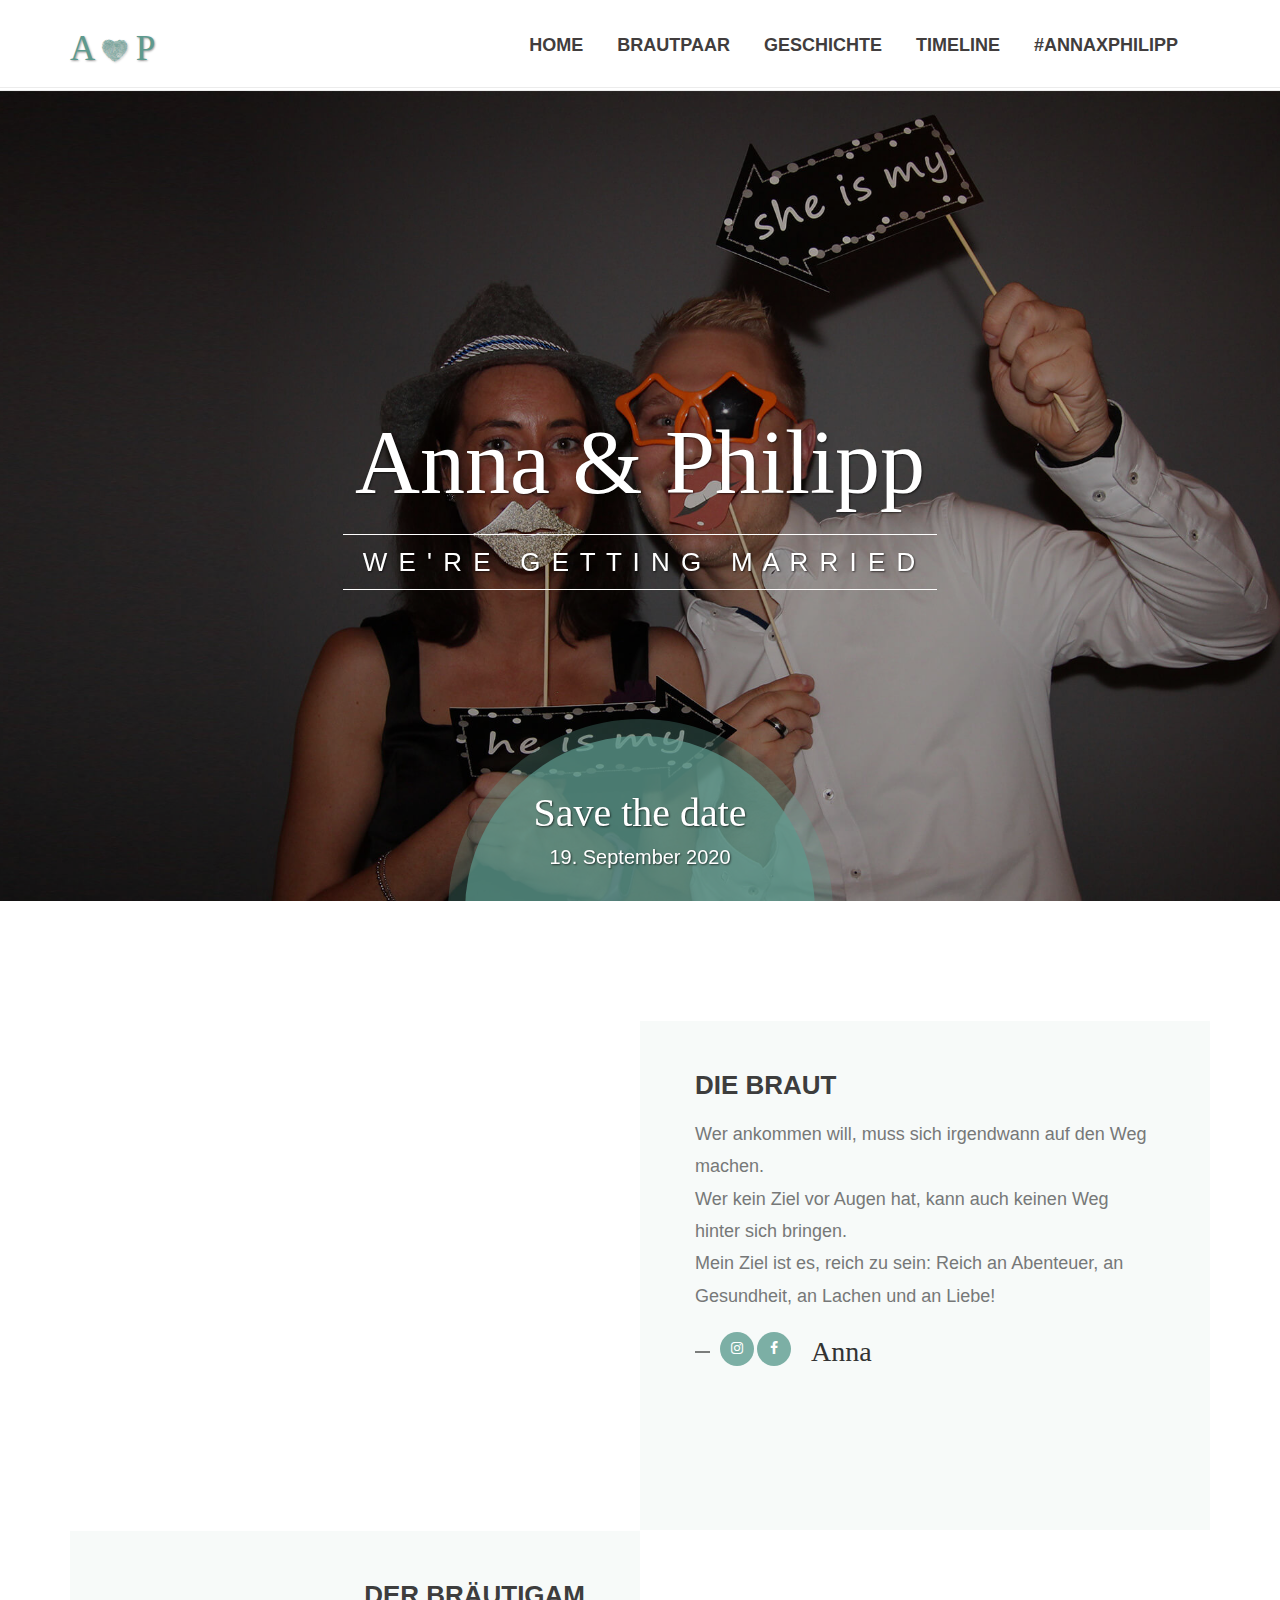
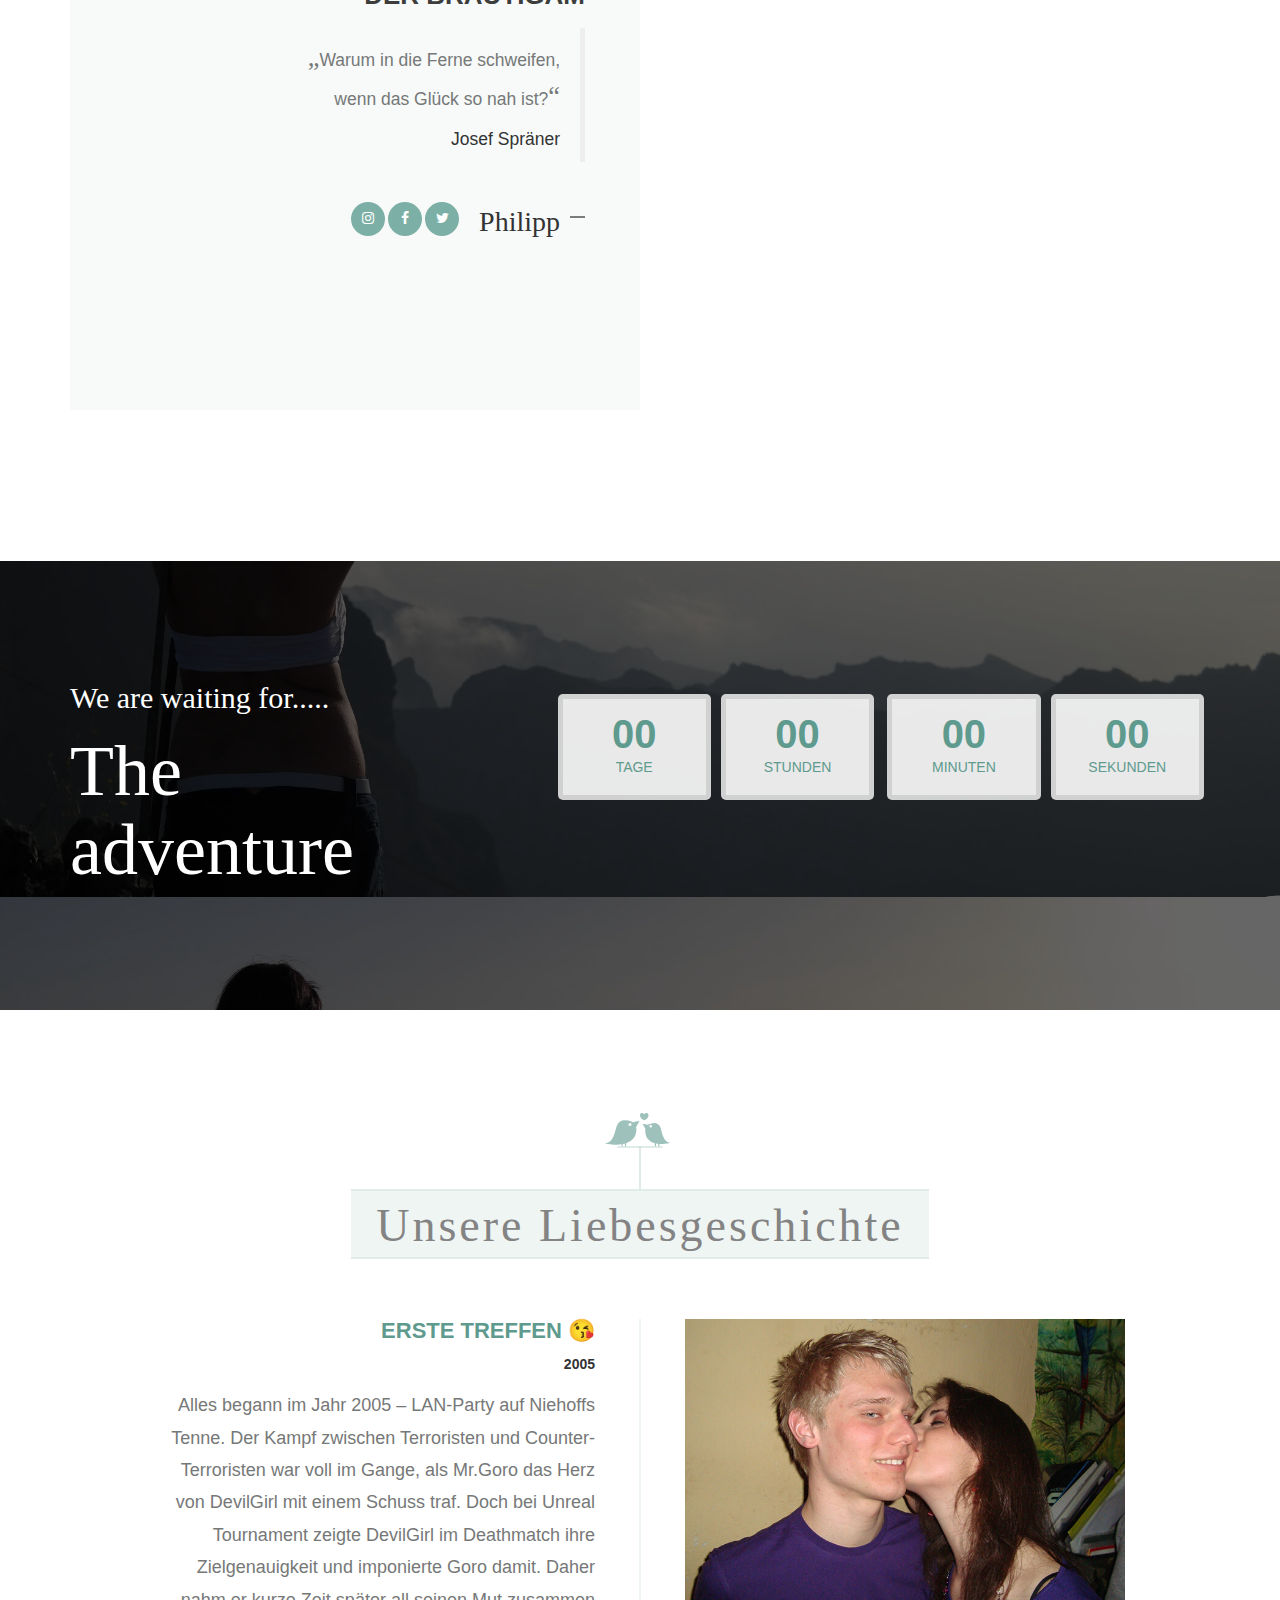
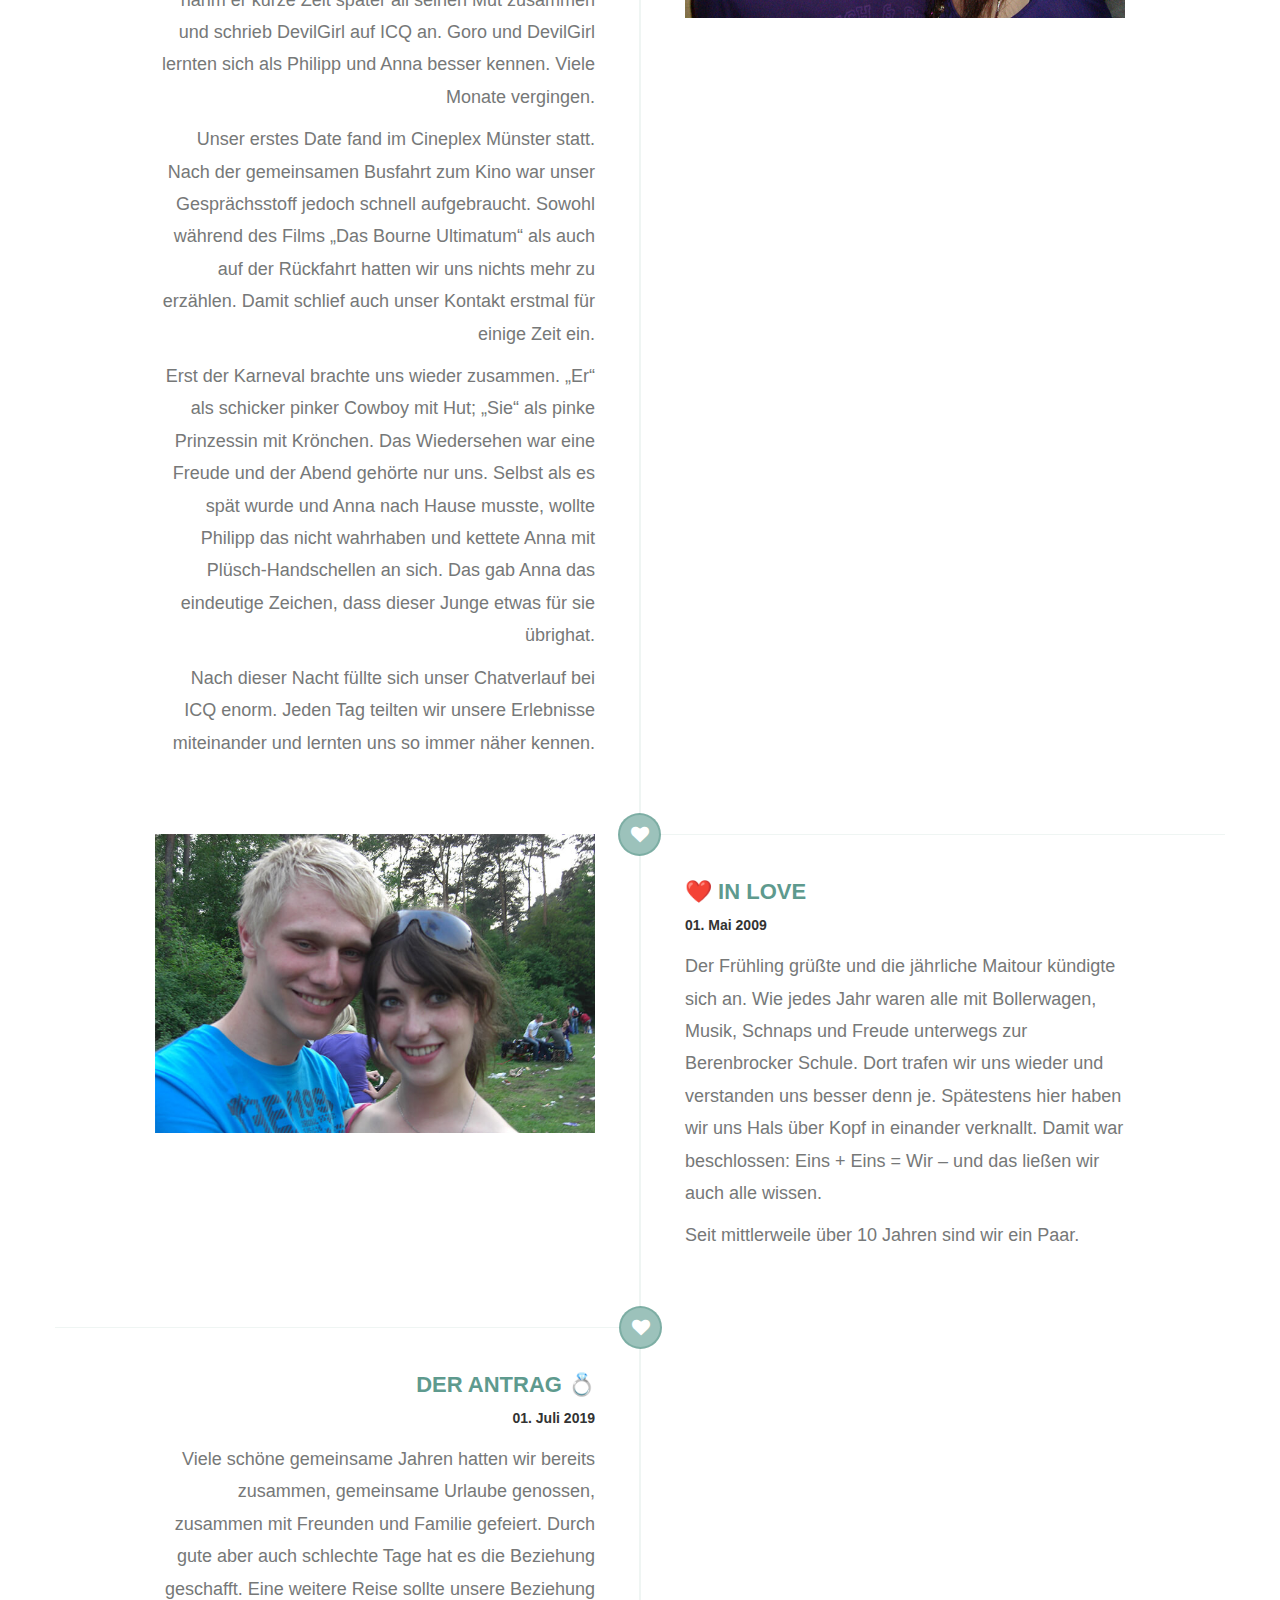
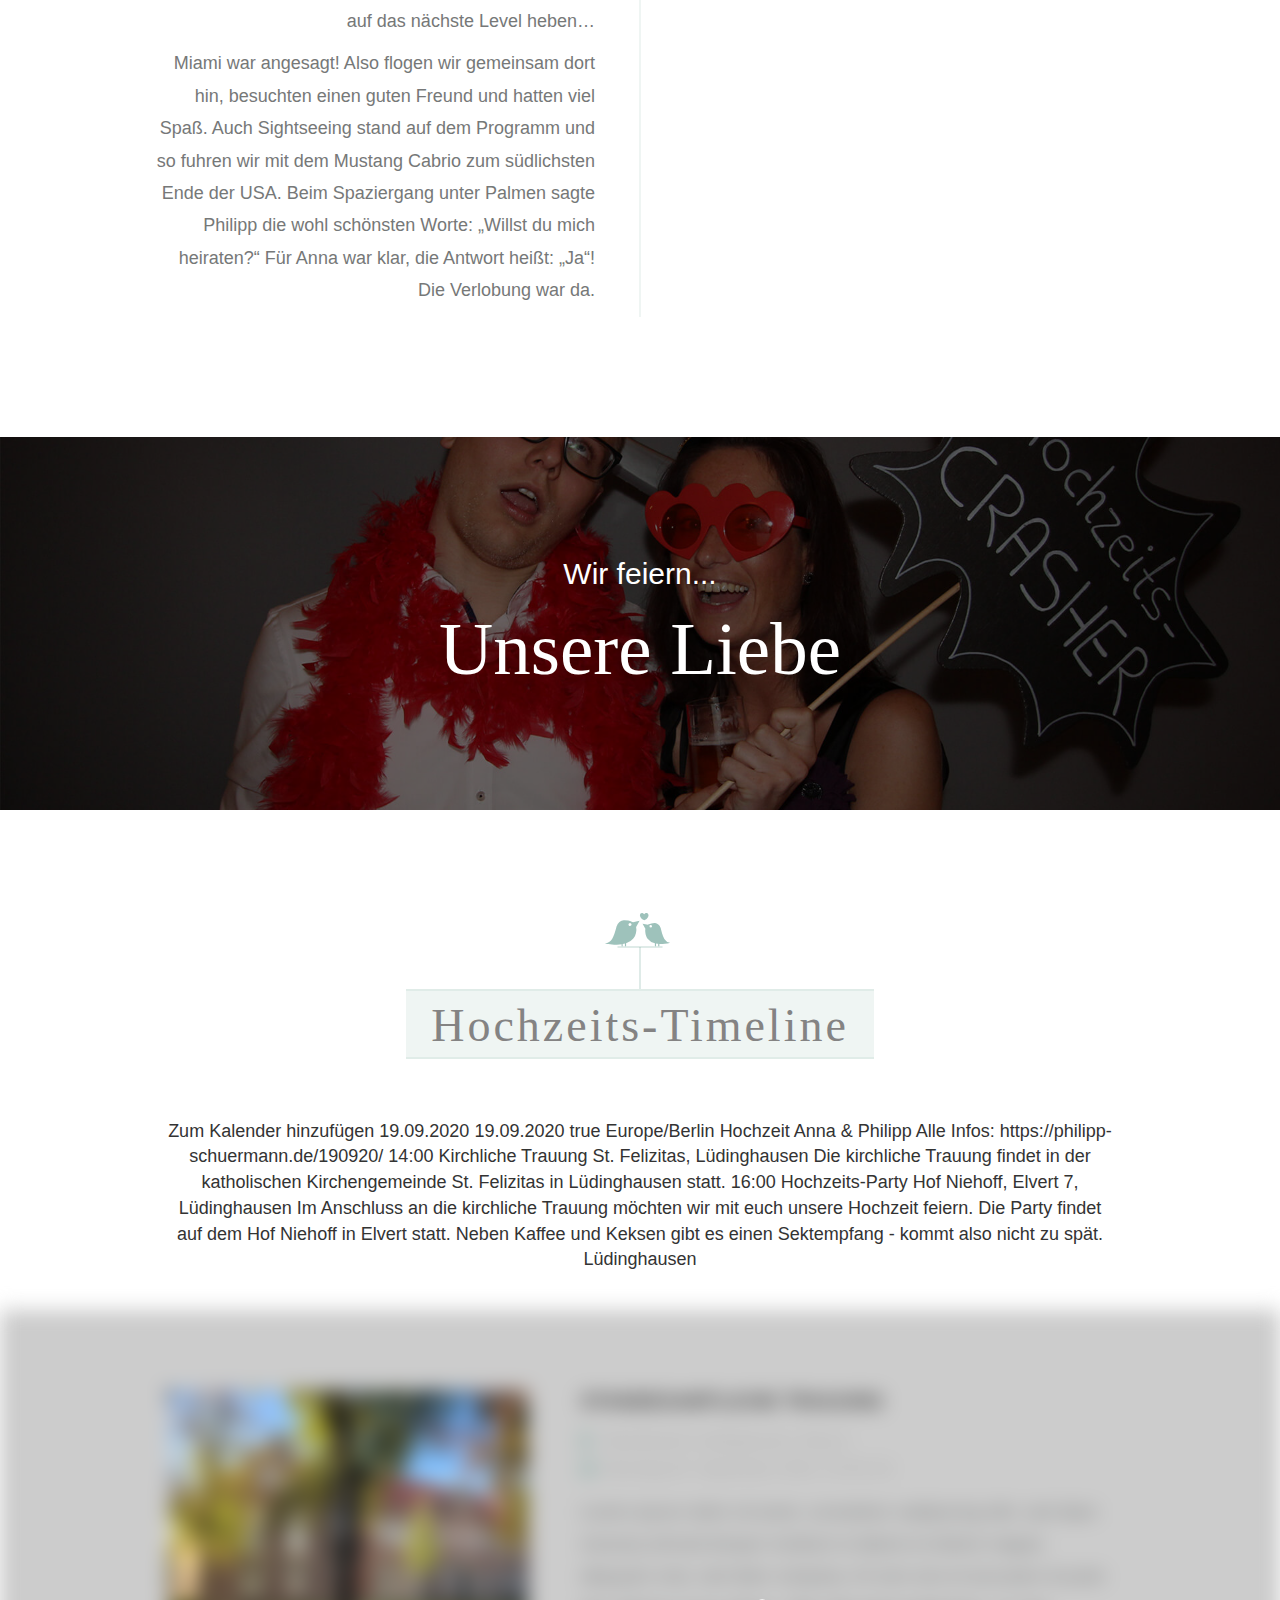
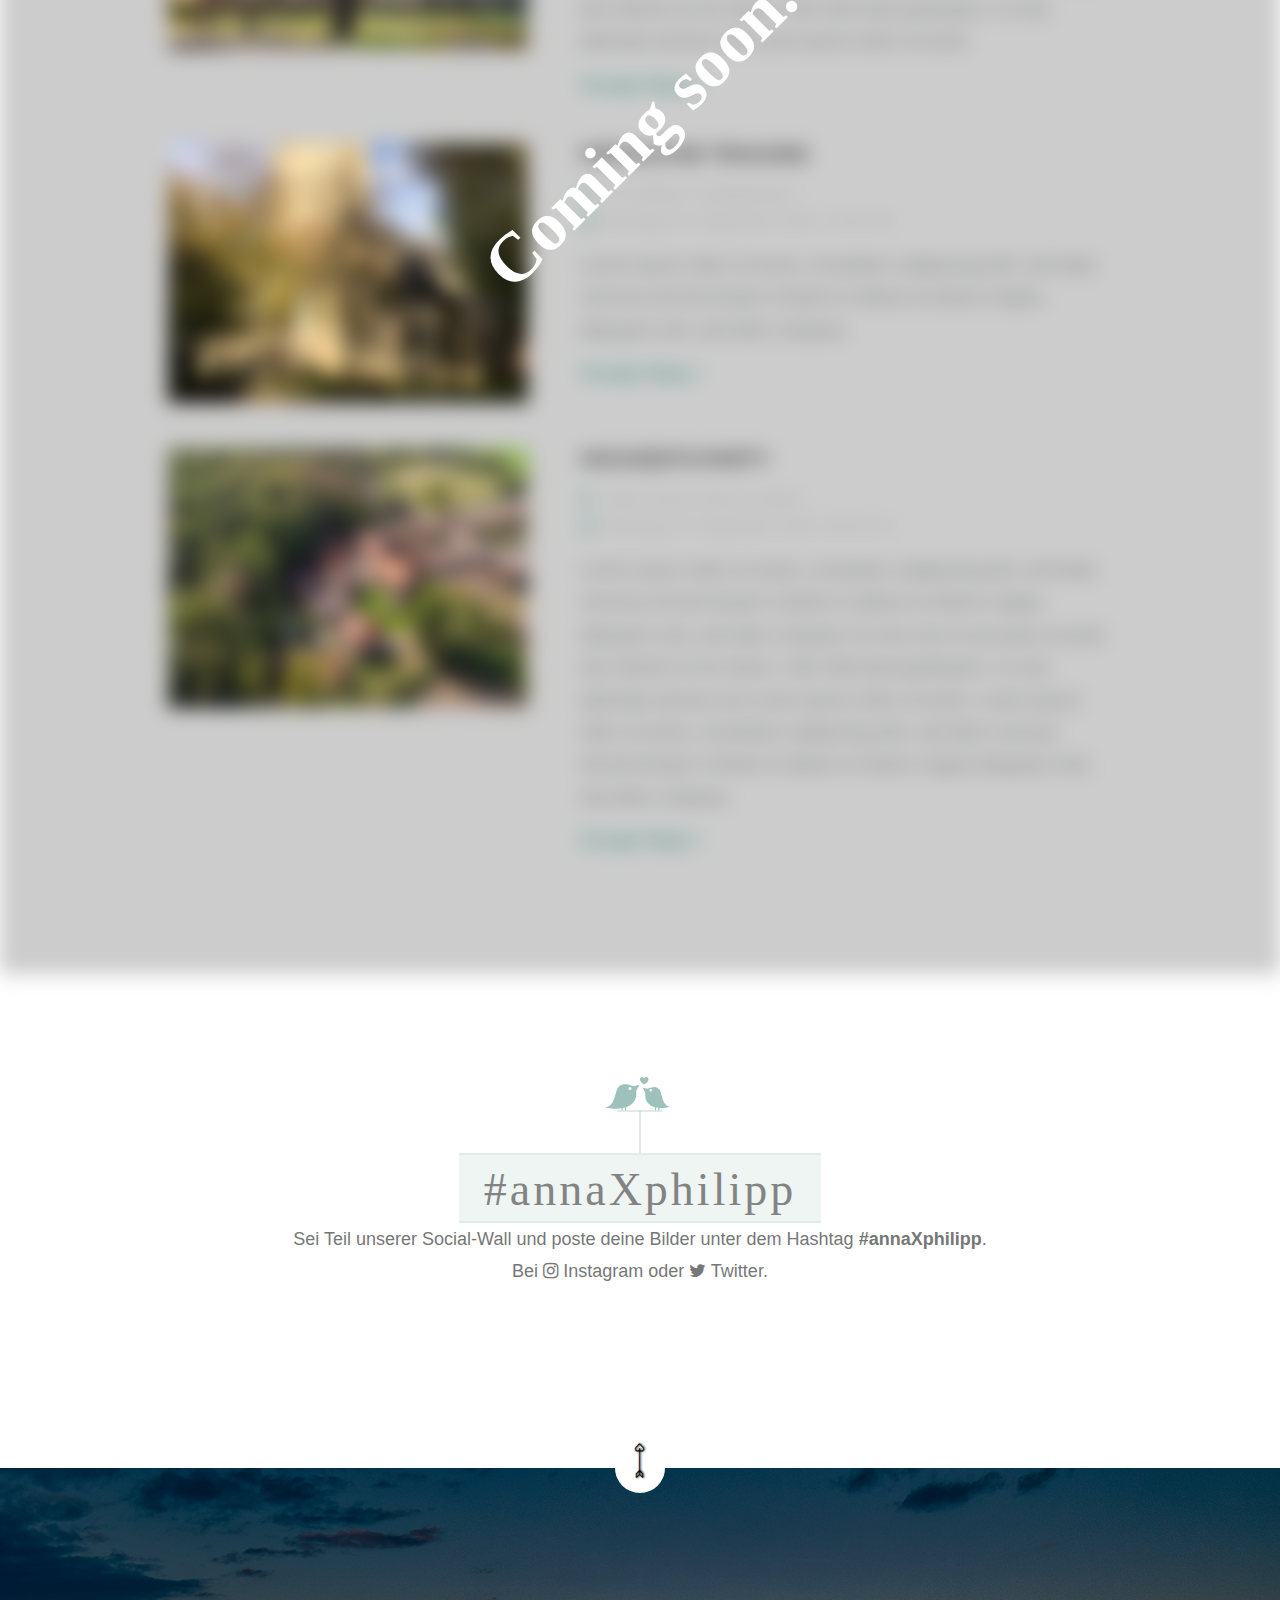
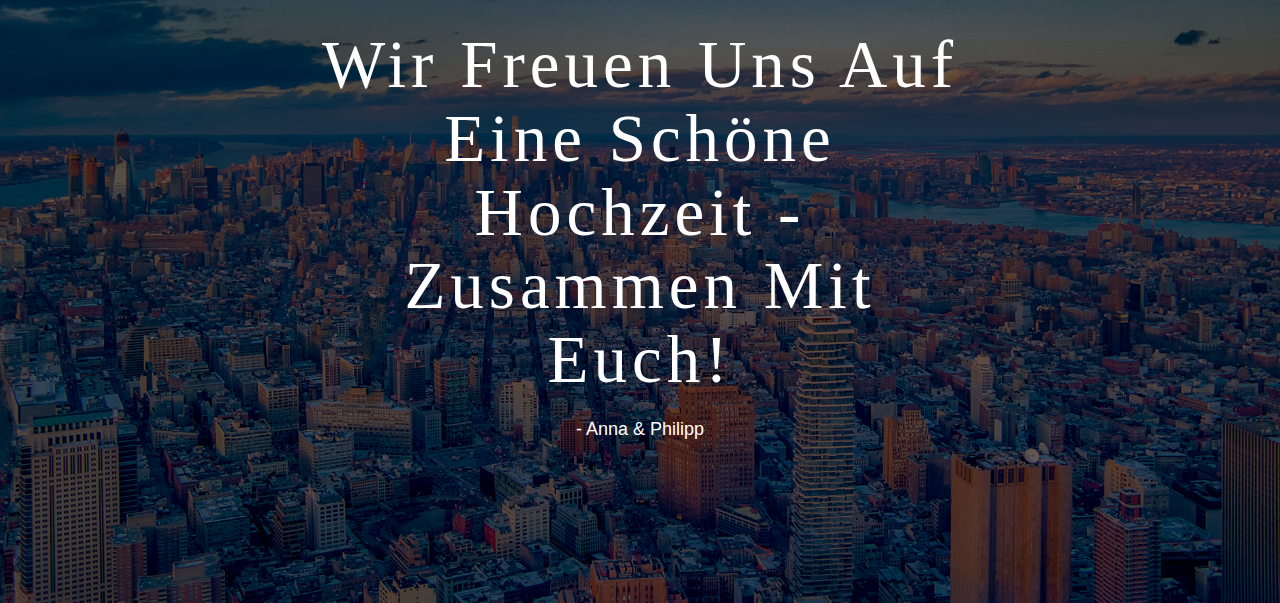
==== 190920/index.html @ b1ddf3bd "#annaXphilipp meta tags" ====
<!DOCTYPE html>
<html lang="de">

<head>
    <!-- Meta Tags -->
    <meta charset="utf-8">
    <meta http-equiv="X-UA-Compatible" content="IE=edge">
    <meta name="viewport" content="width=device-width, initial-scale=1">

    <meta property="og:title" content="Anna ❤️ Philipp 👰 19.09.2020" />
    <meta property="og:type" content="website" />
    <meta property="og:url" content="https://philipp-schuermann.de/190920/" />
    <meta property="og:description" content="Save the Date: Hochzeit Anna & Philipp am 19.09.2020" />
    <meta property="og:image" content="https://philipp-schuermann.de/190920/images/preview.jpg">
    <meta property="og:image:width" content="800" />
    <meta property="og:image:height" content="800" />

    <!-- Page Title -->
    <title> Anna ❤️ Philipp 👰 19.09.2020 </title>

    <!-- Favicon and Touch Icons -->
    <link href="images/favicon/favicon.png" rel="shortcut icon" type="image/png">
    <link href="images/favicon/apple-touch-icon.png" rel="apple-touch-icon">
    <link href="images/favicon/apple-touch-icon-72x72.png" rel="apple-touch-icon" sizes="72x72">
    <link href="images/favicon/apple-touch-icon-114x114.png" rel="apple-touch-icon" sizes="114x114">
    <link href="images/favicon/apple-touch-icon-144x144.png" rel="apple-touch-icon" sizes="144x144">

    <!-- Icon fonts -->
    <link href="css/font-awesome.min.css" rel="stylesheet">
    <link href="css/flaticon.css" rel="stylesheet">

    <!-- Bootstrap core CSS -->
    <link href="css/bootstrap.min.css" rel="stylesheet">

    <!-- Plugins for this template -->
    <link href="css/animate.css" rel="stylesheet">
    <link href="css/owl.carousel.css" rel="stylesheet">
    <link href="css/owl.theme.css" rel="stylesheet">
    <link href="css/slick.css" rel="stylesheet">
    <link href="css/slick-theme.css" rel="stylesheet">
    <link href="css/owl.transitions.css" rel="stylesheet">
    <link href="css/jquery.fancybox.css" rel="stylesheet">
    <link href="css/magnific-popup.css" rel="stylesheet">

    <!-- Custom styles for this template -->
    <link href="css/style.css" rel="stylesheet">

    <!-- HTML5 shim and Respond.js for IE8 support of HTML5 elements and media queries -->
    <!--[if lt IE 9]>
    <script src="https://oss.maxcdn.com/html5shiv/3.7.3/html5shiv.min.js"></script>
    <script src="https://oss.maxcdn.com/respond/1.4.2/respond.min.js"></script>
    <![endif]-->

</head>

<body id="home">

    <!-- start page-wrapper -->
    <div class="page-wrapper">

        <!-- start preloader -->
        <div class="preloader">
            <div class="inner">
                <span class="icon"><i class="fi flaticon-two"></i></span>
            </div>
        </div>
        <!-- end preloader -->

        <!-- Start header -->
        <header id="header" class="site-header header-style-2">
            <nav class="navigation navbar navbar-default">
                <div class="container">
                    <div class="navbar-header">
                        <button type="button" class="open-btn">
                            <span class="sr-only">Toggle navigation</span>
                            <span class="icon-bar"></span>
                            <span class="icon-bar"></span>
                            <span class="icon-bar"></span>
                        </button>
                        <div class="couple-logo">
                            <h1><a href="#home">A <i class="fi flaticon-shape-1"></i> P</a></h1>
                        </div>
                    </div>
                    <div id="navbar" class="navbar-collapse collapse navbar-right navigation-holder">
                        <button class="close-navbar"><i class="fa fa-close"></i></button>
                        <ul class="nav navbar-nav">
                            <li><a href="#home">Home</a></li>
                            <li><a href="#couple">Brautpaar</a></li>
                            <li><a href="#story">Geschichte</a></li>
                            <li><a href="#events">Timeline</a></li>
                            <li><a href="#wall">#annaXphilipp</a></li>
                        </ul>
                    </div>
                    <!-- end of nav-collapse -->
                </div>
                <!-- end of container -->
            </nav>
        </header>
        <!-- end of header -->


        <!-- start of hero -->
        <section class="hero">
            <div class="static-hero"></div>

            <div id="spirit-header" class="spirit-header">
                <canvas id="spirit-canvas"></canvas>
            </div>

            <div class="wedding-announcement">
                <div class="couple-name-merried-text">
                    <h2 class="wow slideInUp" data-wow-duration="1s">Anna &amp; Philipp</h2>
                    <div class="married-text wow fadeIn" data-wow-delay="1s">
                        <h4 class="">
                            <span class=" wow fadeInUp" data-wow-delay="1.05s">W</span>
                            <span class=" wow fadeInUp" data-wow-delay="1.10s">e</span>
                            <span class=" wow fadeInUp" data-wow-delay="1.15s">'</span>
                            <span class=" wow fadeInUp" data-wow-delay="1.20s">r</span>
                            <span class=" wow fadeInUp" data-wow-delay="1.25s">e</span>
                            <span>&nbsp;</span>
                            <span class=" wow fadeInUp" data-wow-delay="1.30s">g</span>
                            <span class=" wow fadeInUp" data-wow-delay="1.35s">e</span>
                            <span class=" wow fadeInUp" data-wow-delay="1.40s">t</span>
                            <span class=" wow fadeInUp" data-wow-delay="1.45s">t</span>
                            <span class=" wow fadeInUp" data-wow-delay="1.50s">i</span>
                            <span class=" wow fadeInUp" data-wow-delay="1.55s">n</span>
                            <span class=" wow fadeInUp" data-wow-delay="1.60s">g</span>
                            <span>&nbsp;</span>
                            <span class=" wow fadeInUp" data-wow-delay="1.65s">m</span>
                            <span class=" wow fadeInUp" data-wow-delay="1.70s">a</span>
                            <span class=" wow fadeInUp" data-wow-delay="1.75s">r</span>
                            <span class=" wow fadeInUp" data-wow-delay="1.80s">r</span>
                            <span class=" wow fadeInUp" data-wow-delay="1.85s">i</span>
                            <span class=" wow fadeInUp" data-wow-delay="1.90s">e</span>
                            <span class=" wow fadeInUp" data-wow-delay="1.95s">d</span>

                        </h4>
                    </div>
                    <!-- <i class="fa fa-heart"></i> -->
                </div>

                <div class="save-the-date">
                    <h4>Save the date</h4>
                    <span class="date">19. September 2020</span>
                </div>
            </div>
        </section>
        <!-- end of hero slider -->


        <!-- start wedding-couple-section -->
        <section class="wedding-couple-section section-padding" id="couple">
            <div class="container">
                <div class="row">
                    <div class="col col-xs-12">
                        <div class="gb groom">
                            <div class="img-holder wow fadeInLeftSlow">
                                <img src="images/couple/img-1.jpg" alt>
                            </div>
                            <div class="details">
                                <div class="details-inner">
                                    <h3>Die Braut</h3>
                                    <p>Wer ankommen will, muss sich irgendwann auf den Weg machen.<br />Wer kein Ziel vor Augen hat, kann auch keinen Weg hinter sich bringen.<br />Mein Ziel ist es, reich zu sein: Reich an Abenteuer, an Gesundheit, an Lachen und an Liebe!</p>
                                    <span class="signature">
                                        <ul class="social-links">
                                            <li><a href="https://www.instagram.com/anna.niehoff"><i class="fa fa-instagram"></i></a></li>
                                            <li><a href="https://www.facebook.com/anna.niehoff"><i class="fa fa-facebook"></i></a></li>
                                            <li class="signature-text">Anna</li>
                                        </ul>
                                    </span>
                                    <div class="spotify">
                                        <iframe src="https://open.spotify.com/embed/track/7bEur55OT1sUsK5iYtT7js" width="100%" height="80" frameborder="0" allowtransparency="true" allow="encrypted-media"></iframe>
                                    </div>
                                </div>
                            </div>
                        </div>
                        <div class="gb bride">
                            <div class="details">
                                <div class="details-inner">
                                    <h3>Der Bräutigam</h3>
                                    <figure>
                                        <blockquote><p>Warum in die Ferne schweifen,<br />wenn das Glück so nah ist?</p><figcaption>Josef Spräner</figcaption></blockquote>
                                    </figure>
                                    <span class="signature">
                                        <ul class="social-links">
                                            <li><a href="https://www.instagram.com/mrgoro"><i class="fa fa-instagram"></i></a></li>
                                            <li><a href="https://www.facebook.com/schuermann.philipp"><i class="fa fa-facebook"></i></a></li>
                                            <li><a href="https://twitter.com/MrGoro"><i class="fa fa-twitter"></i></a></li>
                                            <li class="signature-text">Philipp</li>
                                        </ul>
                                    </span>
                                    <div class="spotify">
                                        <!-- Apple Music
                                        <iframe allow="autoplay *; encrypted-media *;" frameborder="0" height="150" style="width:100%;max-width:660px;overflow:hidden;background:transparent;" sandbox="allow-forms allow-popups allow-same-origin allow-scripts allow-storage-access-by-user-activation allow-top-navigation-by-user-activation" src="https://embed.music.apple.com/de/album/schenk-mir-dein-herz/715896770?i=715899109&app=music"></iframe>
                                        Apple Music (end) -->
                                        <iframe src="https://open.spotify.com/embed/track/4slvkuyNSkOg8M80v8Jndp" width="100%" height="80" frameborder="0" allowtransparency="true" allow="encrypted-media"></iframe>
                                    </div>
                                </div>
                            </div>
                            <div class="img-holder wow fadeInRightSlow">
                                <img src="images/couple/img-2.jpg" alt>
                            </div>
                        </div>
                    </div>
                </div>
                <!-- end row -->
            </div>
            <!-- end container -->
        </section>
        <!-- end wedding-couple-section -->


        <!-- start count-down-section -->
        <section class="count-down-section section-padding parallax" data-bg-image="images/countdown-bg.jpg" data-speed="7">
            <div class="container">
                <div class="row">
                    <div class="col col-md-4">
                        <h2><span>We are waiting for.....</span> The adventure</h2>
                    </div>
                    <div class="col col-md-7 col-md-offset-1">
                        <div class="count-down-clock">
                            <div id="clock">

                            </div>
                        </div>
                    </div>
                </div>
                <!-- end row -->
            </div>
            <!-- end container -->
        </section>
        <!-- end count-down-section -->


        <!-- start story-section -->
        <section class="story-section section-padding" id="story">
            <div class="container">
                <div class="row">
                    <div class="col col-xs-12">
                        <div class="section-title">
                            <div class="vertical-line"><span><i class="fi flaticon-two"></i></span></div>
                            <h2>Unsere Liebesgeschichte</h2>
                        </div>
                    </div>
                </div>
                <!-- end section-title -->

                <div class="row">
                    <div class="col col-xs-12">
                        <div class="story-timeline">
                            <div class="row">
                                <div class="col col-md-6">
                                    <div class="story-text right-align-text">
                                        <h3>Erste Treffen 😘</h3>
                                        <span class="date">2005</span>
                                        <p>Alles begann im Jahr 2005 – LAN-Party auf Niehoffs Tenne. Der Kampf zwischen Terroristen und Counter-Terroristen war voll im Gange, als Mr.Goro das Herz von DevilGirl mit einem Schuss traf. Doch bei Unreal Tournament zeigte DevilGirl im Deathmatch ihre Zielgenauigkeit und imponierte Goro damit. Daher nahm er kurze Zeit später all seinen Mut zusammen und schrieb DevilGirl auf ICQ an. Goro und DevilGirl lernten sich als Philipp und Anna besser kennen. Viele Monate vergingen. </p>
                                        
                                        <p>Unser erstes Date fand im Cineplex Münster statt. Nach der gemeinsamen Busfahrt zum Kino war unser Gesprächsstoff jedoch schnell aufgebraucht. Sowohl während des Films „Das Bourne Ultimatum“ als auch auf der Rückfahrt hatten wir uns nichts mehr zu erzählen. Damit schlief auch unser Kontakt erstmal für einige Zeit ein.</p>
                                        
                                        <p>Erst der Karneval brachte uns wieder zusammen. „Er“ als schicker pinker Cowboy mit Hut; „Sie“ als pinke Prinzessin mit Krönchen. Das Wiedersehen war eine Freude und der Abend gehörte nur uns. Selbst als es spät wurde und Anna nach Hause musste, wollte Philipp das nicht wahrhaben und kettete Anna mit Plüsch-Handschellen an sich. Das gab Anna das eindeutige Zeichen, dass dieser Junge etwas für sie übrighat.</p>
                                        
                                        <p>Nach dieser Nacht füllte sich unser Chatverlauf bei ICQ enorm. Jeden Tag teilten wir unsere Erlebnisse miteinander und lernten uns so immer näher kennen.</p>
                                    </div>
                                </div>
                                <div class="col col-md-6">
                                    <div class="img-holder">
                                        <img src="images/story/first-dates-1.jpg" alt class="img img-responsive">
                                    </div>
                                </div>
                            </div>
                            <div class="row">
                                <div class="col col-md-6">
                                    <div class="img-holder right-align-text story-slider">
                                        <img src="images/story/in-love-1.jpg" alt class="img img-responsive">
                                        <img src="images/story/in-love-2.jpg" alt class="img img-responsive">
                                    </div>
                                </div>
                                <div class="col col-md-6 text-holder">
                                    <span class="heart">
                                        <i class="fa fa-heart"></i>
                                    </span>
                                    <div class="story-text">
                                        <h3>❤️ In Love️</h3>
                                        <span class="date">01. Mai 2009</span>
                                        <p>Der Frühling grüßte und die jährliche Maitour kündigte sich an. Wie jedes Jahr waren alle mit Bollerwagen, Musik, Schnaps und Freude unterwegs zur Berenbrocker Schule. Dort trafen wir uns wieder und verstanden uns besser denn je. Spätestens hier haben wir uns Hals über Kopf in einander verknallt. Damit war beschlossen: Eins + Eins = Wir – und das ließen wir auch alle wissen.</p>
                                        
                                        <p>Seit mittlerweile über 10 Jahren sind wir ein Paar.</p>
                                    </div>
                                </div>
                            </div>
                            <div class="row">
                                <div class="col col-md-6 text-holder right-heart">
                                    <span class="heart">
                                        <i class="fa fa-heart"></i>
                                    </span>
                                    <div class="story-text right-align-text">
                                        <h3>Der Antrag 💍</h3>
                                        <span class="date">01. Juli 2019</span>
                                        <p>Viele schöne gemeinsame Jahren hatten wir bereits zusammen, gemeinsame Urlaube genossen, zusammen mit Freunden und Familie gefeiert. Durch gute aber auch schlechte Tage hat es die Beziehung geschafft. Eine weitere Reise sollte unsere Beziehung auf das nächste Level heben…</p>
                                        
                                        <p>Miami war angesagt! Also flogen wir gemeinsam dort hin, besuchten einen guten Freund und hatten viel Spaß. Auch Sightseeing stand auf dem Programm und so fuhren wir mit dem Mustang Cabrio zum südlichsten Ende der USA. Beim Spaziergang unter Palmen sagte Philipp die wohl schönsten Worte: „Willst du mich heiraten?“ Für Anna war klar, die Antwort heißt: „Ja“! Die Verlobung war da.</p>
                                    </div>
                                </div>
                                <div class="col col-md-6">
                                    <div class="img-holder right-align-text story-slider">
                                        <img src="images/story/engagement.gif" alt class="img img-responsive">
                                        <img src="images/story/engagement-1.jpg" alt class="img img-responsive">
                                        <img src="images/story/engagement-2.jpg" alt class="img img-responsive">
                                        <img src="images/story/engagement-3.jpg" alt class="img img-responsive">
                                    </div>
                                </div>
                            </div>
                        </div>
                    </div>
                </div>
                <!-- end row -->
            </div>
            <!-- end container -->
        </section>
        <!-- end story-section -->


        <!-- start cta -->
        <section class="cta section-padding parallax" data-bg-image="images/cta-bg.jpg" data-speed="7">
            <div class="container">
                <div class="row">
                    <div class="col col-xs-12">
                        <h2><span>Wir feiern...</span> Unsere Liebe</h2>
                    </div>
                </div>
                <!-- end row -->
            </div>
            <!-- end container -->
        </section>
        <!-- end cta -->


        <!-- start events-section -->
        <section class="events-section section-padding" id="events">
            <div class="container">
                <div class="row">
                    <div class="col col-xs-12">
                        <div class="section-title">
                            <div class="vertical-line"><span><i class="fi flaticon-two"></i></span></div>
                            <h2>Hochzeits-Timeline</h2>
                        </div>
                    </div>
                </div>
                <!-- end section-title -->
                <div class="row">
                    <div class="col col-lg-10 col-lg-offset-1 ">
                        <div class="center">
                            <div title="Zum Kalender hinzufügen" class="addeventatc">
                                Zum Kalender hinzufügen
                                <span class="start">19.09.2020</span>
                                <span class="end">19.09.2020</span>
                                <span class="all_day_event">true</span>
                                <span class="timezone">Europe/Berlin</span>
                                <span class="title">Hochzeit Anna & Philipp</span>
                                <span class="description">
                                        Alle Infos: https://philipp-schuermann.de/190920/

                                        14:00 Kirchliche Trauung
                                        St. Felizitas, Lüdinghausen
                                        
                                        Die kirchliche Trauung findet in der katholischen Kirchengemeinde St. Felizitas in Lüdinghausen statt.
                                        
                                        16:00 Hochzeits-Party
                                        Hof Niehoff, Elvert 7, Lüdinghausen
                                        
                                        Im Anschluss an die kirchliche Trauung möchten wir mit euch unsere Hochzeit feiern. Die Party findet auf dem Hof Niehoff in Elvert statt. Neben Kaffee und Keksen gibt es einen Sektempfang - kommt also nicht zu spät.
                                </span>
                                <span class="location">Lüdinghausen</span>
                            </div>
                        </div>
                    </div>
                </div>
            </div>
        </section>

        <!-- start events-section blur -->
        <div class="overlay ">
            <h1>Coming soon.</h1>
        </div>
        <section class="events-section section-padding blur " id="events-blur">
            <div class="container ">
                <div class="row ">
                    <div class="col col-lg-10 col-lg-offset-1 ">
                        <div class="event">
                            <div class="img-holder ">
                                <img src="images/events/event-1.jpg " alt class="img img-responsive ">
                            </div>
                            <div class="details ">
                                <h3>Standesamtliche Trauung</h3>
                                <ul>
                                    <li><i class="fa fa-map-marker "></i> Standesamt Lüdinghausen, Borg 2 </li>
                                    <li><i class="fa fa-clock-o "></i> Samstag 05. September 2020, 14:30 Uhr </li>
                                </ul>
                                <p>
                                    Lorem ipsum dolor sit amet, consetetur sadipscing elitr, sed diam nonumy eirmod tempor invidunt ut labore et dolore magna aliquyam erat, sed diam voluptua. At vero eos et accusam et justo duo dolores et ea rebum. Stet clita kasd gubergren, no sea takimata
                                    sanctus est Lorem ipsum dolor sit amet.
                                </p>
                                <a class="see-location-btn popup-gmaps " href="https://www.google.com/maps/embed?pb=!1m14!1m8!1m3!1d9875.764167851612!2d7.442091!3d51.770685!3m2!1i1024!2i768!4f13.1!3m3!1m2!1s0x0%3A0x6278a024fe5591e2!2sStandesamt%20L%C3%BCdinghausen!5e0!3m2!1sde!2sde!4v1572173509080!5m2!1sde!2sde ">
                                    Google Maps <i class="fa fa-angle-right "></i>
                                </a>
                            </div>
                        </div>
                        <div class="event ">
                            <div class="img-holder ">
                                <img src="images/events/event-2.jpg " alt class="img img-responsive ">
                            </div>
                            <div class="details ">
                                <h3>Kirchliche Trauung</h3>
                                <ul>
                                    <li><i class="fa fa-map-marker "></i> St. Felizitas, Lüdinghausen </li>
                                    <li><i class="fa fa-clock-o "></i> Samstag 19. September 2020, 14:00 Uhr </li>
                                </ul>
                                <p>
                                    Lorem ipsum dolor sit amet, consetetur sadipscing elitr, sed diam nonumy eirmod tempor invidunt ut labore et dolore magna aliquyam erat, sed diam voluptua.
                                </p>
                                <a class="see-location-btn popup-gmaps " href="https://www.google.com/maps/embed?pb=!1m14!1m8!1m3!1d9875.900658376797!2d7.4446787!3d51.7700612!3m2!1i1024!2i768!4f13.1!3m3!1m2!1s0x0%3A0x549665229efc0076!2sKatholische%20Kirchengemeinde%20St.%20Felizitas!5e0!3m2!1sde!2sde!4v1572173401142!5m2!1sde!2sde ">
                                    Google Maps <i class="fa fa-angle-right "></i>
                                </a>
                            </div>
                        </div>
                        <div class="event ">
                            <div class="img-holder ">
                                <img src="images/events/event-3.jpg " alt class="img img-responsive ">
                            </div>
                            <div class="details ">
                                <h3>Hochzeits-Party</h3>
                                <ul>
                                    <li><i class="fa fa-map-marker "></i> Super Secret Party Location </li>
                                    <li><i class="fa fa-clock-o "></i> Samstag 19. September 2020, 00:00 Uhr </li>
                                </ul>
                                <p>
                                    Lorem ipsum dolor sit amet, consetetur sadipscing elitr, sed diam nonumy eirmod tempor invidunt ut labore et dolore magna aliquyam erat, sed diam voluptua. At vero eos et accusam et justo duo dolores et ea rebum. Stet clita kasd gubergren, no sea takimata
                                    sanctus est Lorem ipsum dolor sit amet. Lorem ipsum dolor sit amet, consetetur sadipscing elitr, sed diam nonumy eirmod tempor invidunt ut labore et dolore magna aliquyam erat, sed diam voluptua.
                                </p>
                                <a class="see-location-btn popup-gmaps " href="http://philipp-schuermann.de">
                                    Google Maps <i class="fa fa-angle-right "></i>
                                </a>
                            </div>
                        </div>
                    </div>
                </div>
                <!-- end row -->
            </div>
            <!-- end container -->
        </section>
        <!-- end events-section -->


        <!-- start gallery-section -->
        <section class="gallery-section section-padding " id="wall">
            <div class="container ">
                <div class="row ">
                    <div class="col col-xs-12 ">
                        <div class="section-title ">
                            <div class="vertical-line "><span><i class="fi flaticon-two "></i></span></div>
                            <h2 class="hashtag ">#annaXphilipp</h2>
                            <p>Sei Teil unserer Social-Wall und poste deine Bilder unter dem Hashtag <strong>#annaXphilipp</strong>.<br /> Bei <i class="fa fa-instagram "></i> Instagram oder <i class="fa fa-twitter "></i> Twitter.</p>
                        </div>
                    </div>
                </div>
                <!-- end section-title -->
                <div class="row ">
                    <div class="col col-xs-12 sortable-gallery ">
                        <script async src="https://walls.io/js/wallsio-widget-1.2.js " data-wallurl="https://walls.io/n6nib?nobackground=1&amp;colorscheme=light&amp;theme=fluid&amp;show_header=0&amp;initial_posts=15&amp;lang=de_DE " data-title="Anna
            &amp; Philipp #annaphilipp190920 " data-width="100% " data-autoheight="1 " data-height="800 " data-lazyload="1 "></script>
                    </div>
                </div>
                <!-- end row -->
            </div>
            <!-- end container -->
        </section>
        <!-- end gallery-section -->


        <!-- start footer -->
        <footer class="site-footer ">
            <div class="back-to-top ">
                <a href="# " class="back-to-top-btn "><span><i class="fi flaticon-cupid "></i></span></a>
            </div>
            <div class="container ">
                <div class="row ">
                    <div class="col col-xs-12 ">
                        <h2>Wir freuen uns auf eine schöne Hochzeit - zusammen mit euch!</h2>
                        <span>- Anna & Philipp</span>
                    </div>
                </div>
                <!-- end row -->
            </div>
            <!-- end container -->
        </footer>
        <!-- end footer -->

    </div>
    <!-- end of page-wrapper -->



    <!-- All JavaScript files
    ================================================== -->
    <script src="js/jquery.min.js "></script>
    <script src="js/bootstrap.min.js "></script>

    <!-- Plugins for this template -->
    <script src="js/jquery-plugin-collection.js "></script>
    <script src="js/spirit.js "></script>

    <!-- Custom script for this template -->
    <script src="js/script.js "></script>

    <!-- AddEvent script -->
    <script type="text/javascript" src="https://addevent.com/libs/atc/1.6.1/atc.min.js" async defer></script>
    <script type="text/javascript">
        window.addeventasync = function() {
            addeventatc.settings({
                yahoo: {
                    show: false,
                },
                mouse: true
            });
        };
    </script>

    <!-- Global site tag (gtag.js) - Google Analytics -->
    <script async src="https://www.googletagmanager.com/gtag/js?id=UA-50190529-1 "></script>
    <script>
        window.dataLayer = window.dataLayer || [];

        function gtag() {
            dataLayer.push(arguments);
        }
        gtag('js', new Date());

        gtag('config', 'UA-50190529-1');
    </script>

</body>

</html>
---- 190920/css/flaticon.css ----
/*
  	Flaticon icon font: Flaticon
  	Creation date: 29/08/2017 08:28
  	*/

@font-face {
  font-family: "Flaticon";
  src: url("../fonts/Flaticon.eot");
  src: url("../fonts/Flaticon.eot?#iefix") format("embedded-opentype"),
       url("../fonts/Flaticon.woff") format("woff"),
       url("../fonts/Flaticon.ttf") format("truetype"),
       url("../fonts/Flaticon.svg#Flaticon") format("svg");
  font-weight: normal;
  font-style: normal;
}

@media screen and (-webkit-min-device-pixel-ratio:0) {
  @font-face {
    font-family: "Flaticon";
    src: url("../fonts/Flaticon.svg#Flaticon") format("svg");
  }
}

[class^="flaticon-"]:before, [class*=" flaticon-"]:before,
[class^="flaticon-"]:after, [class*=" flaticon-"]:after {   
  font-family: Flaticon;
        font-size: 20px;
font-style: normal;
margin-left: 20px;
}

.flaticon-arrows-3:before { content: "\f100"; }
.flaticon-up-arrow-1:before { content: "\f101"; }
.flaticon-arrows-2:before { content: "\f102"; }
.flaticon-arrows-1:before { content: "\f103"; }
.flaticon-arrow-1:before { content: "\f104"; }
.flaticon-arrows:before { content: "\f105"; }
.flaticon-arrow:before { content: "\f106"; }
.flaticon-indian-arrow-with-heart-shape:before { content: "\f107"; }
.flaticon-cupid:before { content: "\f108"; }
.flaticon-heart-direction-up:before { content: "\f109"; }
.flaticon-up-arrow:before { content: "\f10a"; }
.flaticon-shape-1:before { content: "\f10b"; }
.flaticon-two:before { content: "\f10c"; }
.flaticon-shapes-2:before { content: "\f10d"; }
.flaticon-shapes-1:before { content: "\f10e"; }
.flaticon-shapes:before { content: "\f10f"; }
.flaticon-shape:before { content: "\f110"; }
.flaticon-heart-black-shape-for-love:before { content: "\f111"; }
.flaticon-hearts-outline-icon:before { content: "\f112"; }
.flaticon-favorite-heart-button:before { content: "\f113"; }
.flaticon-heart:before { content: "\f114"; }
---- 190920/css/style.css ----
/* Custom */

.hashtag {
    text-transform: none !important;
}

.blur {
    -webkit-filter: blur(10px);
    -moz-filter: blur(10px);
    -o-filter: blur(10px);
    -ms-filter: blur(10px);
    filter: blur(10px);
    z-index: 1;
    background-color: #ccc;
}

.overlay {
    position: relative;
    top: 400px;
    z-index: 5;
    background: none;
    width: 100%;
    text-align: center;
}

.overlay h1 {
    font-family: "Tangerine", Georgia, serif;
    color: white !important;
    transform: rotate(-45deg);
    font-size: 70px;
    font-weight: bold;
}

#events-blur {
    margin-top: -70px;
    padding-top: 80px;
}

#events {
    padding-bottom: 0;
}

.event {
    overflow: auto !important;
}

.center {
    text-align: center;
}

.signature-text {
    margin-left: 20px !important;
}

.spotify {
    margin-top: 20px;
}

blockquote {
    border-right: 5px solid #eee;
    border-left: none;
}

blockquote p:before {
    content: open-quote;
    font: 1.5em/150% Georgia, serif
}

blockquote p:after {
    content: close-quote;
    font: 1.5em/150% Georgia, serif
}

figcaption {
    display: inline;
}

/*------------------------------------------------------------------
[Master Stylesheet]
Theme Name:
Version:        1.0.0
Author:         themexriver
URL:            http://themeforest.net/user/themexriver
-------------------------------------------------------------------*/


/*--------------------------------------------------------------
>>> TABLE OF CONTENTS:
----------------------------------------------------------------
#0.1	Theme Reset Style
#0.2	Global Elements
#0.3	header
#0.4	hero-slider
#0.5	footer
#0.6	wedding-couple-section
#0.7	count-down-section
#0.8	story-section
#0.9	cta
#1.0	events-section
#1.1	inportant-people-section
#1.2	gallery-section
#1.3	rsvp-section
#1.4	getting-there-section
#1.5	gift-registration-section

----------------------------------------------------------------*/


/*---------------------------
	Fonts
----------------------------*/

@import url("https://fonts.googleapis.com/css?family=Dosis:400,600,700|Tangerine:700");

/*--------------------------------------------------------------
#0.1    Theme Reset Style
--------------------------------------------------------------*/

html {
    font-size: 18px;
}

body {
    font-family: "Dosis", sans-serif;
    background-color: #fff;
    font-size: 18px;
    font-size: 1rem;
    -webkit-font-smoothing: antialiased;
    overflow-x: hidden;
}

@media (max-width: 1199px) {
    body {
        font-size: 17px;
        font-style: 0.94444rem;
    }
}

@media (max-width: 991px) {
    body {
        font-size: 16px;
        font-style: 0.88889rem;
    }
}

p {
    color: #767878;
    line-height: 1.8em;
}

h1,
h2,
h3,
h4,
h5,
h6 {
    color: #6e6e6e;
}

ul {
    list-style-type: none;
    padding-left: 0;
    margin: 0;
}

a {
    text-decoration: none;
    -webkit-transition: all 0.2s;
    -moz-transition: all 0.2s;
    -o-transition: all 0.2s;
    -ms-transition: all 0.2s;
    transition: all 0.2s;
}

a:hover,
a:focus {
    text-decoration: none;
}


/*--------------------------------------------------------------
#0.2    Global Elements
--------------------------------------------------------------*/

.page-wrapper {
    position: relative;
    overflow: hidden;
}

.wow {
    visibility: hidden;
}

.fi:before {
    margin: 0;
}

.section-padding {
    padding: 120px 0;
}

@media (max-width: 1199px) {
    .section-padding {
        padding: 100px 0;
    }
}

@media (max-width: 991px) {
    .section-padding {
        padding: 80px 0;
    }
}


/** for popup image ***/

.mfp-wrap {
    background-color: rgba(0, 0, 0, 0.9);
    z-index: 99999;
}

.mfp-with-zoom .mfp-container,
.mfp-with-zoom.mfp-bg {
    opacity: 0;
    -webkit-backface-visibility: hidden;
    -webkit-transition: all 0.3s ease-out;
    -moz-transition: all 0.3s ease-out;
    -o-transition: all 0.3s ease-out;
    transition: all 0.3s ease-out;
}

.mfp-with-zoom.mfp-ready .mfp-container {
    opacity: 1;
}

.mfp-with-zoom.mfp-ready.mfp-bg {
    opacity: 0.8;
}

.mfp-with-zoom.mfp-removing .mfp-container,
.mfp-with-zoom.mfp-removing.mfp-bg {
    opacity: 0;
}

.mfp-iframe-holder {
    background: #1a1a1a;
    width: 100%;
    height: 100%;
    position: fixed;
    left: 0;
    top: 0;
}


/*** for fancybox video ***/

.fancybox-overlay {
    background: rgba(0, 0, 0, 0.9);
    z-index: 9999 !important;
}

.fancybox-wrap {
    z-index: 99999 !important;
}


/*** validate rsvp form ***/

.validate-rsvp-form .success-error-message {
    margin: 15px 0 0;
}

.validate-rsvp-form label.error {
    color: red;
    margin: 5px 0 0 0;
}

.validate-rsvp-form #loader {
    display: none;
}

.validate-rsvp-form #loader i {
    font-size: 20px;
    color: #fff;
}

.validate-rsvp-form #success,
.validate-rsvp-form #error {
    width: 100%;
    color: #fff;
    padding: 5px 10px;
    font-size: 16px;
    text-align: center;
    display: none;
}

@media (max-width: 767px) {
    .validate-rsvp-form #success,
    .validate-rsvp-form #error {
        font-size: 15px;
    }
}

.validate-rsvp-form #success {
    background-color: green;
    margin-bottom: 5px;
}

.validate-rsvp-form #error {
    background-color: red;
}


/*** music box ***/

.music-box {
    position: fixed;
    width: 300px;
    height: 160px;
    z-index: 120;
    bottom: 30px;
    right: 30px;
}

@media (max-width: 991px) {
    .music-box {
        width: 250px;
        height: 120px;
        right: auto;
        left: 30px;
    }
}

.music-box .music-holder {
    width: 100%;
    height: 100%;
    position: absolute;
    right: 0;
    top: -30px;
    visibility: hidden;
    opacity: 0;
    -webkit-transition: all 0.5s ease-out;
    -o-transition: all 0.5s ease-out;
    transition: all 0.5s ease-out;
}

.music-box .music-holder iframe {
    width: 100%;
    height: 100%;
}

.music-box button {
    background: rgba(0, 0, 0, 0.1);
    width: 40px;
    height: 40px;
    line-height: 37px;
    font-size: 18px;
    font-size: 1rem;
    color: #5e9a8e;
    border: 1px solid #e6e6e6;
    outline: 0;
    padding: 0;
    margin: 0;
    position: absolute;
    right: 0;
    bottom: 0;
    -webkit-border-radius: 50%;
    -moz-border-radius: 50%;
    -o-border-radius: 50%;
    -ms-border-radius: 50%;
    border-radius: 50%;
}

@media (max-width: 991px) {
    .music-box button {
        right: auto;
        left: 0;
    }
}

.music-box .toggle-music-box {
    top: -50px;
    visibility: visible;
    opacity: 1;
}


/*** scrollbar style for chrome ***/

::-webkit-scrollbar {
    width: 10px;
}

::-webkit-scrollbar-track {
    background-color: #ccc;
}

::-webkit-scrollbar-thumb {
    background-color: #5e9a8e;
    -webkit-border-radius: 5px;
    -moz-border-radius: 5px;
    -o-border-radius: 5px;
    -ms-border-radius: 5px;
    border-radius: 5px;
}


/*** spirit-header ***/

.spirit-header {
    position: relative;
    z-index: 100;
}

.ripple,
.particleground,
.video-player,
.surface-shader {
    width: 100%;
    height: 100%;
    position: absolute;
    left: 0;
    top: 0;
    z-index: 100;
}

.video-player:before {
    content: "";
    background-color: rgba(94, 154, 142, 0.5);
    width: 100%;
    height: 100%;
    position: absolute;
    left: 0;
    top: 0;
    z-index: 100;
}

.section-title,
.section-title-white {
    text-align: center;
    margin-bottom: 60px;
    position: relative;
}

@media (max-width: 767px) {
    .section-title,
    .section-title-white {
        margin-bottom: 50px;
    }
}

.section-title .vertical-line,
.section-title-white .vertical-line {
    width: 18px;
    height: 42px;
    top: 0;
}

@media (max-width: 991px) {
    .section-title .vertical-line,
    .section-title-white .vertical-line {
        height: 35px;
    }
}

.section-title .vertical-line,
.section-title-white .vertical-line,
.section-title .vertical-line span,
.section-title-white .vertical-line span {
    position: absolute;
    left: 50%;
    -webkit-transform: translateX(-50%);
    -moz-transform: translateX(-50%);
    -o-transform: translateX(-50%);
    -ms-transform: translateX(-50%);
    transform: translateX(-50%);
}

.section-title .vertical-line span,
.section-title-white .vertical-line span {
    background: rgba(94, 154, 142, 0.2);
    width: 2px;
    height: 42px;
    top: 17px;
}

@media (max-width: 991px) {
    .section-title .vertical-line span,
    .section-title-white .vertical-line span {
        height: 35px;
    }
}

@media (max-width: 767px) {
    .section-title .vertical-line span,
    .section-title-white .vertical-line span {
        height: 30px;
        top: 15px;
    }
}

.section-title .vertical-line span i,
.section-title-white .vertical-line span i {
    position: absolute;
    left: -34px;
    top: -63px;
}

@media (max-width: 991px) {
    .section-title .vertical-line span i,
    .section-title-white .vertical-line span i {
        left: -28px;
        top: -54px;
    }
}

.section-title .vertical-line span i:before,
.section-title-white .vertical-line span i:before {
    margin: 0;
    font-size: 65px;
    font-size: 3.61111rem;
    color: #5e9a8e;
    opacity: 0.6;
}

@media (max-width: 991px) {
    .section-title .vertical-line span i:before,
    .section-title-white .vertical-line span i:before {
        font-size: 55px;
        font-size: 3.05556rem;
    }
}

.section-title .vertical-line:before,
.section-title-white .vertical-line:before {
    content: "";
    background: rgba(94, 154, 142, 0.2);
    width: 45px;
    height: 2px;
    top: 16px;
    position: absolute;
    left: 50%;
    -webkit-transform: translateX(-50%);
    -moz-transform: translateX(-50%);
    -o-transform: translateX(-50%);
    -ms-transform: translateX(-50%);
    transform: translateX(-50%);
}

@media (max-width: 991px) {
    .section-title .vertical-line:before,
    .section-title-white .vertical-line:before {
        width: 40px;
        height: 2px;
    }
}

.section-title h2,
.section-title-white h2 {
    font-family: "Tangerine", Georgia, serif;
    background-color: rgba(94, 154, 142, 0.1);
    font-size: 46px;
    font-size: 2.55556rem;
    color: #848383;
    margin: 59px 0 0;
    padding: 10px 25px 5px;
    border-top: 2px solid rgba(94, 154, 142, 0.1);
    border-bottom: 2px solid rgba(94, 154, 142, 0.1);
    display: inline-block;
    text-transform: capitalize;
    letter-spacing: 3px;
}

@media (max-width: 1199px) {
    .section-title h2,
    .section-title-white h2 {
        font-size: 40px;
        font-size: 2.22222rem;
    }
}

@media (max-width: 991px) {
    .section-title h2,
    .section-title-white h2 {
        font-size: 35px;
        font-size: 1.94444rem;
        margin-top: 52px;
    }
}

@media (max-width: 767px) {
    .section-title h2,
    .section-title-white h2 {
        font-size: 30px;
        font-size: 1.66667rem;
        padding: 8px 10px 3px;
        letter-spacing: 1px;
    }
}

@media (max-width: 767px) {
    .section-title h2,
    .section-title-white h2 {
        margin-top: 45px;
    }
}

.section-title-white .vertical-line span {
    background: rgba(255, 255, 255, 0.2);
}

.section-title-white .vertical-line span i:before {
    margin: 0;
    font-size: 65px;
    color: #fff;
    opacity: 0.4;
}

.section-title-white .vertical-line:before,
.section-title-white .vertical-line:after {
    background: rgba(255, 255, 255, 0.2);
}

.section-title-white .vertical-line:after {
    background: #fff;
}

.section-title-white h2 {
    color: #fff;
    background-color: rgba(255, 255, 255, 0.1);
    border-top: 2px solid rgba(255, 255, 255, 0.1);
    border-bottom: 2px solid rgba(255, 255, 255, 0.1);
}

.theme-btn {
    background-color: #5e9a8e;
    line-height: 0.66em;
    color: #fff;
    padding: 15px;
    border: 0;
    -webkit-border-radius: 0;
    -moz-border-radius: 0;
    -o-border-radius: 0;
    -ms-border-radius: 0;
    border-radius: 0;
    text-transform: uppercase;
}

.theme-btn:hover,
.theme-btn:focus,
.theme-btn:active {
    background-color: #548a7f;
    color: #fff;
}

@media (max-width: 767px) {
    .theme-btn {
        padding: 12px;
        font-size: 13px;
    }
}

.form input,
.form textarea,
.form select {
    border-color: #bfbfbf;
    border-radius: 0;
    outline: 0;
    -webkit-box-shadow: none;
    box-shadow: none;
    color: #595959;
}

.form input:focus,
.form textarea:focus,
.form select:focus {
    border-color: #5e9a8e;
    -webkit-box-shadow: 0 0 5px 0 #7cafa5;
    -moz-box-shadow: 0 0 5px 0 #7cafa5;
    -o-box-shadow: 0 0 5px 0 #7cafa5;
    -ms-box-shadow: 0 0 5px 0 #7cafa5;
    box-shadow: 0 0 5px 0 #7cafa5;
}

.form ::-webkit-input-placeholder {
    font-style: 18px;
    font-style: italic;
    color: #595959;
}

.form :-moz-placeholder {
    font-style: 18px;
    font-style: italic;
    color: #595959;
}

.form ::-moz-placeholder {
    font-style: 18px;
    font-style: italic;
    color: #595959;
}

.form :-ms-input-placeholder {
    font-style: 18px;
    font-style: italic;
    color: #595959;
}

.form select {
    background: url(../images/select-icon.png) no-repeat right center;
    display: inline-block;
    -webkit-appearance: none;
    -moz-appearance: none;
    -ms-appearance: none;
    appearance: none;
    cursor: pointer;
}

.form select::-ms-expand {
    /* for IE 11 */
    display: none;
}

.social-links {
    overflow: hidden;
}

.social-links li {
    float: left;
}

.social-links li a {
    display: block;
    color: #fff;
    text-align: center;
}

.social-links li a:hover {
    background-color: #5e9a8e;
}

.page-title {
    background: url("../images/page-title.jpg") center center/cover no-repeat local;
    height: 300px;
    text-align: center;
    position: relative;
    display: table;
    width: 100%;
}

@media (max-width: 1199px) {
    .page-title {
        height: 250px;
    }
}

.page-title:before {
    content: "";
    background-color: rgba(0, 0, 0, 0.8);
    width: 100%;
    height: 100%;
    position: absolute;
    left: 0;
    top: 0;
}

.page-title .container {
    width: 100%;
    vertical-align: middle;
    display: table-cell;
}

.page-title h2,
.page-title ol {
    color: #fff;
}

.page-title h2 {
    font-size: 55px;
    font-size: 3.05556rem;
    font-weight: 600;
    margin: 0 0 0.5em;
    text-transform: uppercase;
}

@media (max-width: 1199px) {
    .page-title h2 {
        font-size: 45px;
        font-size: 2.5rem;
    }
}

@media (max-width: 767px) {
    .page-title h2 {
        font-size: 40px;
        font-size: 2.22222rem;
    }
}

.page-title .breadcrumb {
    background-color: transparent;
    padding: 0;
    margin: 0;
    text-align: center;
}

.page-title .breadcrumb a {
    color: #fff;
}

.page-title .breadcrumb ul {
    display: inline-block;
}

.page-title .breadcrumb ul li {
    font-size: 18px;
    font-size: 1rem;
    color: #5e9a8e;
    float: left;
    position: relative;
}

@media (max-width: 1199px) {
    .page-title .breadcrumb ul li {
        font-size: 16px;
        font-size: 0.88889rem;
    }
}

.page-title .breadcrumb ul>li+li {
    padding-left: 20px;
    margin-left: 20px;
}

@media (max-width: 1199px) {
    .page-title .breadcrumb ul>li+li {
        padding-left: 15px;
        margin-left: 15px;
    }
}

.page-title .breadcrumb ul>li+li:before {
    content: "/";
    position: absolute;
    left: -5px;
    top: 2px;
    color: #fff;
}

.preloader {
    background-color: #fff;
    width: 100%;
    height: 100%;
    position: fixed;
    left: 0;
    top: 0;
    z-index: 1000;
}

.preloader .inner {
    position: absolute;
    left: 50%;
    top: 50%;
    -webkit-transform: translate(-50%, -50%);
    -moz-transform: translate(-50%, -50%);
    -o-transform: translate(-50%, -50%);
    -ms-transform: translate(-50%, -50%);
    transform: translate(-50%, -50%);
}

.preloader .icon {
    display: block;
    width: 90px;
    height: 90px;
    position: relative;
}

.preloader .icon:before {
    content: "";
    width: 100%;
    height: 100%;
    position: absolute;
    left: 0;
    top: 0;
    border: 5px solid #f1f1f1;
    border-top: 5px solid #5e9a8e;
    border-radius: 50%;
    -webkit-animation: rotating 1s linear infinite;
    animation: rotating 1s linear infinite;
}

.preloader .icon i {
    position: absolute;
    left: 50%;
    top: 50%;
    -webkit-transform: translate(-50%, -50%);
    -moz-transform: translate(-50%, -50%);
    -o-transform: translate(-50%, -50%);
    -ms-transform: translate(-50%, -50%);
    transform: translate(-50%, -50%);
}

.preloader .icon i:before {
    font-size: 55px;
    font-size: 3.05556rem;
    color: #5e9a8e;
}

@-webkit-keyframes rotating {
    from {
        -webkit-transform: rotate(0deg);
        transform: rotate3d(0deg);
    }
    to {
        -webkit-transform: rotate(360deg);
        transform: rotate(360deg);
    }
}

@keyframes rotating {
    from {
        -webkit-transform: rotate(0deg);
        transform: rotate3d(0deg);
    }
    to {
        -webkit-transform: rotate(360deg);
        transform: rotate(360deg);
    }
}


/*sidebar*/

.blog-sidebar {
    background-color: #fff;
    padding: 0 25px 0 75px;
    /*search-widget*/
    /*categories-widget*/
    /*popular-posts-widget*/
    /*popular-tags*/
}

@media (max-width: 1199px) {
    .blog-sidebar {
        padding: 0 0 0 35px;
    }
}

@media (max-width: 991px) {
    .blog-sidebar {
        max-width: 450px;
        padding: 0 15px;
        margin-top: 80px;
    }
}

@media (max-width: 767px) {
    .blog-sidebar {
        margin-top: 70px;
    }
}

.blog-sidebar .widget {
    margin-bottom: 50px;
}

.blog-sidebar .widget:last-child {
    margin-bottom: 0;
}

.blog-sidebar .widget h3 {
    font-size: 18px;
    font-size: 1rem;
    font-weight: 600;
    color: #3e3e3e;
    line-height: 0.86em;
    text-transform: uppercase;
    margin: 0 0 1.42em;
}

.blog-sidebar .widget input {
    border: 1px solid #dcdddd;
    border-radius: 0;
    -webkit-box-shadow: none;
    box-shadow: none;
    padding-right: 50px;
}

.blog-sidebar .search-widget form {
    position: relative;
}

.blog-sidebar .search-widget button {
    background-color: transparent;
    position: absolute;
    right: 1px;
    top: 1px;
    border: 0;
    border-radius: 0;
}

.blog-sidebar .search-widget button:hover,
.blog-sidebar .blog-sidebar .search-widget button:focus {
    background-color: transparent;
    border: 0;
    outline: 0;
    -webkit-box-shadow: none;
    box-shadow: none;
}

.blog-sidebar .search-widget button i {
    color: #858686;
}

.blog-sidebar .categories-widget ul li {
    border-bottom: 1px solid #dcdddd;
}

.blog-sidebar .categories-widget ul li a {
    font-size: 16px;
    font-size: clac-rem-value(16);
    display: block;
    color: #777778;
    padding: 5px 0 5px 25px;
    position: relative;
}

.blog-sidebar .categories-widget ul li:first-child a {
    padding-top: 0;
}

.blog-sidebar .categories-widget ul li a:before {
    font-family: FontAwesome;
    content: "\f105";
    color: #182a4d;
    position: absolute;
    left: 2px;
    top: 50%;
    -webkit-transform: translateY(-50%);
    -ms-transform: translateY(-50%);
    transform: translateY(-50%);
}

.blog-sidebar .categories-widget ul li a:hover:before {
    color: #5e9a8e;
}

.blog-sidebar .categories-widget ul li a:hover {
    color: #5e9a8e;
}

.blog-sidebar .popular-posts-widget li {
    overflow: hidden;
    margin-bottom: 20px;
}

.blog-sidebar .popular-posts-widget li:last-child {
    margin-bottom: 0;
}

.blog-sidebar .popular-posts-widget .date {
    font-size: 16px;
    font-size: 0.88889rem;
    font-weight: 600;
    color: #5e9a8e;
    display: inline-block;
    margin-bottom: 5px;
}

.blog-sidebar .popular-posts-widget h6 {
    font-size: 16px;
    font-size: clac-rem-value(16);
    margin: 0;
    line-height: 1.7em;
}

.blog-sidebar .popular-posts-widget h6 a {
    color: #2f2f2f;
}

.blog-sidebar .popular-posts-widget h6 a:hover {
    color: #4b7a71;
}

.blog-sidebar .populer-tags-widget ul {
    overflow: hidden;
}

.blog-sidebar .populer-tags-widget ul li {
    float: left;
}

.blog-sidebar .populer-tags-widget ul li a {
    background-color: rgba(94, 154, 142, 0.1);
    display: block;
    font-size: 13px;
    font-size: 0.72222rem;
    color: #777778;
    text-align: center;
    text-transform: uppercase;
    padding: 5px 10px 5px 25px;
    border: 1px solid rgba(94, 154, 142, 0.2);
    margin: 0 5px 5px 0;
    position: relative;
}

.blog-sidebar .populer-tags-widget ul li a:before {
    font-family: FontAwesome;
    content: "\f02b";
    font-size: 13px;
    color: rgba(94, 154, 142, 0.3);
    position: absolute;
    left: 10px;
    top: 50%;
    -webkit-transform: translateY(-50%);
    -moz-transform: translateY(-50%);
    -o-transform: translateY(-50%);
    -ms-transform: translateY(-50%);
    transform: translateY(-50%);
    -webkit-transition: all 0.3s;
    -moz-transition: all 0.3s;
    -o-transition: all 0.3s;
    -ms-transition: all 0.3s;
    transition: all 0.3s;
}

.blog-sidebar .populer-tags-widget ul li a:hover {
    background-color: #5e9a8e;
    color: #fff;
    border-color: #5e9a8e;
}

.blog-sidebar .populer-tags-widget ul li a:hover:before {
    color: #fff;
}

.page-pagination .pagination {
    margin: 0;
}

@media (max-width: 767px) {
    .page-pagination .pagination {
        margin-top: -20px;
    }
}

.page-pagination .pagination li a {
    width: 40px;
    height: 40px;
    line-height: 37px;
    font-size: 16px;
    font-size: 0.88889rem;
    font-weight: 600;
    text-align: center;
    color: #565656;
    border-radius: 0;
    border: 1px solid #5e9a8e;
    padding: 0;
    margin: 2px;
    position: relative;
}

@media (max-width: 991px) {
    .page-pagination .pagination li a {
        width: 35px;
        height: 35px;
        line-height: 35px;
        font-size: 15px;
        font-size: 0.83333rem;
    }
}

.page-pagination .pagination li a span {
    font-size: 14px;
    font-size: 0.77778rem;
    position: absolute;
    left: 50%;
    top: 50%;
    -webkit-transform: translate(-50%, -50%);
    -ms-transform: translate(-50%, -50%);
    transform: translate(-50%, -50%);
}

@media (max-width: 991px) {
    .page-pagination .pagination li a span {
        font-size: 13px;
        font-size: 0.72222rem;
    }
}

.page-pagination .pagination li a:hover,
.page-pagination .pagination li a:focus,
.page-pagination .pagination li.current a {
    background-color: #5e9a8e;
    color: #fff;
}


/*--------------------------------------------------------------
#0.3	header
--------------------------------------------------------------*/

.site-header {
    /* navigation open and close btn hide for width screen */
    /* style for navigation less than 992px */
    /*navbar collaps less then 992px*/
}

.site-header .navigation {
    background-color: #fff;
    margin-bottom: 0;
    border: 0;
    -webkit-border-radius: 0;
    -moz-border-radius: 0;
    -o-border-radius: 0;
    -ms-border-radius: 0;
    border-radius: 0;
}

.site-header .navigation>.container {
    position: relative;
}

.site-header #navbar {
    -webkit-transition: all 0.5s;
    -moz-transition: all 0.5s;
    -o-transition: all 0.5s;
    -ms-transition: all 0.5s;
    transition: all 0.5s;
    /*** mega-menu style ***/
}

.site-header #navbar>ul li a:hover {
    text-decoration: none;
    color: #5e9a8e;
}

@media screen and (min-width: 992px) {
    .site-header #navbar {
        /*** hover effect ***/
    }
    .site-header #navbar li {
        position: relative;
    }
    .site-header #navbar>ul>li>a {
        font-size: 16px;
        font-size: 0.88889rem;
    }
    .site-header #navbar>ul .sub-menu {
        background-color: #fff;
        width: 220px;
        border-top: 2px solid #5e9a8e;
        position: absolute;
        left: 0;
        top: 130%;
        z-index: 110;
        visibility: hidden;
        opacity: 0;
        -webkit-transition: all 0.3s;
        -moz-transition: all 0.3s;
        -o-transition: all 0.3s;
        -ms-transition: all 0.3s;
        transition: all 0.3s;
    }
    .site-header #navbar>ul>li .sub-menu li {
        border-bottom: 1px solid #e6e6e6;
    }
    .site-header #navbar>ul>li .sub-menu a {
        font-size: 14px;
        font-size: 0.77778rem;
        display: block;
        padding: 8px 15px;
    }
    .site-header #navbar>ul>li>.sub-menu .sub-menu {
        left: 110%;
        top: 0;
    }
    .site-header #navbar>ul>li>.sub-menu>.menu-item-has-children>a {
        position: relative;
    }
    .site-header #navbar>ul>li>.sub-menu>.menu-item-has-children>a:before {
        font-family: "FontAwesome";
        content: "\f105";
        font-size: 15px;
        font-size: 0.83333rem;
        position: absolute;
        right: 15px;
        top: 50%;
        -webkit-transform: translateY(-50%);
        -moz-transform: translateY(-50%);
        -o-transform: translateY(-50%);
        -ms-transform: translateY(-50%);
        transform: translateY(-50%);
    }
    .site-header #navbar>ul>li:hover>.sub-menu {
        top: 100%;
        visibility: visible;
        opacity: 1;
    }
    .site-header #navbar .sub-menu>li:hover>.sub-menu {
        left: 100%;
        visibility: visible;
        opacity: 1;
    }
}

@media (max-width: 991px) {
    .site-header #navbar>ul>li a {
        display: block;
        font-size: 14px;
        font-size: 0.77778rem;
    }
    .site-header #navbar>ul>li .sub-menu li {
        border-bottom: 1px solid #e6e6e6;
    }
    .site-header #navbar>ul .sub-menu>li:last-child {
        border-bottom: 0;
    }
    .site-header #navbar>ul>li>.sub-menu a {
        padding: 8px 15px 8px 45px;
    }
    .site-header #navbar>ul>li>.sub-menu .sub-menu a {
        padding: 8px 15px 8px 65px;
    }
    .site-header #navbar>ul .menu-item-has-children>a {
        position: relative;
    }
    .site-header #navbar>ul .menu-item-has-children>a:before {
        font-family: "FontAwesome";
        content: "\f107";
        font-size: 15px;
        font-size: 0.83333rem;
        position: absolute;
        right: 15px;
        top: 50%;
        -webkit-transform: translateY(-50%);
        -moz-transform: translateY(-50%);
        -o-transform: translateY(-50%);
        -ms-transform: translateY(-50%);
        transform: translateY(-50%);
    }
}

@media screen and (min-width: 992px) {
    .site-header #navbar {
        /*** hover effect ***/
    }
    .site-header #navbar .has-mega-menu {
        position: static;
    }
    .site-header #navbar .mega-menu,
    .site-header #navbar .half-mega-menu {
        background-color: #fff;
        padding: 20px;
        border-top: 2px solid #5e9a8e;
        position: absolute;
        right: 0;
        top: 120%;
        z-index: 10;
        visibility: hidden;
        opacity: 0;
        -webkit-transition: all 0.3s;
        -moz-transition: all 0.3s;
        -o-transition: all 0.3s;
        -ms-transition: all 0.3s;
        transition: all 0.3s;
    }
    .site-header #navbar .mega-menu {
        width: 1140px;
        right: 15px;
    }
    .site-header #navbar .half-mega-menu {
        width: 585px;
    }
    .site-header #navbar .mega-menu-box-title {
        font-size: 14px;
        font-size: 0.77778rem;
        text-transform: uppercase;
        font-weight: bold;
        display: block;
        padding-bottom: 7px;
        margin-bottom: 7px;
        border-bottom: 1px solid #e6e6e6;
    }
    .site-header #navbar .mega-menu-list-holder li a {
        font-size: 14px;
        font-size: 0.77778rem;
        display: block;
        padding: 7px 8px;
        margin-left: -8px;
    }
    .site-header #navbar .has-mega-menu:hover>ul {
        top: 100%;
        visibility: visible;
        opacity: 1;
    }
}

@media (max-width: 1199px) {
    .site-header #navbar>ul .mega-menu {
        width: 950px;
        right: 15px;
    }
    .site-header #navbar>ul .half-mega-menu {
        width: 485px;
    }
}

@media (max-width: 991px) {
    .site-header #navbar>ul .mega-menu,
    .site-header #navbar>ul .half-mega-menu {
        width: auto;
    }
    .site-header #navbar>ul .mega-menu .row,
    .site-header #navbar>ul .half-mega-menu .row {
        margin: 0;
    }
    .site-header #navbar .mega-menu-content>.row>.col {
        margin-bottom: 25px;
    }
}

@media (max-width: 991px) {
    .site-header #navbar .mega-menu .mega-menu-list-holder a {
        padding: 5px 15px 5px 40px;
    }
    .site-header #navbar .mega-menu .mega-menu-box-title {
        font-size: 14px;
        font-size: 0.77778rem;
        text-transform: uppercase;
        display: block;
        border-bottom: 1px dotted #b3b3b3;
        padding: 0 0 4px 5px;
        margin: 0 25px 8px 25px;
    }
}

@media screen and (min-width: 992px) {
    .site-header .navbar-header .open-btn {
        display: none;
    }
    .site-header #navbar .close-navbar {
        display: none;
    }
}

@media (max-width: 991px) {
    .site-header {
        /* class for show hide navigation */
    }
    .site-header .container {
        width: 100%;
    }
    .site-header .navbar-header button {
        background-color: #5e9a8e;
        width: 40px;
        height: 35px;
        border: 0;
        padding: 5px 10px;
        -webkit-border-radius: 3px;
        -moz-border-radius: 3px;
        -o-border-radius: 3px;
        -ms-border-radius: 3px;
        border-radius: 3px;
        outline: 0;
        position: absolute;
        right: 15px;
        top: 6px;
        z-index: 20;
    }
    .site-header .navbar-header button span {
        background-color: #fff;
        display: block;
        height: 2px;
        margin-bottom: 5px;
    }
    .site-header .navbar-header button span:last-child {
        margin: 0;
    }
    .site-header #navbar {
        background: #fff;
        display: block !important;
        width: 280px;
        height: 100% !important;
        margin: 0;
        padding: 0;
        border-left: 1px solid #cccccc;
        border-right: 1px solid #cccccc;
        position: fixed;
        right: -300px;
        top: 0;
        z-index: 999999;
    }
    .site-header #navbar ul a {
        color: #000;
    }
    .site-header #navbar ul a:hover,
    .site-header #navbar ul li.current a {
        color: #5e9a8e;
    }
    .site-header #navbar .navbar-nav {
        height: 100%;
        overflow: auto;
    }
    .site-header #navbar .close-navbar {
        background-color: #5e9a8e;
        width: 35px;
        height: 35px;
        color: #fff;
        border: 0;
        -webkit-border-radius: 50%;
        -moz-border-radius: 50%;
        -o-border-radius: 50%;
        -ms-border-radius: 50%;
        border-radius: 50%;
        outline: none;
        position: absolute;
        left: -18px;
        top: 10px;
        z-index: 20;
    }
    .site-header #navbar>ul>li {
        border-bottom: 1px solid #cccccc;
    }
    .site-header #navbar>ul>li>a {
        padding: 10px 15px 10px 35px;
    }
    .site-header .slideInn {
        right: 0 !important;
    }
}

@media (max-width: 767px) {
    .site-header .navbar-header .navbar-brand {
        font-size: 24px;
    }
    .site-header #navbar .navbar-nav {
        margin: 0;
    }
}

@media (max-width: 991px) {
    .site-header .navbar-collapse.collapse {
        display: none;
    }
    .site-header .navbar-collapse.collapse.in {
        display: block;
    }
    .site-header .navbar-header .collapse,
    .site-header .navbar-toggle {
        display: block;
    }
    .site-header .navbar-header {
        float: none;
    }
    .site-header .navbar-right {
        float: none;
    }
    .site-header .navbar-nav {
        float: none;
    }
    .site-header .navbar-nav>li {
        float: none;
    }
}


/*** header style 1 ****/

.header-style-1 .couple-logo,
.header-style-2 .couple-logo {
    margin-top: 30px;
}

@media (max-width: 991px) {
    .header-style-1 .couple-logo,
    .header-style-2 .couple-logo {
        margin-top: 0;
    }
}

.header-style-1 .couple-logo h1,
.header-style-2 .couple-logo h1 {
    font-family: "Tangerine", Georgia, serif;
    font-size: 35px;
    font-size: 1.94444rem;
    margin: 0;
    text-shadow: 1px 1px 2px #999999;
}

@media (max-width: 991px) {
    .header-style-1 .couple-logo h1,
    .header-style-2 .couple-logo h1 {
        font-size: 30px;
        font-size: 1.66667rem;
    }
}

.header-style-1 .couple-logo .fi:before,
.header-style-2 .couple-logo .fi:before {
    font-size: 25px;
    font-size: 1.38889rem;
}

@media (max-width: 991px) {
    .header-style-1 .couple-logo .fi:before,
    .header-style-2 .couple-logo .fi:before {
        font-size: 20px;
        font-size: 1.11111rem;
    }
}

.header-style-1 .couple-logo a,
.header-style-2 .couple-logo a {
    color: #5e9a8e;
}

.header-style-1 .navigation,
.header-style-2 .navigation {
    border-bottom: 1px solid #ececec;
}

.header-style-1 .navigation:after,
.header-style-2 .navigation:after {
    content: "";
    width: 100%;
    height: 1px;
    background: #ececec;
    position: absolute;
    bottom: 2px;
}

@media (max-width: 991px) {
    .header-style-1 .navigation,
    .header-style-2 .navigation {
        padding: 15px;
    }
}

.header-style-1 #navbar ul li.current-menu-item>a,
.header-style-2 #navbar ul li.current-menu-item>a,
.header-style-1 #navbar ul>li.current-menu-ancestor li.current-menu-item>a,
.header-style-2 #navbar ul>li.current-menu-ancestor li.current-menu-item>a,
.header-style-1 #navbar ul>li.current-menu-ancestor>a,
.header-style-2 #navbar ul>li.current-menu-ancestor>a {
    color: #5e9a8e;
}

@media screen and (min-width: 992px) {
    .header-style-1 #navbar>ul>li>a,
    .header-style-2 #navbar>ul>li>a {
        font-size: 18px;
        font-size: 1rem;
        font-weight: 600;
        color: #413d3d;
        padding: 35px 17px;
        text-transform: uppercase;
    }
    .header-style-1 #navbar>ul .sub-menu,
    .header-style-2 #navbar>ul .sub-menu {
        -webkit-box-shadow: 0 5px 8px 0 rgba(0, 0, 0, 0.2);
        box-shadow: 0 5px 8px 0 rgba(0, 0, 0, 0.2);
    }
    .header-style-1 #navbar>ul>li .sub-menu a,
    .header-style-2 #navbar>ul>li .sub-menu a {
        font-size: 16px;
        font-size: 0.88889rem;
        color: #413d3d;
        padding: 10px 15px;
    }
    .header-style-1 #navbar>ul>li .sub-menu a:hover,
    .header-style-2 #navbar>ul>li .sub-menu a:hover {
        color: #5e9a8e;
    }
    .header-style-1 #navbar>ul>li:last-child>ul,
    .header-style-2 #navbar>ul>li:last-child>ul {
        left: auto;
        right: 0;
    }
    .header-style-1 #navbar>ul>li:last-child>.sub-menu .sub-menu,
    .header-style-2 #navbar>ul>li:last-child>.sub-menu .sub-menu {
        left: auto;
        right: 100%;
    }
}

@media (max-width: 991px) {
    .header-style-1 .navbar-header button,
    .header-style-2 .navbar-header button {
        top: -2px;
        right: 0;
    }
}


/*** header style 2 ****/


/*--------------------------------------------------------------
#0.4	hero slider
--------------------------------------------------------------*/

.hero {
    position: relative;
    height: calc(100vh - 90px);
    min-height: 700px;
    overflow: hidden;
    /** slider controls **/
    /*** arrow hover ***/
}

@media (max-width: 1199px) {
    .hero {
        min-height: 600px;
    }
}

@media (max-width: 991px) {
    .hero {
        min-height: 500px;
    }
}

.hero .slide-item {
    height: 100vh;
    min-height: 700px;
    position: relative;
    background-repeat: no-repeat;
    position: relative;
}

@media (max-width: 1199px) {
    .hero .slide-item {
        min-height: 600px;
    }
}

@media (max-width: 991px) {
    .hero .slide-item {
        min-height: 500px;
    }
}

.hero .slide-item .slider-bg {
    display: none;
}

.hero .slide-item:before {
    content: "";
    background-color: rgba(0, 0, 0, 0.3);
    width: 100%;
    height: 100%;
    position: absolute;
    left: 0;
    top: 0;
}

.hero .slide-item:focus {
    outline: none;
}

.hero .slide-item .container {
    height: 100%;
    display: table;
}

.hero .slide-item .row {
    display: table-cell;
    vertical-align: middle;
}

.hero .slick-prev,
.hero .slick-next {
    background-color: rgba(94, 154, 142, 0.6);
    width: 50px;
    height: 50px;
    z-index: 111;
    -webkit-border-radius: 50%;
    -moz-border-radius: 50%;
    -o-border-radius: 50%;
    -ms-border-radius: 50%;
    border-radius: 50%;
    -webkit-box-shadow: 0 0 0 5px rgba(94, 154, 142, 0.9);
    box-shadow: 0 0 0 5px rgba(94, 154, 142, 0.9);
    opacity: 0;
    -webkit-transition: all 0.3s;
    -moz-transition: all 0.3s;
    -o-transition: all 0.3s;
    -ms-transition: all 0.3s;
    transition: all 0.3s;
}

.hero .slick-prev:hover,
.hero .slick-next:hover {
    background-color: rgba(94, 154, 142, 0.8);
    -webkit-box-shadow: 0 0 0 5px #5e9a8e;
    box-shadow: 0 0 0 5px #5e9a8e;
}

@media (max-width: 1199px) {
    .hero .slick-prev,
    .hero .slick-next {
        width: 45px;
        height: 45px;
        -webkit-box-shadow: 0 0 0 3px rgba(94, 154, 142, 0.9);
        box-shadow: 0 0 0 3px rgba(94, 154, 142, 0.9);
    }
}

@media (max-width: 991px) {
    .hero .slick-prev,
    .hero .slick-next {
        width: 35px;
        height: 35px;
        -webkit-box-shadow: 0 0 0 3px rgba(94, 154, 142, 0.9);
        box-shadow: 0 0 0 3px rgba(94, 154, 142, 0.9);
    }
}

.hero .slick-prev:before,
.hero .slick-next:before {
    font-size: 25px;
    font-size: 1.38889pxrem;
}

@media (max-width: 991px) {
    .hero .slick-prev:before,
    .hero .slick-next:before {
        font-size: 20px;
        font-size: 1.11111pxrem;
    }
}

.hero .slick-prev {
    left: 0;
}

.hero .slick-prev:before {
    font-family: "FontAwesome";
    content: "\f104";
    opacity: 1;
}

.hero .slick-next {
    right: 0;
}

.hero .slick-next:before {
    font-family: "FontAwesome";
    content: "\f105";
    opacity: 1;
}

.hero:hover .slick-prev,
.hero:hover .slick-next {
    opacity: 1;
}

.hero:hover .slick-prev {
    left: 20px;
}

.hero:hover .slick-next {
    right: 20px;
}

.hero .wedding-announcement {
    width: 100%;
    height: 100%;
    position: absolute;
    left: 0;
    top: 0;
    z-index: 101;
    text-align: center;
    display: table;
    /*** save the date ***/
    /*** popup save the date circle ***/
}

.hero .wedding-announcement .couple-name-merried-text {
    display: table-cell;
    vertical-align: middle;
}

.hero .wedding-announcement .couple-name-merried-text h2 {
    font-family: "Tangerine", Georgia, serif;
    font-size: 90px;
    font-size: 5rem;
    color: #fff;
    margin: 0 0 0.4em;
    position: relative;
    z-index: 10;
}

@media (max-width: 1199px) {
    .hero .wedding-announcement .couple-name-merried-text h2 {
        font-size: 70px;
        font-size: 3.88889rem;
    }
}

@media (max-width: 991px) {
    .hero .wedding-announcement .couple-name-merried-text h2 {
        font-size: 55px;
        font-size: 3.05556rem;
    }
}

.hero .wedding-announcement .married-text h4 {
    font-size: 26px;
    font-size: 1.44444rem;
    color: #fff;
    text-transform: uppercase;
    margin: 0;
    display: inline;
    border-top: 1px solid #fff;
    border-bottom: 1px solid #fff;
    padding: 12px 20px;
    position: relative;
    z-index: 10;
    letter-spacing: 2px;
}

@media (max-width: 1199px) {
    .hero .wedding-announcement .married-text h4 {
        font-size: 20px;
        font-size: 1.11111rem;
        padding: 8px 18px;
    }
}

@media (max-width: 991px) {
    .hero .wedding-announcement .married-text h4 {
        font-size: 17px;
        font-size: 0.94444rem;
        padding: 8px 14px;
    }
}

@media (max-width: 767px) {
    .hero .wedding-announcement .married-text h4 {
        letter-spacing: 1px;
    }
}

.hero .wedding-announcement .couple-name-merried-text h2,
.hero .wedding-announcement .married-text h4 {
    text-shadow: 1px 1px 2px rgba(0, 0, 0, 0.6);
}

.hero .wedding-announcement .couple-name-merried-text i {
    font-size: 450px;
    color: rgba(94, 154, 142, 0.7);
    position: absolute;
    left: 50%;
    top: 50%;
    -webkit-transform: translate(-50%, -50%);
    -moz-transform: translate(-50%, -50%);
    -o-transform: translate(-50%, -50%);
    -ms-transform: translate(-50%, -50%);
    transform: translate(-50%, -50%);
}

.hero .wedding-announcement .save-the-date {
    width: 350px;
    height: 350px;
    position: absolute;
    left: 50%;
    bottom: -350px;
    -webkit-transform: translateX(-50%);
    -moz-transform: translateX(-50%);
    -o-transform: translateX(-50%);
    -ms-transform: translateX(-50%);
    transform: translateX(-50%);
    -webkit-border-radius: 50%;
    -moz-border-radius: 50%;
    -o-border-radius: 50%;
    -ms-border-radius: 50%;
    border-radius: 50%;
    opacity: 0;
    -webkit-transition: 1s 2.3s ease-in-out;
    -o-transition: 1s 2.3s ease-in-out;
    transition: 1s 2.3s ease-in-out;
}

@media (max-width: 1199px) {
    .hero .wedding-announcement .save-the-date {
        width: 300px;
        height: 300px;
    }
}

@media (max-width: 991px) {
    .hero .wedding-announcement .save-the-date {
        width: 270px;
        height: 270px;
    }
}

.hero .wedding-announcement .save-the-date:before,
.hero .wedding-announcement .save-the-date:after {
    content: "";
    position: absolute;
    -webkit-border-radius: 50%;
    -moz-border-radius: 50%;
    -o-border-radius: 50%;
    -ms-border-radius: 50%;
    border-radius: 50%;
    z-index: -1;
}

.hero .wedding-announcement .save-the-date:before {
    background-color: rgba(94, 154, 142, 0.3);
    width: 110%;
    height: 110%;
    left: -5%;
    top: -5%;
    -webkit-animation: save-the-date-pulse 1s infinite;
    animation: save-the-date-pulse 1s infinite;
}

@media (max-width: 1199px) {
    .hero .wedding-announcement .save-the-date:before {
        width: 108%;
        height: 108%;
        left: -4%;
        top: -4%;
    }
}

.hero .wedding-announcement .save-the-date:after {
    background-color: rgba(94, 154, 142, 0.7);
    width: 100%;
    height: 100%;
    left: 0;
    top: 0;
}

.hero .wedding-announcement .save-the-date h4 {
    font-family: "Tangerine", Georgia, serif;
    font-size: 40px;
    font-size: 2.22222rem;
    color: #fff;
    margin: 55px 0 0.2em;
    text-shadow: 1px 1px 2px rgba(0, 0, 0, 0.6);
}

@media (max-width: 1199px) {
    .hero .wedding-announcement .save-the-date h4 {
        font-size: 35px;
        font-size: 1.94444rem;
        margin: 45px 0 0.15em;
    }
}

@media (max-width: 991px) {
    .hero .wedding-announcement .save-the-date h4 {
        font-size: 28px;
        font-size: 1.55556rem;
        margin: 30px 0 0.15em;
    }
}

.hero .wedding-announcement .save-the-date .date {
    font-size: 20px;
    font-size: 1.11111rem;
    color: #fff;
    text-shadow: 1px 1px 2px rgba(0, 0, 0, 0.6);
}

@media (max-width: 1199px) {
    .hero .wedding-announcement .save-the-date .date {
        font-size: 18px;
        font-size: 1rem;
    }
}

@media (max-width: 991px) {
    .hero .wedding-announcement .save-the-date .date {
        font-size: 16px;
        font-size: 0.88889rem;
    }
}

.hero .wedding-announcement .popup-save-the-date {
    bottom: -185px;
    opacity: 1;
    z-index: 50;
}

@media (max-width: 1199px) {
    .hero .wedding-announcement .popup-save-the-date {
        bottom: -180px;
    }
}

@media (max-width: 991px) {
    .hero .wedding-announcement .popup-save-the-date {
        bottom: -170px;
    }
}

@-webkit-keyframes save-the-date-pulse {
    from {
        -webkit-transform: scale3d(1, 1, 1);
        transform: scale3d(1, 1, 1);
    }
    50% {
        -webkit-transform: scale3d(0.95, 0.95, 0.95);
        transform: scale3d(0.95, 0.95, 0.95);
    }
    to {
        -webkit-transform: scale3d(1, 1, 1);
        transform: scale3d(1, 1, 1);
    }
}

@keyframes save-the-date-pulse {
    from {
        -webkit-transform: scale3d(1, 1, 1);
        transform: scale3d(1, 1, 1);
    }
    50% {
        -webkit-transform: scale3d(0.95, 0.95, 0.95);
        transform: scale3d(0.95, 0.95, 0.95);
    }
    to {
        -webkit-transform: scale3d(1, 1, 1);
        transform: scale3d(1, 1, 1);
    }
}

.static-hero {
    background: url("../images/slider/slide-1.jpg") center center/cover no-repeat local;
    width: 100%;
    height: 100%;
    position: absolute;
    left: 0;
    top: 0;
    z-index: 50;
}

.static-hero:before {
    content: "";
    background-color: rgba(0, 0, 0, 0.3);
    width: 100%;
    height: 100%;
    position: absolute;
    left: 0;
    top: 0;
}

.home-shade .static-hero {
    opacity: 0.4;
    z-index: 101;
}


/*--------------------------------------------------------------
#0.5	footer
--------------------------------------------------------------*/

.site-footer {
    background: url("../images/footer-bg.jpg") center center/cover no-repeat local;
    text-align: center;
    color: #fff;
    padding: 160px 0;
    position: relative;
}

@media (max-width: 1199px) {
    .site-footer {
        padding: 110px 0;
    }
}

@media (max-width: 991px) {
    .site-footer {
        padding: 90px 0;
    }
}

@media (max-width: 767px) {
    .site-footer {
        padding: 70px 0;
    }
}

.site-footer:before {
    content: "";
    background-color: rgba(0, 0, 0, 0.6);
    width: 100%;
    height: 100%;
    position: absolute;
    left: 0;
    top: 0;
}

.site-footer h2 {
    font-family: "Tangerine", Georgia, serif;
    font-size: 67px;
    font-size: 3.72222rem;
    color: #fff;
    margin: 0 0 0.3em;
    padding: 0 250px;
    text-transform: capitalize;
    letter-spacing: 5px;
}

@media (max-width: 1199px) {
    .site-footer h2 {
        font-size: 55px;
        font-size: 3.05556rem;
        padding: 0 200px;
    }
}

@media (max-width: 991px) {
    .site-footer h2 {
        font-size: 45px;
        font-size: 2.5rem;
        padding: 0;
    }
}

@media (max-width: 767px) {
    .site-footer h2 {
        font-size: 35px;
        font-size: 1.94444rem;
        letter-spacing: 2px;
    }
}

@media (max-width: 767px) {
    .site-footer h2+span {
        font-size: 15px;
        font-size: 0.83333rem;
    }
}

.site-footer .back-to-top {
    position: absolute;
    left: 50%;
    top: -25px;
    -webkit-transform: translateX(-50%);
    -moz-transform: translateX(-50%);
    -o-transform: translateX(-50%);
    -ms-transform: translateX(-50%);
    transform: translateX(-50%);
}

.site-footer .back-to-top a {
    display: inline-block;
    background: #fff;
    width: 50px;
    height: 50px;
    -webkit-border-radius: 50%;
    -moz-border-radius: 50%;
    -o-border-radius: 50%;
    -ms-border-radius: 50%;
    border-radius: 50%;
}

.site-footer .back-to-top a span {
    position: absolute;
    left: 0;
    -webkit-animation: pointerMoving 1.3s infinite;
    animation: pointerMoving 1.3s infinite;
}

.site-footer .back-to-top .fi {
    display: inline-block;
    -webkit-transform: rotate(-45deg);
    -ms-transform: rotate(-45deg);
    transform: rotate(-45deg);
    position: absolute;
    top: 0;
    left: 11px;
}

.site-footer .back-to-top .fi:before {
    font-size: 27px;
    color: #000;
    text-shadow: 1px 1px 2px #000;
}

@-webkit-keyframes pointerMoving {
    0% {
        -webkit-transform: translateY(5px);
        transform: translateY(5px);
        opacity: 0.5;
    }
    80% {
        -webkit-transform: translateY(-5px);
        transform: translateY(-5px);
        opacity: 1;
    }
    100% {
        -webkit-transform: translateY(5px);
        transform: translateY(5px);
        opacity: 0.5;
    }
}

@keyframes pointerMoving {
    0% {
        -webkit-transform: translateY(5px);
        transform: translateY(5px);
        opacity: 0.5;
    }
    80% {
        -webkit-transform: translateY(-5px);
        transform: translateY(-5px);
        opacity: 1;
    }
    100% {
        -webkit-transform: translateY(5px);
        transform: translateY(5px);
        opacity: 0.5;
    }
}

.sticky {
    width: 100%;
    position: fixed;
    left: 0;
    top: 0;
    z-index: 999;
    opacity: 0;
}

.sticky-2 {
    width: 100%;
    position: fixed;
    left: 0;
    top: -100px;
    z-index: 9999;
    opacity: 0;
    -webkit-transition: all 0.7s;
    -moz-transition: all 0.7s;
    -o-transition: all 0.7s;
    -ms-transition: all 0.7s;
    transition: all 0.7s;
}

.sticky-on {
    opacity: 1;
    top: 0;
}


/*--------------------------------------------------------------
#0.6	wedding-couple-section
--------------------------------------------------------------*/

.wedding-couple-section .gb {
    overflow: hidden;
}

.wedding-couple-section .gb>div {
    width: 50%;
    float: left;
}

@media (max-width: 991px) {
    .wedding-couple-section .gb>div {
        width: 100%;
        float: none;
    }
}

.wedding-couple-section .img-holder img {
    max-width: 100%;
    opacity: 0;
    visibility: hidden;
}

@media (max-width: 470px) {
    .wedding-couple-section .img-holder img {
        opacity: 1;
        visibility: visible;
    }
}

.wedding-couple-section .details {
    background-color: rgba(94, 154, 142, 0.05);
    padding: 50px 55px;
}

@media screen and (min-width: 992px) {
    .wedding-couple-section .details {
        display: table;
    }
}

@media (max-width: 991px) {
    .wedding-couple-section .details {
        padding: 40px 45px;
    }
}

@media (max-width: 767px) {
    .wedding-couple-section .details {
        padding: 40px 25px;
    }
}

@media screen and (min-width: 992px) {
    .wedding-couple-section .details>.details-inner {
        display: table-cell;
        vertical-align: middle;
    }
}

.wedding-couple-section .details h3 {
    font-size: 26px;
    font-size: 1.44444rem;
    font-weight: 600;
    color: #3d3d3d;
    margin: 0 0 0.7em;
    text-transform: uppercase;
}

@media (max-width: 1199px) {
    .wedding-couple-section .details h3 {
        font-size: 22px;
        font-size: 1.22222rem;
    }
}

@media (max-width: 767px) {
    .wedding-couple-section .details h3 {
        font-size: 20px;
        font-size: 1.11111rem;
    }
}

.wedding-couple-section .details .signature {
    font-family: "Tangerine", Georgia, serif;
    font-size: 28px;
    font-size: 1.55556rem;
    display: block;
    padding-left: 25px;
    margin-top: 15px;
    position: relative;
}

@media (max-width: 1199px) {
    .wedding-couple-section .details .signature {
        font-size: 22px;
        font-size: 1.22222rem;
    }
}

.wedding-couple-section .details .signature:before {
    content: "";
    background-color: #000;
    width: 15px;
    height: 1px;
    position: absolute;
    left: 0;
    top: 50%;
    -webkit-transform: translateY(-50%);
    -moz-transform: translateY(-50%);
    -o-transform: translateY(-50%);
    -ms-transform: translateY(-50%);
    transform: translateY(-50%);
}

.wedding-couple-section .details .social-links {
    margin-top: 20px;
}

.wedding-couple-section .details .social-links>li+li {
    margin-left: 3px;
}

.wedding-couple-section .details .social-links a {
    background-color: #7cafa5;
    width: 34px;
    height: 34px;
    line-height: 34px;
    font-size: 14px;
    font-size: 0.77778rem;
    color: #fff;
    -webkit-border-radius: 50%;
    -moz-border-radius: 50%;
    -o-border-radius: 50%;
    -ms-border-radius: 50%;
    border-radius: 50%;
}

@media (max-width: 1199px) {
    .wedding-couple-section .details .social-links a {
        width: 32px;
        height: 32px;
        line-height: 32px;
        font-size: 13px;
        font-size: 0.72222rem;
    }
}

.wedding-couple-section .details .social-links a:hover {
    background-color: #5e9a8e;
}

@media screen and (min-width: 992px) {
    .wedding-couple-section .bride {
        text-align: right;
    }
    .wedding-couple-section .bride .signature {
        padding-right: 25px;
    }
    .wedding-couple-section .bride .signature:before {
        left: auto;
        right: 0;
    }
    .wedding-couple-section .bride .social-links {
        display: inline-block;
    }
}

@media (max-width: 991px) {
    .wedding-couple-section .img-holder,
    .wedding-couple-section .details {
        height: auto !important;
    }
    .wedding-couple-section .bride {
        margin-top: 25px;
    }
}

@media (max-width: 470px) {
    .wedding-couple-section .img-holder {
        background: none !important;
    }
}


/*--------------------------------------------------------------
#0.7	count-down-section
--------------------------------------------------------------*/

.count-down-section {
    position: relative;
}

.count-down-section:before {
    content: "";
    background-color: rgba(0, 0, 0, 0.6);
    width: 100%;
    height: 100%;
    position: absolute;
    left: 0;
    top: 0;
}

.count-down-section h2 {
    font-family: "Tangerine", Georgia, serif;
    font-size: 72px;
    font-size: 4rem;
    color: #fff;
    margin: 0;
}

@media (max-width: 1199px) {
    .count-down-section h2 {
        font-size: 62px;
        font-size: 3.44444rem;
    }
}

@media (max-width: 767px) {
    .count-down-section h2 {
        font-size: 50px;
        font-size: 2.77778rem;
    }
}

.count-down-section h2>span {
    font-size: 30px;
    font-size: 1.66667rem;
    display: block;
    margin-bottom: 0.6em;
}

@media (max-width: 1199px) {
    .count-down-section h2>span {
        font-size: 25px;
        font-size: 1.38889rem;
    }
}

@media (max-width: 767px) {
    .count-down-section h2>span {
        font-size: 20px;
        font-size: 1.11111rem;
    }
}

.count-down-section .count-down-clock {
    margin-top: 13px;
}

@media (max-width: 991px) {
    .count-down-section .count-down-clock {
        margin-top: 35px;
    }
}

.count-down-section #clock {
    color: #5e9a8e;
    overflow: hidden;
}

.count-down-section #clock>div {
    background: rgba(255, 255, 255, 0.9);
    width: 23.5%;
    float: left;
    text-align: center;
    padding: 15px;
    -webkit-border-radius: 5px;
    -moz-border-radius: 5px;
    -o-border-radius: 5px;
    -ms-border-radius: 5px;
    border-radius: 5px;
    border: 5px solid rgba(0, 0, 0, 0.1);
}

@media (max-width: 767px) {
    .count-down-section #clock>div {
        width: calc(50% - 5px);
    }
}

.count-down-section #clock>div+div {
    margin-left: 2%;
}

@media (max-width: 767px) {
    .count-down-section #clock>div+div {
        margin: 0;
    }
}

.count-down-section #clock>div:nth-child(2),
.count-down-section #clock>div:nth-child(4) {
    margin: 0 0 10px 10px;
}

.count-down-section #clock .box>div {
    font-size: 40px;
    font-size: 2.22222rem;
    font-weight: 600;
    line-height: 1em;
}

@media (max-width: 1199px) {
    .count-down-section #clock .box>div {
        font-size: 35px;
        font-size: 1.94444rem;
    }
}

@media (max-width: 991px) {
    .count-down-section #clock .box>div {
        font-size: 30px;
        font-size: 1.66667rem;
        line-height: 1.3em;
    }
}

.count-down-section #clock .box span {
    font-size: 14px;
    font-size: 0.77778rem;
    text-transform: uppercase;
}


/*--------------------------------------------------------------
#0.8	story-section
--------------------------------------------------------------*/

.story-section .story-timeline {
    position: relative;
}

.story-section .story-timeline:after {
    content: "";
    background: rgba(94, 154, 142, 0.1);
    width: 2px;
    height: 100%;
    position: absolute;
    left: 50%;
    top: 0;
    -webkit-transform: translateX(-50%);
    -moz-transform: translateX(-50%);
    -o-transform: translateX(-50%);
    -ms-transform: translateX(-50%);
    transform: translateX(-50%);
}

@media (max-width: 991px) {
    .story-section .story-timeline:after {
        display: none;
    }
}

.story-section .story-timeline>.row {
    position: relative;
}

.story-section .story-timeline>.row .horizontal-line {
    background: rgba(94, 154, 142, 0.1);
    width: 70%;
    height: 1px;
    position: absolute;
    left: 50%;
    top: 0;
    -webkit-transform: translateX(-50%);
    -moz-transform: translateX(-50%);
    -o-transform: translateX(-50%);
    -ms-transform: translateX(-50%);
    transform: translateX(-50%);
}

.story-section .story-timeline>.row+.row {
    margin-top: 50px;
    padding-top: 15px;
}

@media (max-width: 991px) {
    .story-section .story-timeline>.row+.row {
        padding-top: 0;
    }
}

.story-section .story-timeline>.row>.col:first-child {
    padding: 0 45px 0 100px;
}

@media (max-width: 1199px) {
    .story-section .story-timeline>.row>.col:first-child {
        padding: 0 45px 0 70px;
    }
}

@media (max-width: 991px) {
    .story-section .story-timeline>.row>.col:first-child {
        padding: 0 15px;
    }
}

.story-section .story-timeline>.row>.col:last-child {
    padding: 0 100px 0 45px;
}

@media (max-width: 1199px) {
    .story-section .story-timeline>.row>.col:last-child {
        padding: 0 70px 0 45px;
    }
}

@media (max-width: 991px) {
    .story-section .story-timeline>.row>.col:last-child {
        padding: 0 15px;
    }
}

@media (max-width: 991px) {
    .story-section .story-timeline .story-text {
        background: rgba(94, 154, 142, 0.05);
        padding: 35px 25px;
    }
}

@media screen and (min-width: 992px) {
    .story-section .story-timeline .right-align-text {
        text-align: right;
    }
}

.story-section .story-timeline .text-holder {
    border-top: 1px solid rgba(94, 154, 142, 0.1);
    padding-top: 45px !important;
    position: relative;
}

@media (max-width: 991px) {
    .story-section .story-timeline .text-holder {
        border: 0;
        padding-top: 0 !important;
    }
}

.story-section .story-timeline .text-holder .heart {
    background-color: #9cc2bb;
    width: 43px;
    height: 43px;
    line-height: 41px;
    text-align: center;
    border: 2px solid rgba(94, 154, 142, 0.5);
    position: absolute;
    left: -22px;
    top: -22px;
    -webkit-border-radius: 50%;
    -moz-border-radius: 50%;
    -o-border-radius: 50%;
    -ms-border-radius: 50%;
    border-radius: 50%;
    z-index: 10;
}

@media (max-width: 991px) {
    .story-section .story-timeline .text-holder .heart {
        display: none;
    }
}

.story-section .story-timeline .text-holder .fa {
    color: #fff;
}

.story-section .story-timeline .right-heart .heart {
    left: auto;
    right: -22px;
}

.story-section .story-timeline h3 {
    font-size: 22px;
    font-size: 1.22222rem;
    font-weight: 600;
    color: #5e9a8e;
    margin: 0 0 0.5em;
    text-transform: uppercase;
}

@media (max-width: 991px) {
    .story-section .story-timeline h3 {
        font-size: 20px;
        font-size: 1.11111rem;
    }
}

@media (max-width: 767px) {
    .story-section .story-timeline h3 {
        font-size: 18px;
        font-size: 1rem;
    }
}

.story-section .story-timeline .date {
    font-size: 14px;
    font-size: 0.77778rem;
    font-weight: 600;
    display: block;
    margin-bottom: 15px;
}

.story-section .story-timeline img {
    display: inline-block;
}

.story-section .video-holder {
    position: relative;
}

.story-section .video-holder .video-play-btn {
    background: rgba(255, 255, 255, 0.8);
    width: 60px;
    height: 60px;
    line-height: 57px;
    text-align: center;
    font-size: 25px;
    font-size: 1.38889rem;
    border: 2px solid #fff;
    -webkit-border-radius: 50%;
    -moz-border-radius: 50%;
    -o-border-radius: 50%;
    -ms-border-radius: 50%;
    border-radius: 50%;
    position: absolute;
    left: 50%;
    top: 50%;
    -webkit-transform: translate(-50%, -50%);
    -moz-transform: translate(-50%, -50%);
    -o-transform: translate(-50%, -50%);
    -ms-transform: translate(-50%, -50%);
    transform: translate(-50%, -50%);
}

.story-section .video-holder .video-play-btn i {
    color: #5e9a8e;
}

.story-section .story-timeline .story-slider .owl-controls {
    display: none;
}


/*--------------------------------------------------------------
#0.9	cta
--------------------------------------------------------------*/

.cta {
    position: relative;
    text-align: center;
}

.cta:before {
    content: "";
    background-color: rgba(0, 0, 0, 0.55);
    width: 100%;
    height: 100%;
    position: absolute;
    left: 0;
    top: 0;
}

.cta h2 {
    font-family: "Tangerine", Georgia, serif;
    font-size: 75px;
    font-size: 4.16667rem;
    color: #fff;
    margin: 0;
}

@media (max-width: 1199px) {
    .cta h2 {
        font-size: 60px;
        font-size: 3.33333rem;
    }
}

@media (max-width: 991px) {
    .cta h2 {
        font-size: 50px;
        font-size: 2.77778rem;
    }
}

@media (max-width: 767px) {
    .cta h2 {
        font-size: 40px;
        font-size: 2.22222rem;
    }
}

.cta h2 span {
    font-family: "Dosis", sans-serif;
    font-size: 30px;
    font-size: 1.66667rem;
    display: block;
    margin-bottom: 0.6em;
}

@media (max-width: 1199px) {
    .cta h2 span {
        font-size: 25px;
        font-size: 1.38889rem;
    }
}

@media (max-width: 991px) {
    .cta h2 span {
        font-size: 20px;
        font-size: 1.11111rem;
    }
}


/*--------------------------------------------------------------
#1.0	events-section
--------------------------------------------------------------*/

.events-section .event {
    overflow: hidden;
}

.events-section .event+.event {
    margin-top: 45px;
}

@media (max-width: 991px) {
    .events-section .event+.event {
        border-top: 1px solid #ececec;
        margin-top: 35px;
        padding-top: 45px;
    }
}

.events-section .event .img-holder {
    width: 40%;
    float: left;
}

@media (max-width: 991px) {
    .events-section .event .img-holder {
        width: 100%;
        float: none;
    }
}

.events-section .event .details {
    width: 60%;
    float: left;
    padding-left: 35px;
}

@media (max-width: 991px) {
    .events-section .event .details {
        width: 100%;
        float: none;
        padding-left: 0;
        margin-top: 30px;
    }
}

.events-section .event .details h3 {
    font-size: 20px;
    font-size: 1.11111rem;
    font-weight: 600;
    color: #3e3e3e;
    margin: 0 0 0.9em;
    text-transform: uppercase;
}

@media (max-width: 1199px) {
    .events-section .event .details h3 {
        font-size: 18px;
        font-size: 1rem;
    }
}

.events-section .event ul {
    margin-bottom: 15px;
}

.events-section .event ul li {
    font-size: 16px;
    font-size: 0.88889rem;
    color: #a9a9a9;
    position: relative;
    padding-left: 22px;
}

@media (max-width: 1199px) {
    .events-section .event ul li {
        font-size: 15px;
        font-size: 0.83333rem;
    }
}

.events-section .event ul li i {
    color: #5e9a8e;
    position: absolute;
    left: 0;
    top: 3px;
}

.events-section .event ul>li+li {
    margin-top: 5px;
}

.events-section .event .see-location-btn {
    font-weight: 600;
    color: #5e9a8e;
    display: inline-block;
    margin-top: 5px;
}

.events-section .event .see-location-btn:hover {
    color: #4b7a71;
}


/*--------------------------------------------------------------
#1.1	inportant-people-section
--------------------------------------------------------------*/

.inportant-people-section {
    background-color: #f9f9f9;
    /*** tablist ***/
    /*** tab-content ***/
}

.inportant-people-section .tablist {
    text-align: center;
    max-height: 45px;
    margin-bottom: 45px;
}

@media (max-width: 767px) {
    .inportant-people-section .tablist {
        margin-bottom: 35px;
    }
}

.inportant-people-section .tablist ul {
    overflow: hidden;
    display: inline-block;
}

.inportant-people-section .tablist ul li {
    float: left;
}

.inportant-people-section .tablist ul li a {
    background: rgba(94, 154, 142, 0.15);
    display: block;
    color: #3e3e3e;
    font-weight: 600;
    padding: 7px 15px;
}

@media (max-width: 767px) {
    .inportant-people-section .tablist ul li a {
        font-size: 14px;
        font-size: 0.77778rem;
    }
}

.inportant-people-section .tablist ul .active a {
    background-color: #5e9a8e;
    color: #fff;
}

.inportant-people-section .tab-content>div {
    overflow: hidden;
}

.inportant-people-section .tab-content .grid-wrapper {
    margin: 0 -15px;
}

@media (max-width: 767px) {
    .inportant-people-section .tab-content .grid-wrapper {
        margin: 0 -7.5px;
    }
}

.inportant-people-section .tab-content .grid {
    width: 33.33%;
    float: left;
    padding: 0 15px 0;
}

@media (max-width: 991px) {
    .inportant-people-section .tab-content .grid {
        width: 50%;
    }
}

@media (max-width: 767px) {
    .inportant-people-section .tab-content .grid {
        padding: 0 7.5px 0;
    }
}

@media (max-width: 550px) {
    .inportant-people-section .tab-content .grid {
        width: 100%;
    }
}

@media screen and (min-width: 992px) {
    .inportant-people-section .tab-content .grid-wrapper>.grid:nth-child(4),
    .inportant-people-section .tab-content .grid-wrapper>.grid:nth-child(5),
    .inportant-people-section .tab-content .grid-wrapper>.grid:nth-child(6) {
        margin-top: 30px;
    }
}

@media (max-width: 991px) {
    .inportant-people-section .tab-content .grid-wrapper>.grid:nth-child(3),
    .inportant-people-section .tab-content .grid-wrapper>.grid:nth-child(4),
    .inportant-people-section .tab-content .grid-wrapper>.grid:nth-child(5),
    .inportant-people-section .tab-content .grid-wrapper>.grid:nth-child(6) {
        margin-top: 30px;
    }
}

@media (max-width: 550px) {
    .inportant-people-section .tab-content .grid-wrapper>.grid:nth-child(3),
    .inportant-people-section .tab-content .grid-wrapper>.grid:nth-child(4),
    .inportant-people-section .tab-content .grid-wrapper>.grid:nth-child(5),
    .inportant-people-section .tab-content .grid-wrapper>.grid:nth-child(6) {
        margin-top: 0;
    }
    .inportant-people-section .tab-content .grid-wrapper>.grid+.grid {
        margin-top: 30px;
    }
}

.inportant-people-section .grid .img-holder {
    overflow: hidden;
}

.inportant-people-section .grid .img-holder img {
    -webkit-transition: all 0.5s;
    -moz-transition: all 0.5s;
    -o-transition: all 0.5s;
    -ms-transition: all 0.5s;
    transition: all 0.5s;
    -webkit-filter: grayscale(50%);
    -moz-filter: grayscale(50%);
    -o-filter: grayscale(50%);
    -ms-filter: grayscale(50%);
    filter: grayscale(50%);
}

.inportant-people-section .grid:hover img {
    -webkit-transform: scale(1.2) rotate(5deg);
    -ms-transform: scale(1.2) rotate(5deg);
    transform: scale(1.2) rotate(5deg);
    -webkit-filter: grayscale(0);
    -moz-filter: grayscale(0);
    -o-filter: grayscale(0);
    -ms-filter: grayscale(0);
    filter: grayscale(0);
}

.inportant-people-section .grid .details {
    background: #fff;
    border: 1px solid #f3f2f2;
    padding: 30px 15px 25px;
    text-align: center;
    -webkit-transition: all 0.3s;
    -moz-transition: all 0.3s;
    -o-transition: all 0.3s;
    -ms-transition: all 0.3s;
    transition: all 0.3s;
}

@media (max-width: 991px) {
    .inportant-people-section .grid .details {
        padding: 20px 15px 20px;
    }
}

.inportant-people-section .grid:hover .details {
    background-color: rgba(94, 154, 142, 0.05);
}

.inportant-people-section .grid .details h3 {
    font-size: 19px;
    font-size: 1.05556rem;
    font-weight: 600;
    color: #3e3e3e;
    margin: 0 0 0.3em;
    text-transform: uppercase;
}

@media (max-width: 991px) {
    .inportant-people-section .grid .details h3 {
        font-size: 18px;
        font-size: 1rem;
    }
}

@media (max-width: 767px) {
    .inportant-people-section .grid .details h3 {
        font-size: 16px;
        font-size: 0.88889rem;
    }
}

.inportant-people-section .grid .details>span {
    font-size: 16px;
    font-size: 0.88889rem;
    color: #969494;
    text-transform: capitalize;
    display: block;
}

.inportant-people-section .grid .social-links {
    display: inline-block;
    margin-top: 15px;
}

@media (max-width: 991px) {
    .inportant-people-section .grid .social-links {
        margin-top: 10px;
    }
}

.inportant-people-section .grid .social-links>li+li {
    margin-left: 20px;
}

.inportant-people-section .grid .social-links li a {
    font-size: 14px;
    font-size: 0.77778rem;
    color: #7cafa5;
}

@media (max-width: 767px) {
    .inportant-people-section .grid .social-links li a {
        font-size: 13px;
        font-size: 0.72222rem;
    }
}

.inportant-people-section .grid .social-links li a:hover {
    background-color: transparent;
    color: #5e9a8e;
}


/*--------------------------------------------------------------
#1.2	gallery-section
--------------------------------------------------------------*/

.gallery-section {
    /*** filter ***/
}

.gallery-section .gallery-filters {
    text-align: left;
    margin-bottom: 35px;
}

@media (max-width: 767px) {
    .gallery-section .gallery-filters {
        margin-bottom: 30px;
    }
}

.gallery-section .gallery-filters ul {
    overflow: hidden;
}

.gallery-section .gallery-filters ul li {
    float: left;
}

.gallery-section .gallery-filters ul>li+li {
    margin-left: 15px;
}

.gallery-section .gallery-filters ul li a {
    font-weight: bold;
    color: #3e3e3e;
    display: block;
    text-transform: uppercase;
}

@media (max-width: 767px) {
    .gallery-section .gallery-filters ul li a {
        font-size: 15px;
        font-size: 0.83333rem;
    }
}

.gallery-section .gallery-filters ul .current {
    color: #5e9a8e;
}

.gallery-section .masonry-gallery {
    margin: 0 -7.5px;
}

@media (max-width: 991px) {
    .gallery-section .masonry-gallery {
        margin: 0 5px;
    }
}

@media (max-width: 500px) {
    .gallery-section .masonry-gallery {
        margin: 0;
    }
}

.gallery-section .masonry-gallery .grid {
    width: 33.33%;
    float: left;
    padding: 0 7.5px 15px;
}

@media (max-width: 991px) {
    .gallery-section .masonry-gallery .grid {
        padding: 0 5px 10px;
    }
}

@media (max-width: 767px) {
    .gallery-section .masonry-gallery .grid {
        width: 50%;
    }
}

@media (max-width: 550px) {
    .gallery-section .masonry-gallery .grid {
        width: 100%;
        float: none;
        padding: 0 0 15px;
    }
}

.gallery-section .grid img {
    -webkit-filter: grayscale(60%);
    -moz-filter: grayscale(60%);
    -o-filter: grayscale(60%);
    -ms-filter: grayscale(60%);
    filter: grayscale(60%);
    -webkit-transition: all .3s ease;
    -moz-transition: all .3s ease;
    -o-transition: all .3s ease;
    transition: all .3s ease;
}

@media (max-width: 767px) {
    .gallery-section .grid img {
        -webkit-filter: grayscale(0);
        -moz-filter: grayscale(0);
        -o-filter: grayscale(0);
        -ms-filter: grayscale(0);
        filter: grayscale(0);
    }
}

.gallery-section .grid:hover img {
    -webkit-filter: grayscale(0);
    -moz-filter: grayscale(0);
    -o-filter: grayscale(0);
    -ms-filter: grayscale(0);
    filter: grayscale(0);
}

.gallery-section .video-play-btn {
    position: relative;
    display: block;
}

.gallery-section .video-play-btn i {
    width: 50px;
    height: 50px;
    line-height: 47px;
    font-size: 20px;
    font-size: 1.11111rem;
    background: rgba(94, 154, 142, 0.9);
    border: 3px solid #5c978b;
    color: #fff;
    text-align: center;
    position: absolute;
    left: 50%;
    top: 50%;
    -webkit-transform: translate(-50%, -50%);
    -moz-transform: translate(-50%, -50%);
    -o-transform: translate(-50%, -50%);
    -ms-transform: translate(-50%, -50%);
    transform: translate(-50%, -50%);
    -webkit-border-radius: 50%;
    -moz-border-radius: 50%;
    -o-border-radius: 50%;
    -ms-border-radius: 50%;
    border-radius: 50%;
    -webkit-transition: all 0.3s;
    -moz-transition: all 0.3s;
    -o-transition: all 0.3s;
    -ms-transition: all 0.3s;
    transition: all 0.3s;
}

.gallery-section .video-play-btn:hover i {
    background: #5e9a8e;
}


/*--------------------------------------------------------------
#1.3	rsvp-section
--------------------------------------------------------------*/

.rsvp-section {
    position: relative;
}

.rsvp-section:after {
    content: "";
    background-color: rgba(0, 0, 0, 0.6);
    width: 100%;
    height: 100%;
    position: absolute;
    left: 0;
    top: 0;
}

.rsvp-section .container {
    position: relative;
    z-index: 10;
}

.rsvp-section .content p {
    color: #fff;
    margin: 0.5em 0 2em;
}

.rsvp-section .form ::-webkit-input-placeholder {
    font-style: 18px;
    font-style: normal;
    color: #2a2a2a;
}

.rsvp-section .form :-moz-placeholder {
    font-style: 18px;
    font-style: normal;
    color: #2a2a2a;
}

.rsvp-section .form ::-moz-placeholder {
    font-style: 18px;
    font-style: normal;
    color: #2a2a2a;
}

.rsvp-section .form :-ms-input-placeholder {
    font-style: 18px;
    font-style: normal;
    color: #2a2a2a;
}

.rsvp-section .form .col {
    margin-bottom: 25px;
}

.rsvp-section .form .submit-btn {
    margin-bottom: 0;
}

.rsvp-section .form input,
.rsvp-section .form select,
.rsvp-section .form textarea {
    background: #e6eceb;
    height: 45px;
    font-size: 16px;
    font-size: 0.88889rem;
    border: 0;
    color: #2a2a2a;
    padding: 6px 15px;
    -webkit-box-shadow: none;
    box-shadow: none;
    -webkit-border-radius: 3px;
    -moz-border-radius: 3px;
    -o-border-radius: 3px;
    -ms-border-radius: 3px;
    border-radius: 3px;
}

@media (max-width: 991px) {
    .rsvp-section .form input,
    .rsvp-section .form select,
    .rsvp-section .form textarea {
        height: 40px;
        font-size: 15px;
        font-size: 0.83333rem;
    }
}

.rsvp-section .form select {
    color: #2a2a2a;
    background: #e6eceb url(../images/select-icon.png) no-repeat calc(100% - 15px) center;
}

.rsvp-section .form textarea {
    height: 150px;
    padding-top: 15px;
}

.rsvp-section .form .submit-btn {
    text-align: center;
}

.rsvp-section .form .submit-btn button {
    background-color: #5e9a8e;
    height: 45px;
    line-height: 45px;
    font-size: 16px;
    font-size: 0.88889rem;
    font-weight: 600;
    color: #fff;
    padding: 0 15px;
    border: 0;
    outline: 0;
    text-transform: uppercase;
    -webkit-border-radius: 3px;
    -moz-border-radius: 3px;
    -o-border-radius: 3px;
    -ms-border-radius: 3px;
    border-radius: 3px;
    -webkit-transition: all 0.3s;
    -moz-transition: all 0.3s;
    -o-transition: all 0.3s;
    -ms-transition: all 0.3s;
    transition: all 0.3s;
}

@media (max-width: 991px) {
    .rsvp-section .form .submit-btn button {
        height: 40px;
        line-height: 40px;
        font-size: 15px;
        font-size: 0.83333rem;
    }
}

.rsvp-section .form .submit-btn button:hover {
    background-color: #4b7a71;
}

.rsvp-section .form .success-error-message {
    margin-bottom: 0;
}


/*--------------------------------------------------------------
#1.4	getting-there-section
--------------------------------------------------------------*/

.getting-there-section {
    background-color: #5e9a8e;
}

.getting-there-section .content h3,
.getting-there-section .content p {
    color: #fff;
}

@media (max-width: 1199px) {
    .getting-there-section .content p {
        font-size: 16px;
        font-size: 0.88889rem;
    }
}

@media (max-width: 767px) {
    .getting-there-section .content p {
        font-size: 15px;
        font-size: 0.83333rem;
    }
}

.getting-there-section .content .col p:last-child {
    margin-bottom: 0;
}

.getting-there-section .content h3 {
    font-size: 25px;
    font-size: 1.38889rem;
    font-weight: 600;
    margin: 0 0 0.8em;
}

@media (max-width: 1199px) {
    .getting-there-section .content h3 {
        font-size: 22px;
        font-size: 1.22222rem;
    }
}

@media (max-width: 767px) {
    .getting-there-section .content h3 {
        font-size: 20px;
        font-size: 1.11111rem;
    }
}

@media screen and (min-width: 992px) {
    .getting-there-section .content>.col:first-child {
        padding-right: 75px;
        text-align: right;
        border-right: 1px solid #548a7f;
    }
}

@media (max-width: 991px) {
    .getting-there-section .content>.col:first-child {
        padding-bottom: 35px;
        margin-bottom: 35px;
        border-bottom: 1px solid #548a7f;
    }
}

@media screen and (min-width: 992px) {
    .getting-there-section .content>.col:last-child {
        padding-left: 75px;
    }
}


/*--------------------------------------------------------------
#1.5	gift-registration-section
--------------------------------------------------------------*/

.gift-registration-section {
    text-align: center;
}

.gift-registration-section .gif-registration-slider {
    margin-top: 55px;
}

@media (max-width: 767px) {
    .gift-registration-section .gif-registration-slider {
        margin-top: 45px;
    }
}

.gift-registration-section .gif-registration-slider .register {
    border: 1px solid #111;
    padding: 20px;
}

.gift-registration-section .gif-registration-slider .register img {
    width: auto;
    max-width: 100%;
}


/*------------------------------------------------------
===== Blog Page =====
------------------------------------------------------*/


/*--------------------------------------------------------------
#2.1    blog-main
--------------------------------------------------------------*/

.blog-main {
    background-color: #fff;
}

.blog-main .post {
    margin-bottom: 70px;
}

.blog-main .entry-date-media {
    position: relative;
}

.blog-main .entry-date {
    background-color: rgba(94, 154, 142, 0.5);
    width: 60px;
    font-size: 30px;
    color: #fff;
    text-align: center;
    position: absolute;
    left: 0;
    top: 0;
    z-index: 10;
}

.blog-main .entry-date span {
    background-color: #5e9a8e;
    font-size: 12px;
    font-size: 0.66667rem;
    color: #fff;
    display: block;
    text-transform: uppercase;
}

.blog-main .entry-formet {
    padding: 12px 0;
    border-bottom: 1px solid #efebeb;
    margin-bottom: 25px;
}

@media (max-width: 767px) {
    .blog-main .entry-formet {
        padding: 10px 0;
    }
}

.blog-main .entry-meta a:hover {
    text-decoration: none;
}

.blog-main .entry-meta>div {
    display: inline-block;
    margin-right: 15px;
}

.blog-main .entry-meta a {
    font-size: 16px;
    font-size: 0.88889rem;
    color: #8a8a8a;
}

@media (max-width: 767px) {
    .blog-main .entry-meta a {
        font-size: 14px;
        font-size: 0.77778rem;
    }
}

.blog-main .entry-meta i {
    font-size: 16px;
    font-size: 0.88889rem;
    color: #5e9a8e;
}

@media (max-width: 767px) {
    .blog-main .entry-meta i {
        font-size: 14px;
        font-size: 0.77778rem;
    }
}

.blog-main .entry-title h3 {
    margin: 0 0 0.8em;
}

.blog-main .entry-title h3 a {
    font-size: 22px;
    font-size: 1.22222rem;
    font-weight: 600;
    color: #383838;
    line-height: 1.3em;
}

@media (max-width: 991px) {
    .blog-main .entry-title h3 a {
        font-size: 20px;
        font-size: 1.11111rem;
    }
}

@media (max-width: 767px) {
    .blog-main .entry-title h3 a {
        font-size: 18px;
        font-size: 1rem;
    }
}

.blog-main .entry-title a:hover {
    color: #5e9a8e;
    text-decoration: none;
}

.blog-main .entry-content p {
    margin-bottom: 1.5em;
}

.blog-main .read-more {
    background-color: #7cafa5;
    font-size: 16px;
    font-size: 0.88889rem;
    display: inline-block;
    padding: 5px 20px;
    color: #fff;
    -webkit-border-radius: 3px;
    -moz-border-radius: 3px;
    -o-border-radius: 3px;
    -ms-border-radius: 3px;
    border-radius: 3px;
}

.blog-main .entry-content .read-more:hover {
    text-decoration: none;
    background-color: #4b7a71;
}

.blog-main .media-carousel {
    position: relative;
}

.blog-main .media-carousel .owl-controls {
    margin: 0;
}

.blog-main .media-carousel .owl-controls .owl-prev,
.blog-main .media-carousel .owl-controls .owl-next {
    background-color: rgba(0, 0, 0, 0.5);
    border-radius: 0;
    margin: 0;
    padding: 7px 10px;
    font-size: 16px;
    position: absolute;
    top: 50%;
    -webkit-transform: translateY(-50%);
    -ms-transform: translateY(-50%);
    transform: translateY(-50%);
}

.blog-main .media-carousel .owl-controls .owl-prev {
    left: 0;
}

.blog-main .media-carousel .owl-controls .owl-next {
    right: 0;
}


/*--------------------------------------------------------------
	#Blog details page
----------------------------------------------------------------*/


/*--------------------------------------------------------------
#13.0 	blog-details-post
----------------------------------------------------------------*/

.blog-details-content {
    /*** tag social share ***/
    /*** comments area ***/
    /*** comments respond ***/
}

.blog-details-content .entry-content p {
    margin-bottom: 30px;
}

.blog-details-content .entry-content blockquote {
    background-color: #f1f1f1;
    font-style: italic;
    padding: 25px;
    margin-bottom: 35px;
}

@media (max-width: 991px) {
    .blog-details-content .entry-content blockquote {
        font-size: 16px;
        font-style: 0.88889rem;
    }
}

@media (max-width: 767px) {
    .blog-details-content .entry-content blockquote {
        padding: 20px;
    }
}

.blog-details-content .entry-content blockquote p {
    margin-bottom: 0;
    line-height: 1.9em;
}

.blog-details-content .entry-content blockquote>p+p {
    margin-top: 25px;
}

.blog-details-content .tag-social-share {
    border-top: 1px solid #efefef;
    padding: 25px 0;
    overflow: hidden;
}

.blog-details-content .tag-social-share>div {
    display: inline-block;
}

@media (max-width: 767px) {
    .blog-details-content .tag-social-share>div {
        display: block;
    }
}

.blog-details-content .tag-social-share .social-share {
    float: right;
}

@media (max-width: 767px) {
    .blog-details-content .tag-social-share .social-share {
        float: none;
    }
}

.blog-details-content .tag-social-share .tag a {
    font-size: 13px;
    font-size: 0.72222rem;
    color: #767878;
    border: 1px solid #e4e4e4;
    padding: 5px 7px;
    display: inline-block;
    margin: 0 5px 0 0;
}

.blog-details-content .tag-social-share .tag a:hover {
    background-color: #5e9a8e;
    border-color: #5e9a8e;
    color: #fff;
}

.blog-details-content .tag-social-share .social-share {
    overflow: hidden;
}

@media (max-width: 767px) {
    .blog-details-content .tag-social-share .social-share {
        margin-top: 15px;
    }
}

.blog-details-content .tag-social-share .social-share>span {
    font-weight: bold;
    position: relative;
    top: 6px;
    margin-right: 15px;
    display: inline-block;
    float: left;
}

.blog-details-content .tag-social-share .social-share .social-links {
    display: inline-block;
    float: left;
}

.blog-details-content .tag-social-share .social-share .social-links li {
    margin-right: 7px;
}

.blog-details-content .tag-social-share .social-share .social-links li:last-child {
    margin-right: 0;
}

.blog-details-content .tag-social-share .social-share .social-links a {
    width: 35px;
    height: 35px;
    line-height: 35px;
    font-size: 14px;
    font-size: 0.77778rem;
    color: #d2d2d2;
    border: 1px solid #d2d2d2;
    -webkit-border-radius: 50%;
    -moz-border-radius: 50%;
    -o-border-radius: 50%;
    -ms-border-radius: 50%;
    border-radius: 50%;
}

.blog-details-content .tag-social-share .social-share .social-links a:hover {
    background-color: #5e9a8e;
    border-color: #5e9a8e;
    color: #fff;
}

.blog-details-content .comments-area {
    margin-top: 65px;
}

@media (max-width: 767px) {
    .blog-details-content .comments-area {
        margin-top: 35px;
    }
}

.blog-details-content .comments-area .comments-title {
    font-size: 22px;
    font-size: 1.22222rem;
    font-weight: 600;
    text-transform: uppercase;
    margin: 0 0 35px;
}

@media (max-width: 767px) {
    .blog-details-content .comments-area .comments-title {
        font-size: 20px;
        font-size: 1.11111rem;
        margin: 0 0 25px;
    }
}

.blog-details-content .comments-area .comment-list {
    padding-left: 0;
}

.blog-details-content .comments-area .comment-list ol {
    padding-left: 25px;
}

@media (max-width: 767px) {
    .blog-details-content .comments-area .comment-list ol {
        padding-left: 15px;
    }
}

.blog-details-content .comments-area ol {
    list-style-type: none;
}

.blog-details-content .comments-area ol article {
    background-color: #fbfbfb;
    border: 1px solid #f3f3f3;
    padding: 30px 35px;
    margin-bottom: 15px;
}

@media (max-width: 991px) {
    .blog-details-content .comments-area ol article {
        padding: 25px 30px;
    }
}

@media (max-width: 767px) {
    .blog-details-content .comments-area ol article {
        padding: 20px;
    }
}

.blog-details-content .comments-area .comment-author-metadata {
    min-height: 80px;
    position: relative;
    padding: 15px 0 0 90px;
}

@media (max-width: 767px) {
    .blog-details-content .comments-area .comment-author-metadata {
        padding: 0;
    }
}

.blog-details-content .comments-area .comment-author-metadata h4 {
    font-weight: 600;
    margin: 0 0 5px;
}

@media (max-width: 991px) {
    .blog-details-content .comments-area .comment-author-metadata h4 {
        font-size: 14px;
        font-style: 0.77778rem;
    }
}

@media (max-width: 767px) {
    .blog-details-content .comments-area .comment-author-metadata h4 {
        margin: 15px 0 5px;
    }
}

.blog-details-content .comments-area .comment-author-metadata h4 a {
    color: #6e6e6e;
}

.blog-details-content .comments-area .comment-author-metadata .comment-metadata a {
    font-size: 14px;
    font-size: 0.77778rem;
    font-style: italic;
    color: #808080;
}

.blog-details-content .comments-area .comment-author-metadata .avatar {
    position: absolute;
    left: 0;
    top: 0;
}

@media (max-width: 767px) {
    .blog-details-content .comments-area .comment-author-metadata .avatar {
        position: static;
    }
}

.blog-details-content .comments-area .comment-content {
    margin: 15px 0;
}

@media (max-width: 991px) {
    .blog-details-content .comments-area .comment-content {
        margin: 10px 0 15px;
    }
}

@media (max-width: 767px) {
    .blog-details-content .comments-area .comment-content {
        margin: 15px 0;
    }
}

.blog-details-content .comments-area .review a {
    font-size: 16px;
    font-size: 0.88889rem;
    font-weight: 600;
    color: #5e9a8e;
}

.blog-details-content .comments-area .review a:hover {
    color: #375b54;
}

.blog-details-content .comment-respond {
    margin-top: 75px;
}

.blog-details-content .comment-respond>h3 {
    font-size: 22px;
    font-size: 1.22222rem;
    font-weight: 600;
    text-transform: uppercase;
    margin: 0 0 35px;
}

@media (max-width: 767px) {
    .blog-details-content .comment-respond>h3 {
        font-size: 18px;
        font-size: 1rem;
        margin: 0 0 25px;
    }
}

.blog-details-content .comment-respond .comment-form>.col {
    margin-bottom: 15px;
}

.blog-details-content .comment-respond .comment-form input,
.blog-details-content .comment-respond .comment-form textarea {
    background-color: #f9f9f9;
    font-size: 16px;
    font-size: 0.88889rem;
    border-color: #f1f1f1;
    height: 45px;
    -webkit-box-shadow: none;
    box-shadow: none;
    border-radius: 0;
    padding: 6px 15px;
}

@media (max-width: 767px) {
    .blog-details-content .comment-respond .comment-form input,
    .blog-details-content .comment-respond .comment-form textarea {
        height: 40px;
    }
}

.blog-details-content .comment-respond .comment-form input:focus,
.blog-details-content .comment-respond .comment-form textarea:focus {
    border-color: #ccc;
}

.blog-details-content .comment-respond .comment-form textarea {
    height: 180px;
    padding-top: 15px;
}

@media (max-width: 767px) {
    .blog-details-content .comment-respond .comment-form textarea {
        height: 140px;
    }
}

.blog-details-content .comment-respond .comment-form .submit-btn {
    margin-bottom: 0;
}

.blog-details-content .comment-respond .comment-form .submit-btn button {
    border-radius: 0;
}


/*# sourceMappingURL=style.css.map */
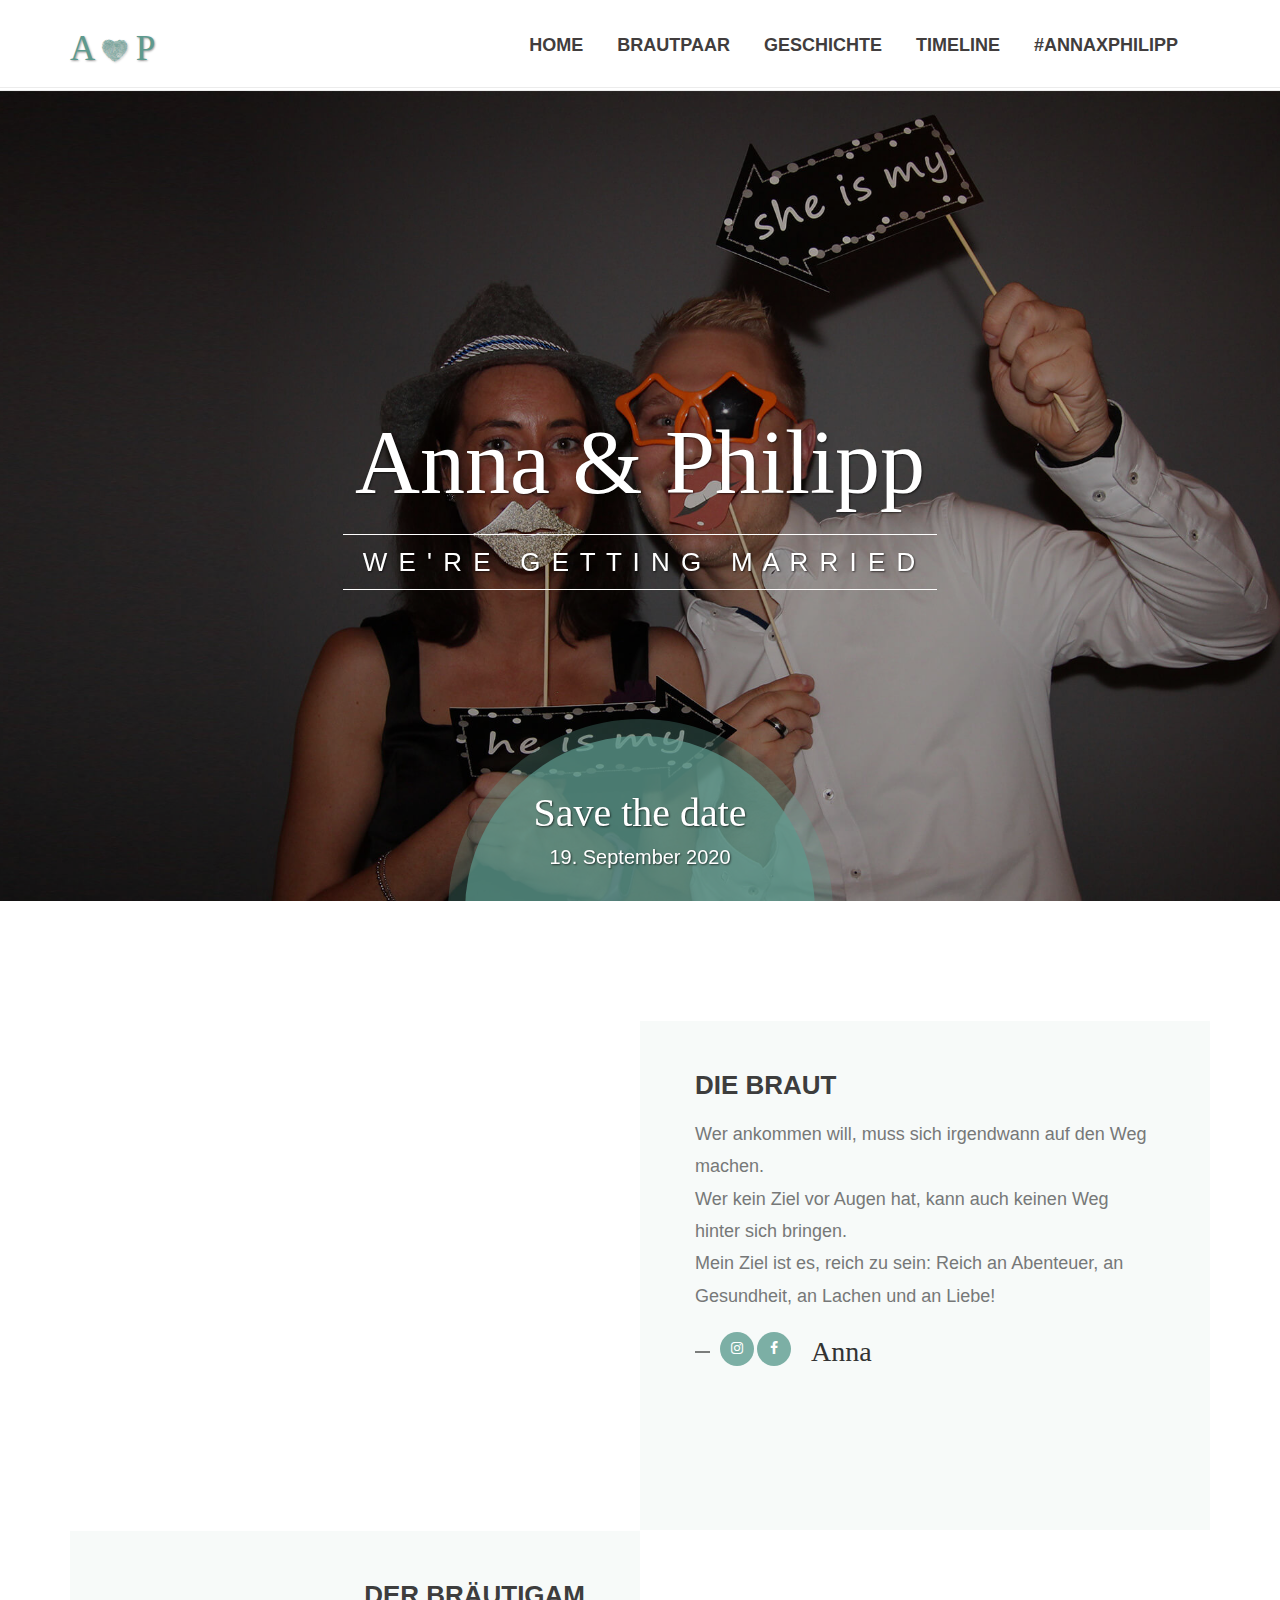
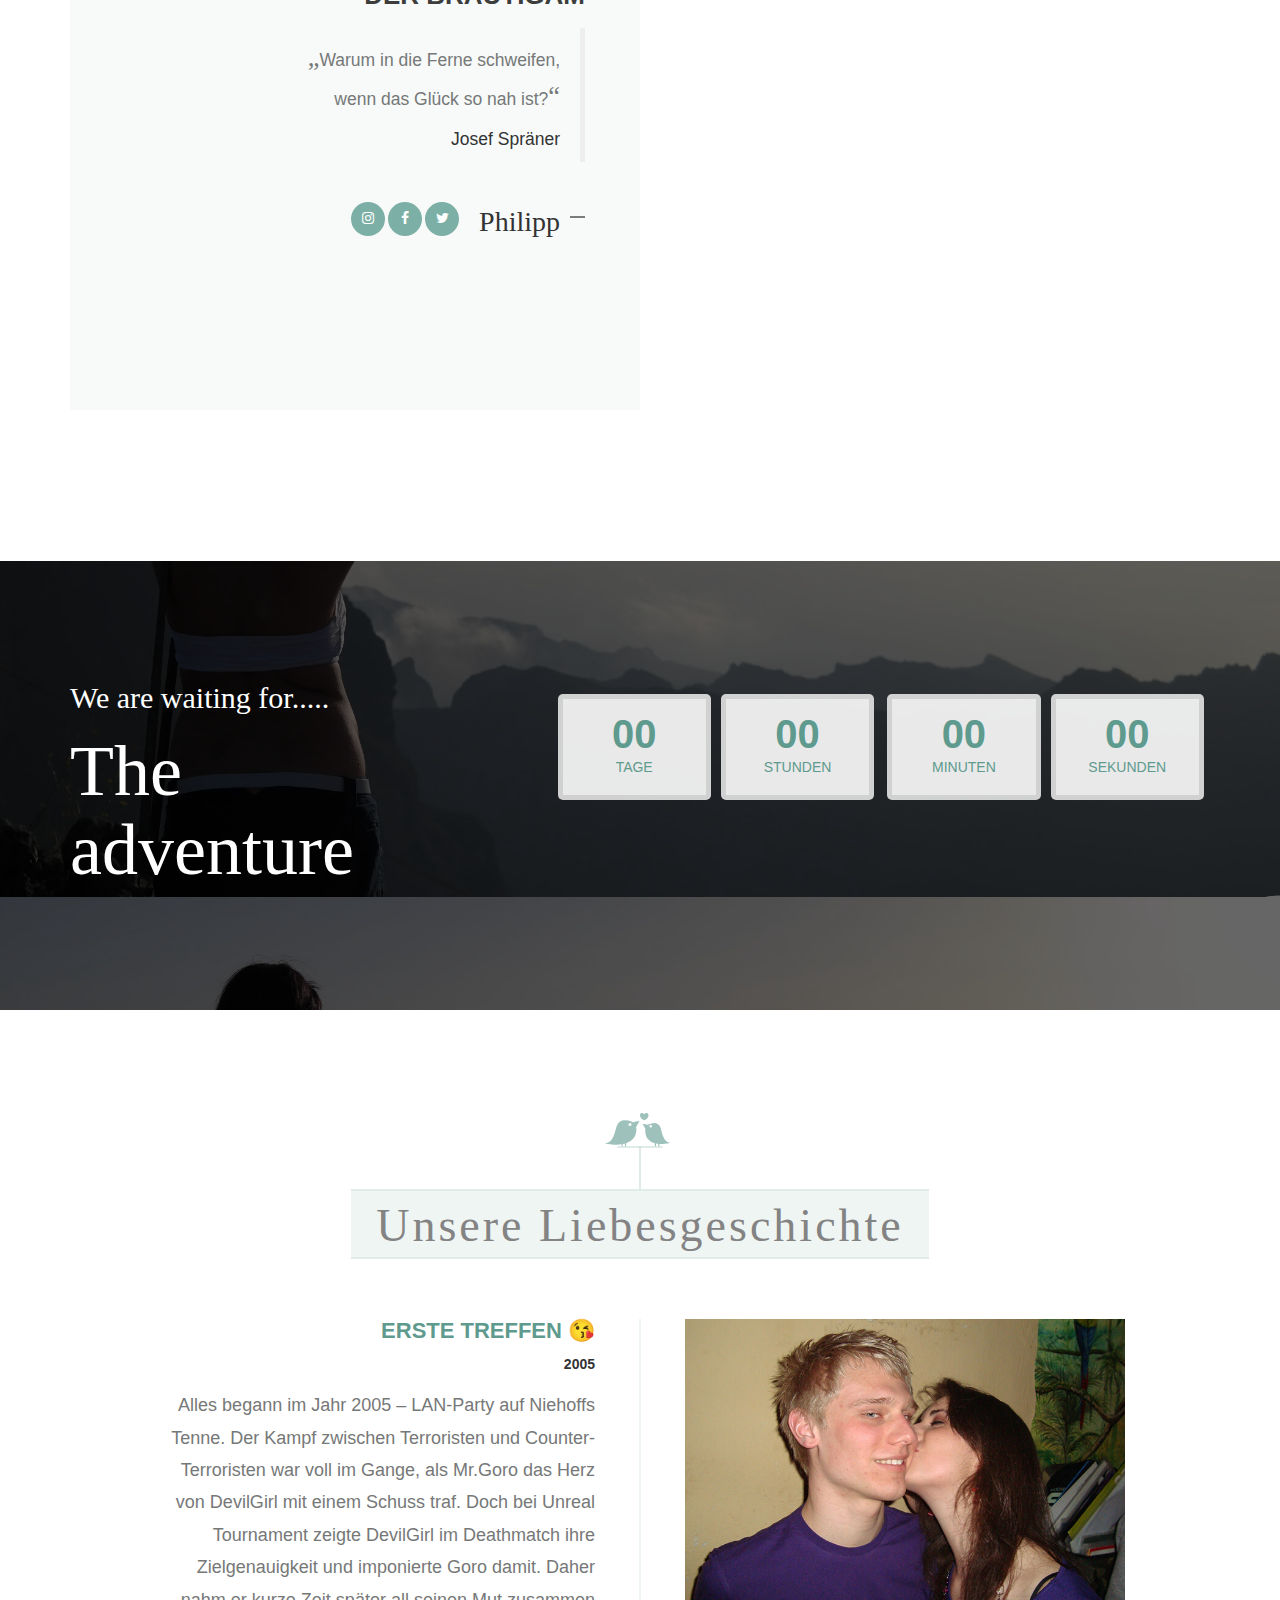
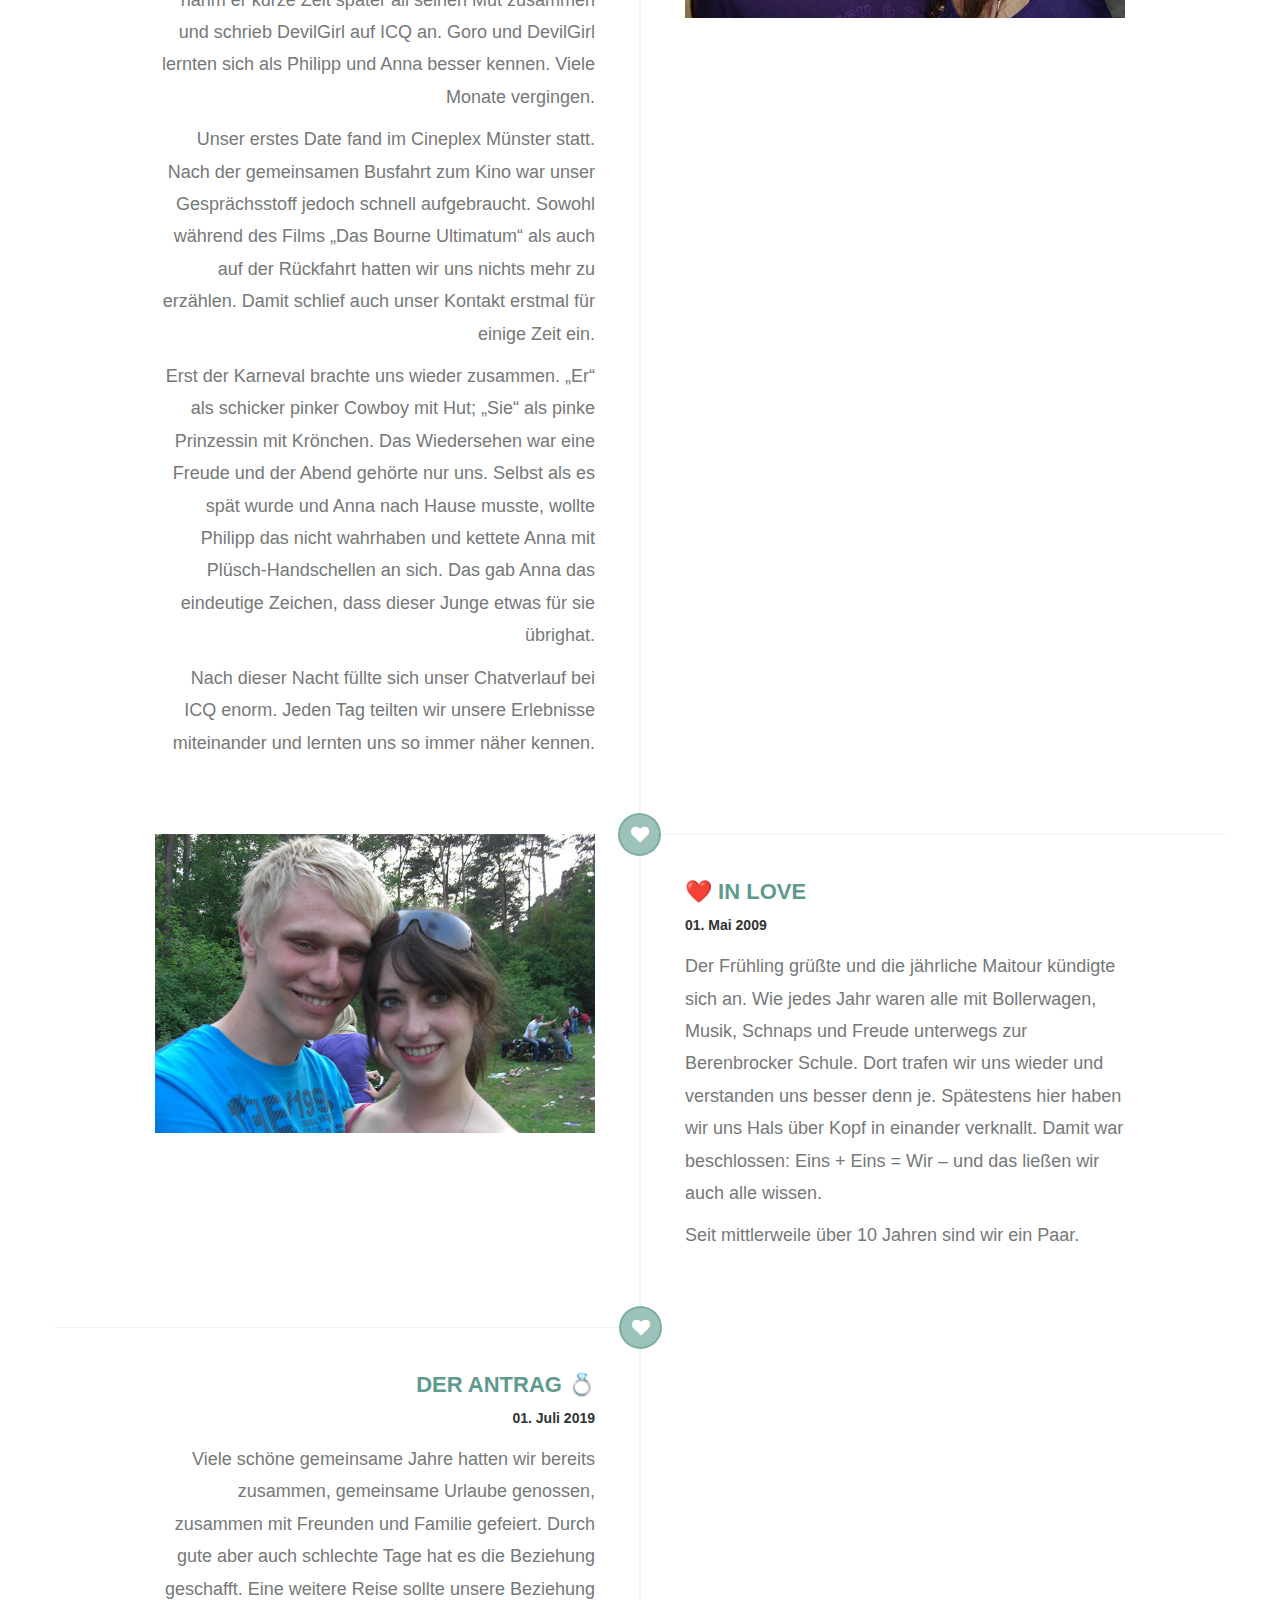
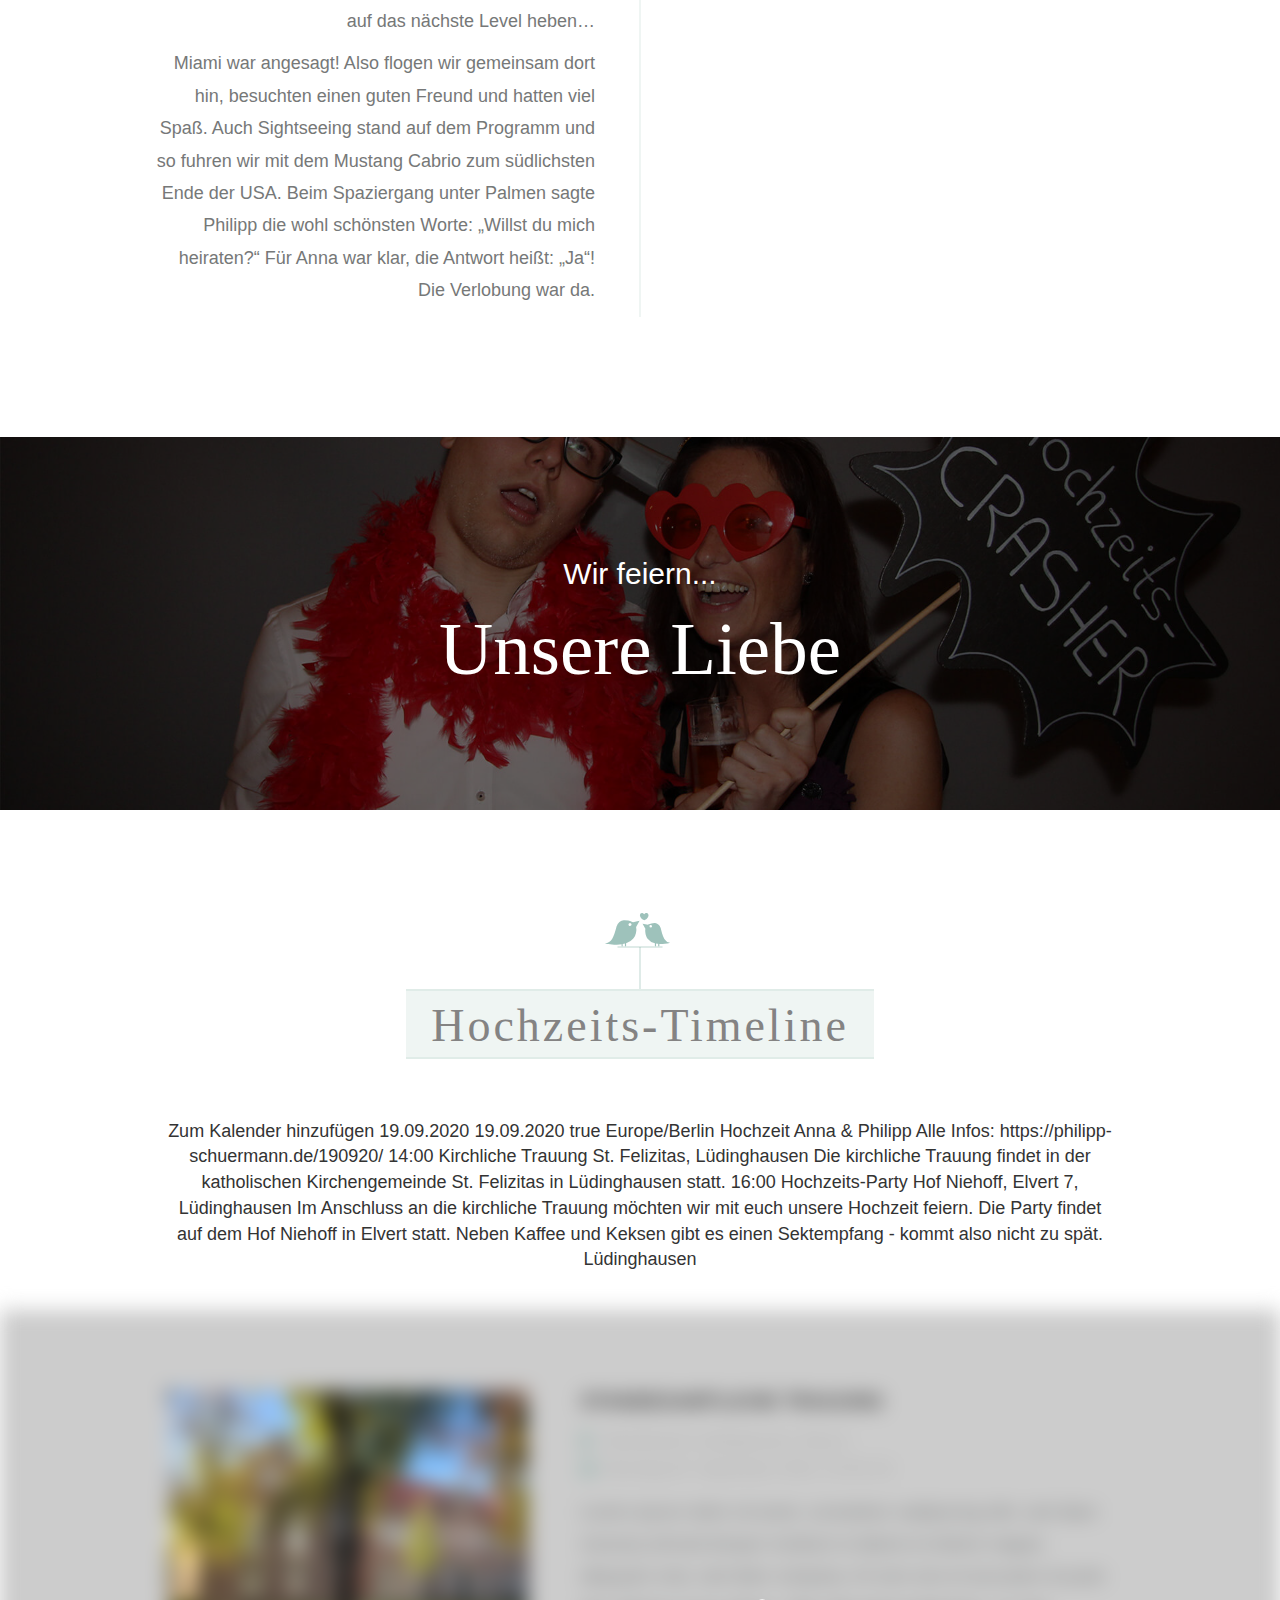
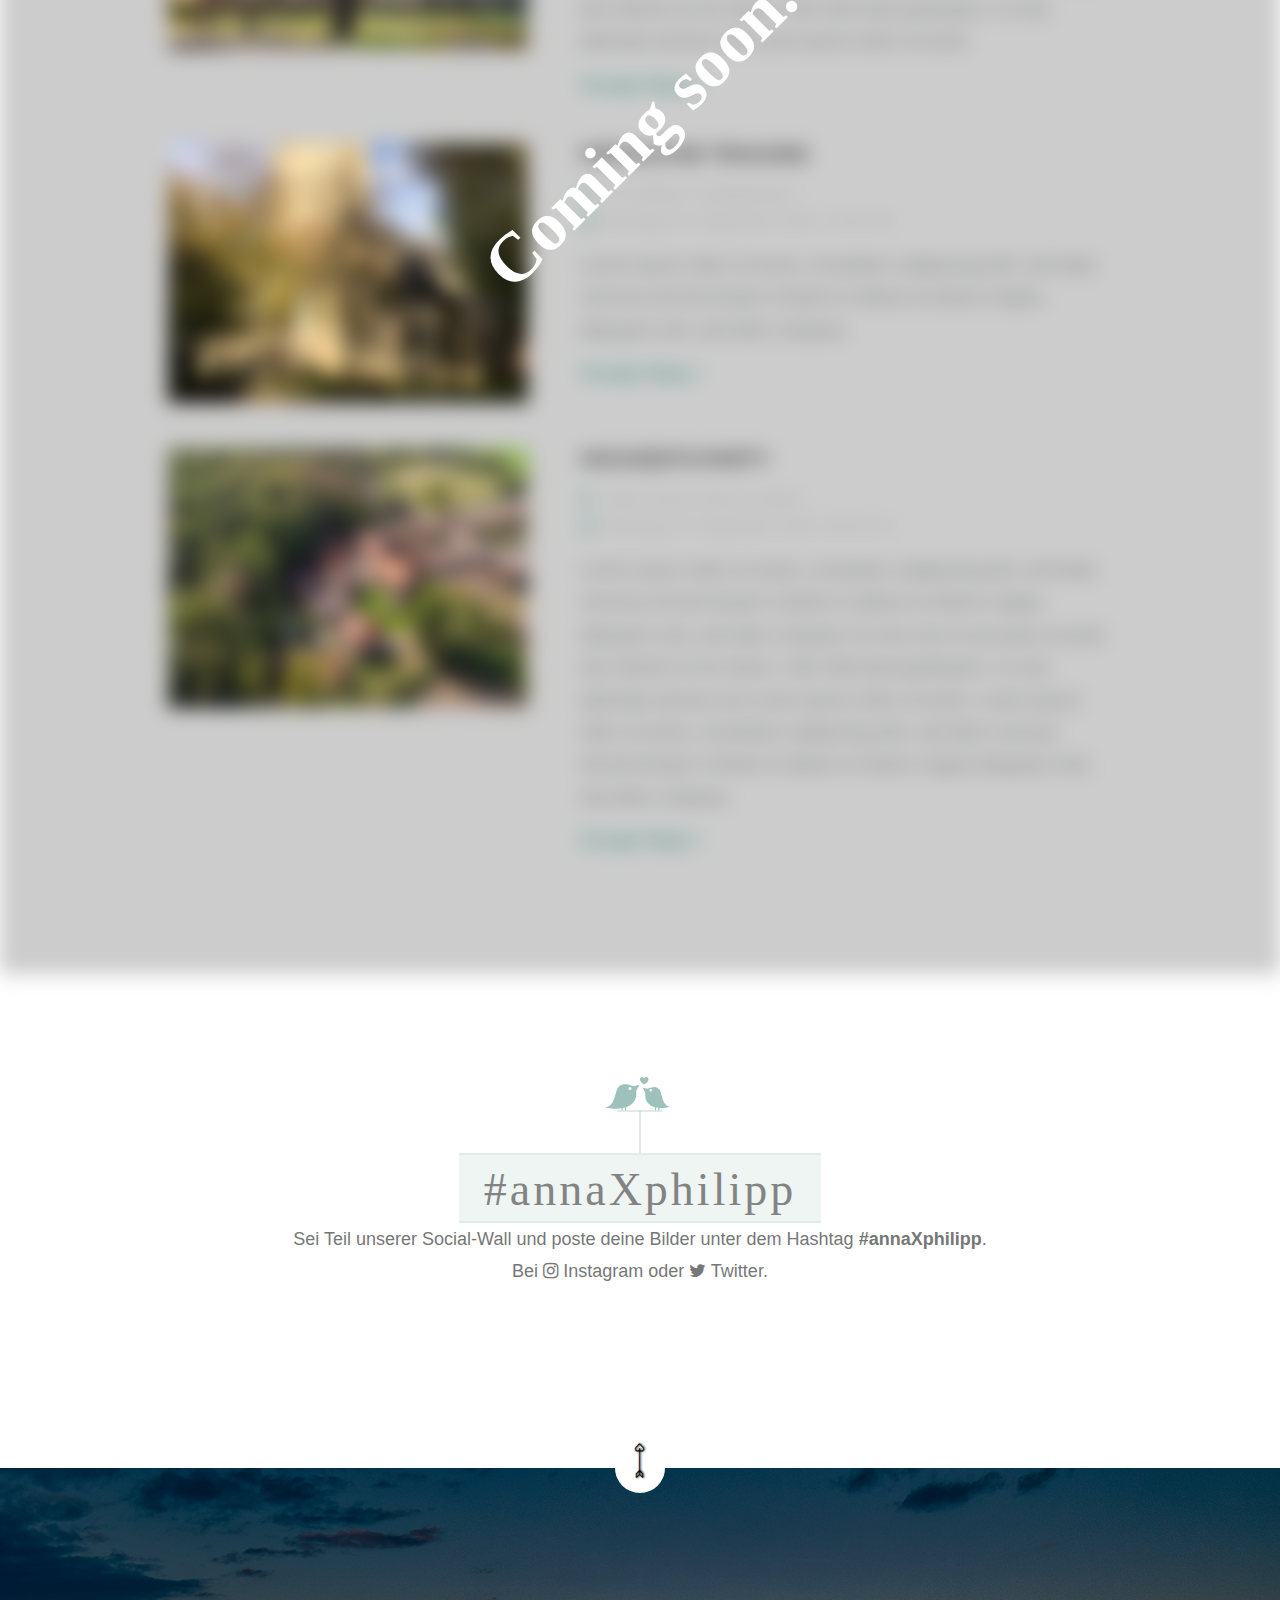
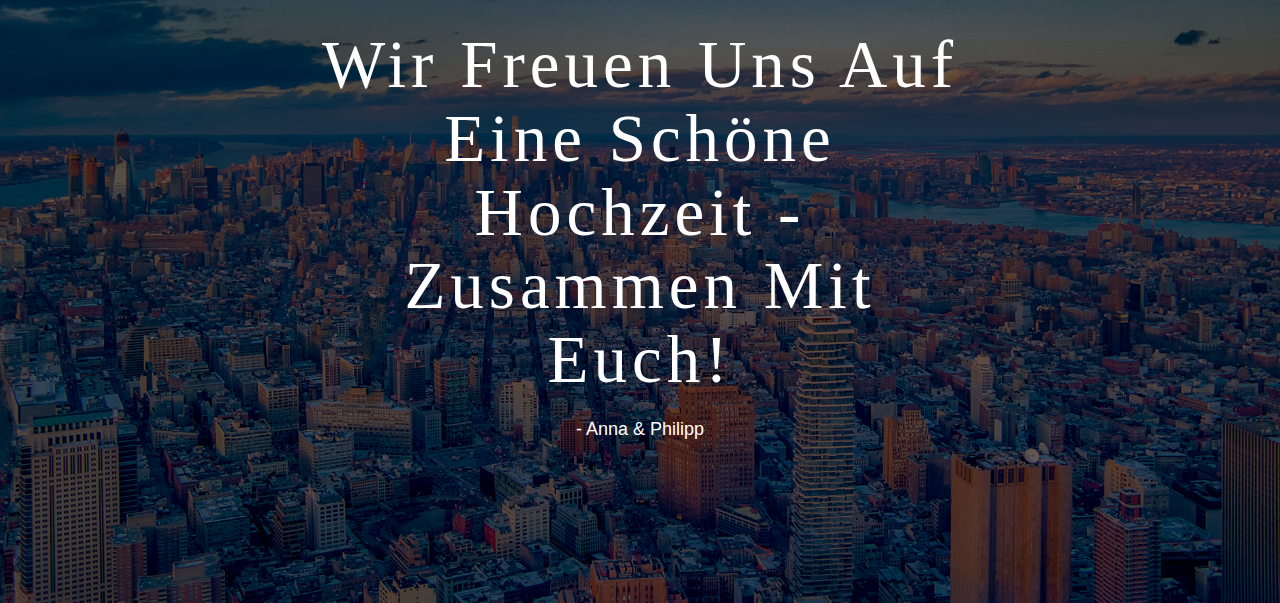
==== commit 0912f6fa: "#annaXphilipp" ====
--- a/190920/index.html
+++ b/190920/index.html
@@ -7,7 +7,7 @@
     <meta http-equiv="X-UA-Compatible" content="IE=edge">
     <meta name="viewport" content="width=device-width, initial-scale=1">
 
-    <meta property="og:title" content="Anna ❤️ Philipp 👰 19.09.2020" />
+    <meta property="og:title" content="Anna ❤️ Philipp 💍 19.09.2020" />
     <meta property="og:type" content="website" />
     <meta property="og:url" content="https://philipp-schuermann.de/190920/" />
     <meta property="og:description" content="Save the Date: Hochzeit Anna & Philipp am 19.09.2020" />
@@ -16,7 +16,7 @@
     <meta property="og:image:height" content="800" />
 
     <!-- Page Title -->
-    <title> Anna ❤️ Philipp 👰 19.09.2020 </title>
+    <title> Anna ❤️ Philipp 💍 19.09.2020 </title>
 
     <!-- Favicon and Touch Icons -->
     <link href="images/favicon/favicon.png" rel="shortcut icon" type="image/png">
@@ -296,7 +296,7 @@
                                     <div class="story-text right-align-text">
                                         <h3>Der Antrag 💍</h3>
                                         <span class="date">01. Juli 2019</span>
-                                        <p>Viele schöne gemeinsame Jahren hatten wir bereits zusammen, gemeinsame Urlaube genossen, zusammen mit Freunden und Familie gefeiert. Durch gute aber auch schlechte Tage hat es die Beziehung geschafft. Eine weitere Reise sollte unsere Beziehung auf das nächste Level heben…</p>
+                                        <p>Viele schöne gemeinsame Jahre hatten wir bereits zusammen, gemeinsame Urlaube genossen, zusammen mit Freunden und Familie gefeiert. Durch gute aber auch schlechte Tage hat es die Beziehung geschafft. Eine weitere Reise sollte unsere Beziehung auf das nächste Level heben…</p>
                                         
                                         <p>Miami war angesagt! Also flogen wir gemeinsam dort hin, besuchten einen guten Freund und hatten viel Spaß. Auch Sightseeing stand auf dem Programm und so fuhren wir mit dem Mustang Cabrio zum südlichsten Ende der USA. Beim Spaziergang unter Palmen sagte Philipp die wohl schönsten Worte: „Willst du mich heiraten?“ Für Anna war klar, die Antwort heißt: „Ja“! Die Verlobung war da.</p>
                                     </div>
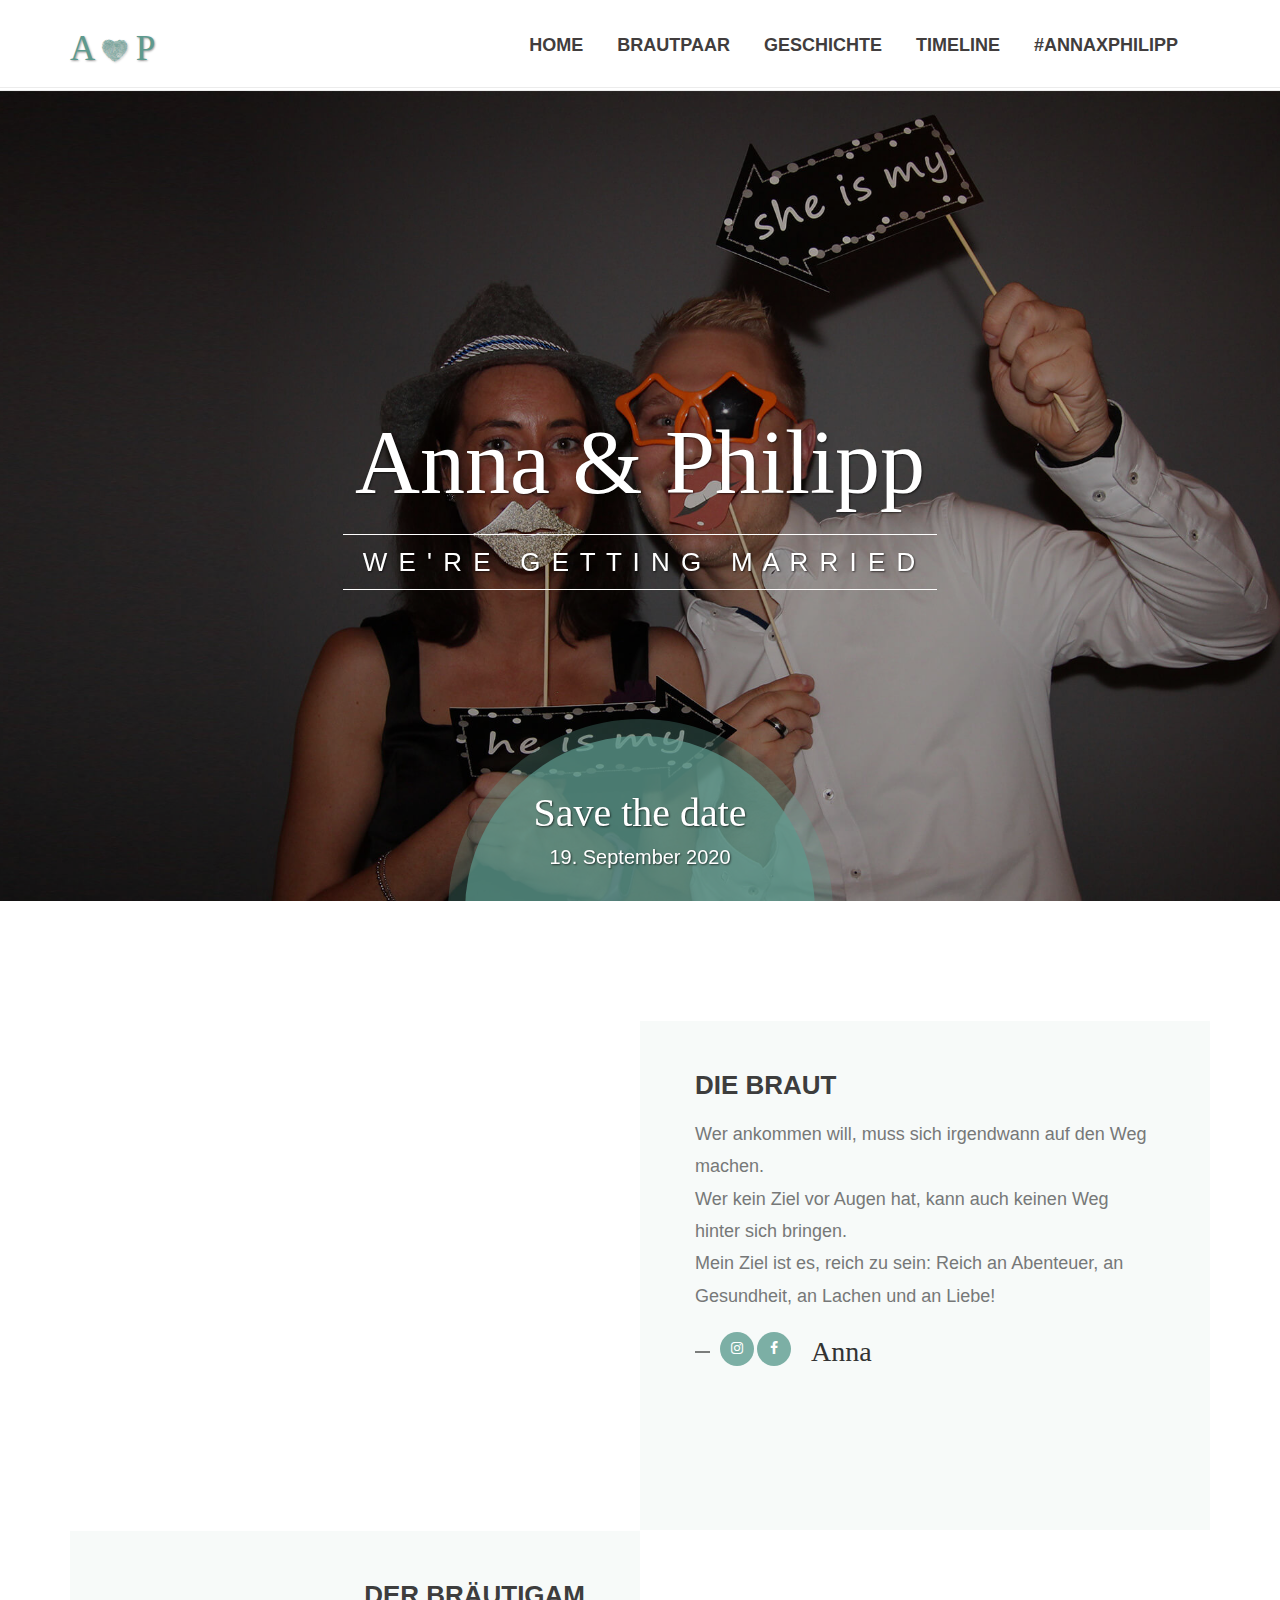
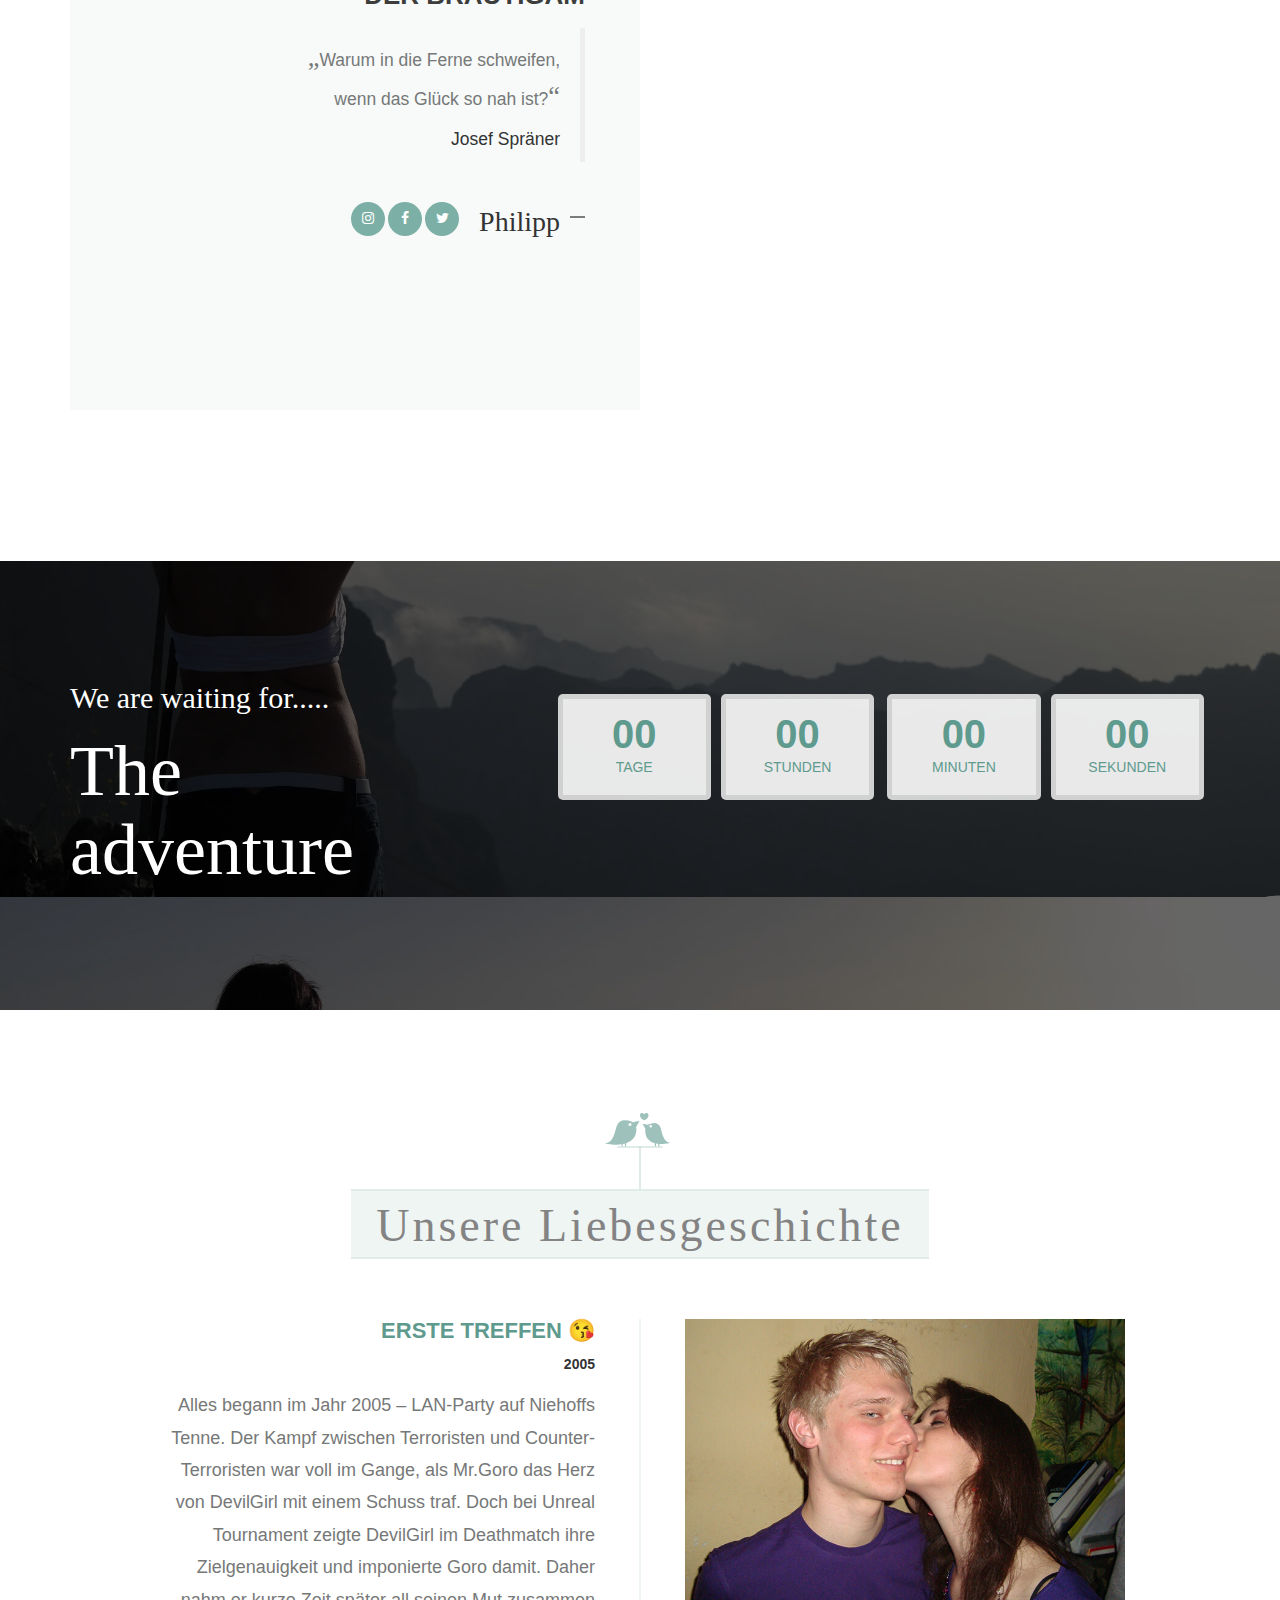
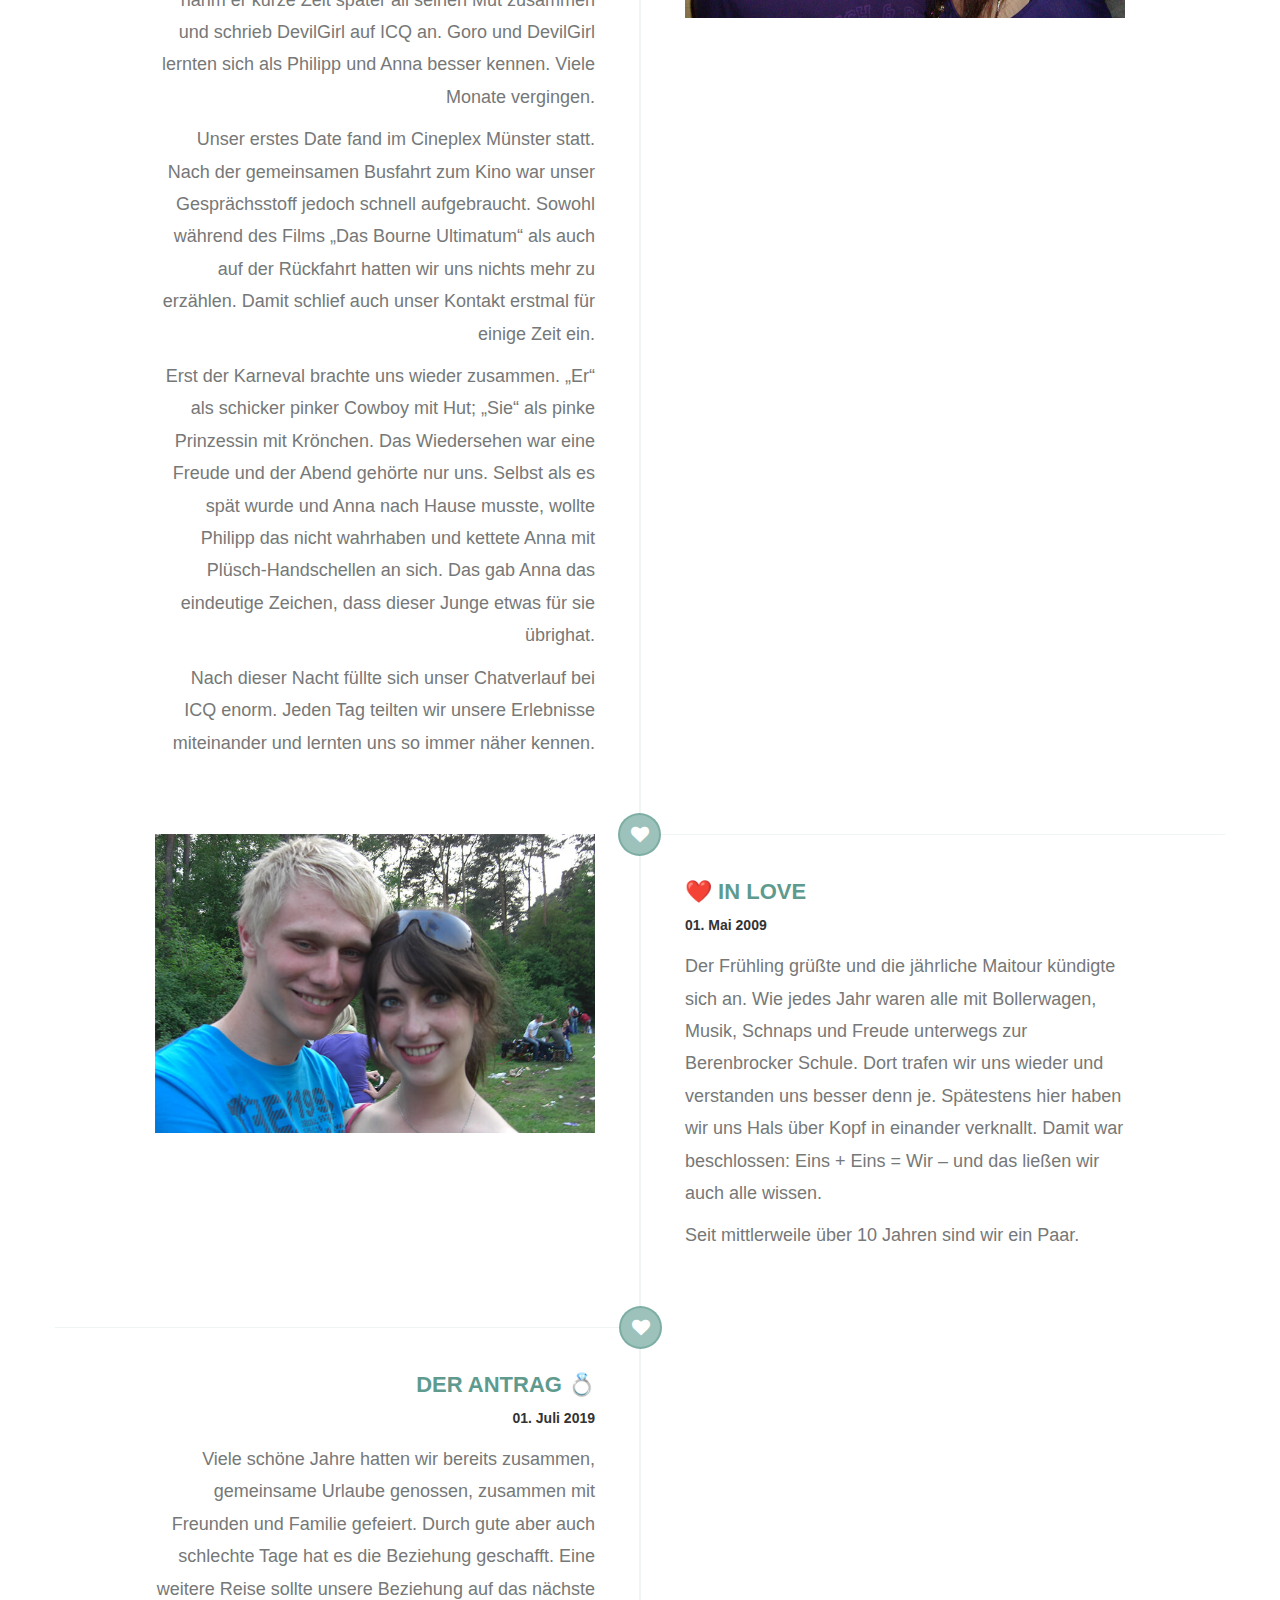
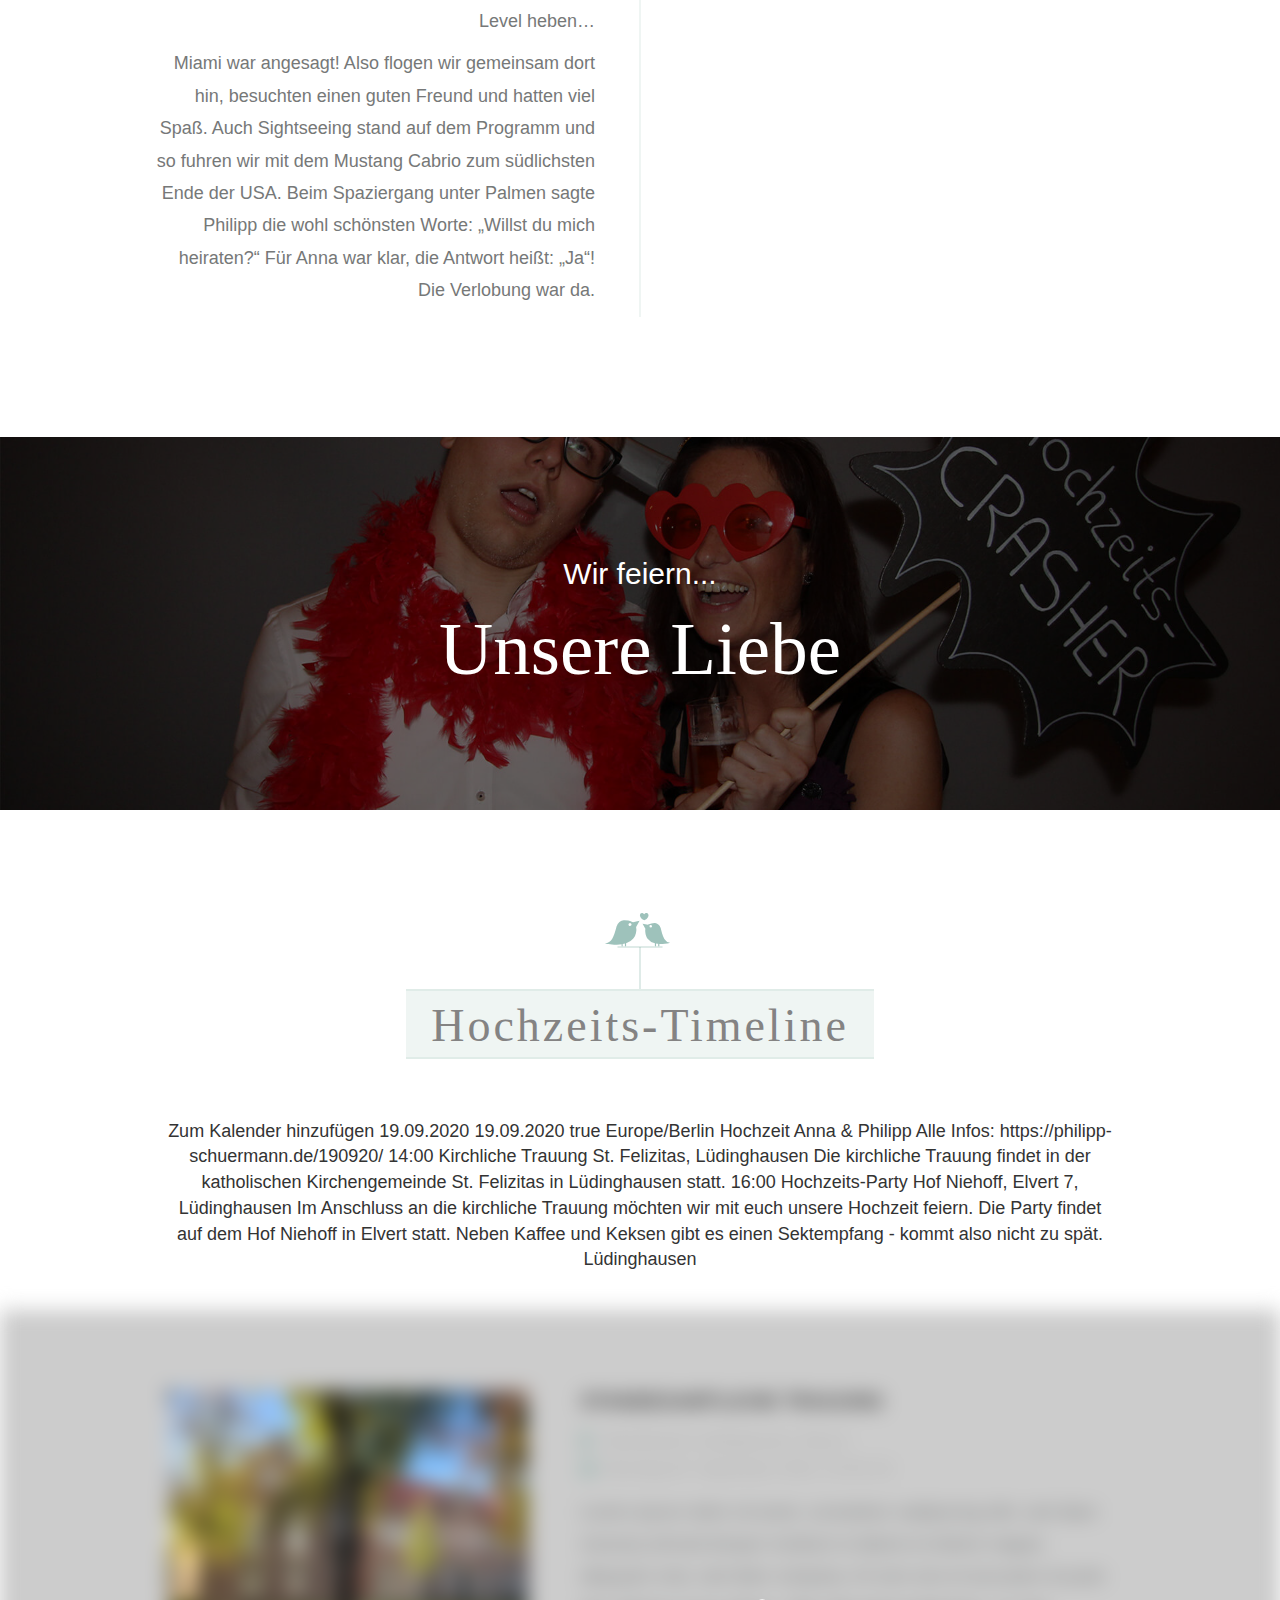
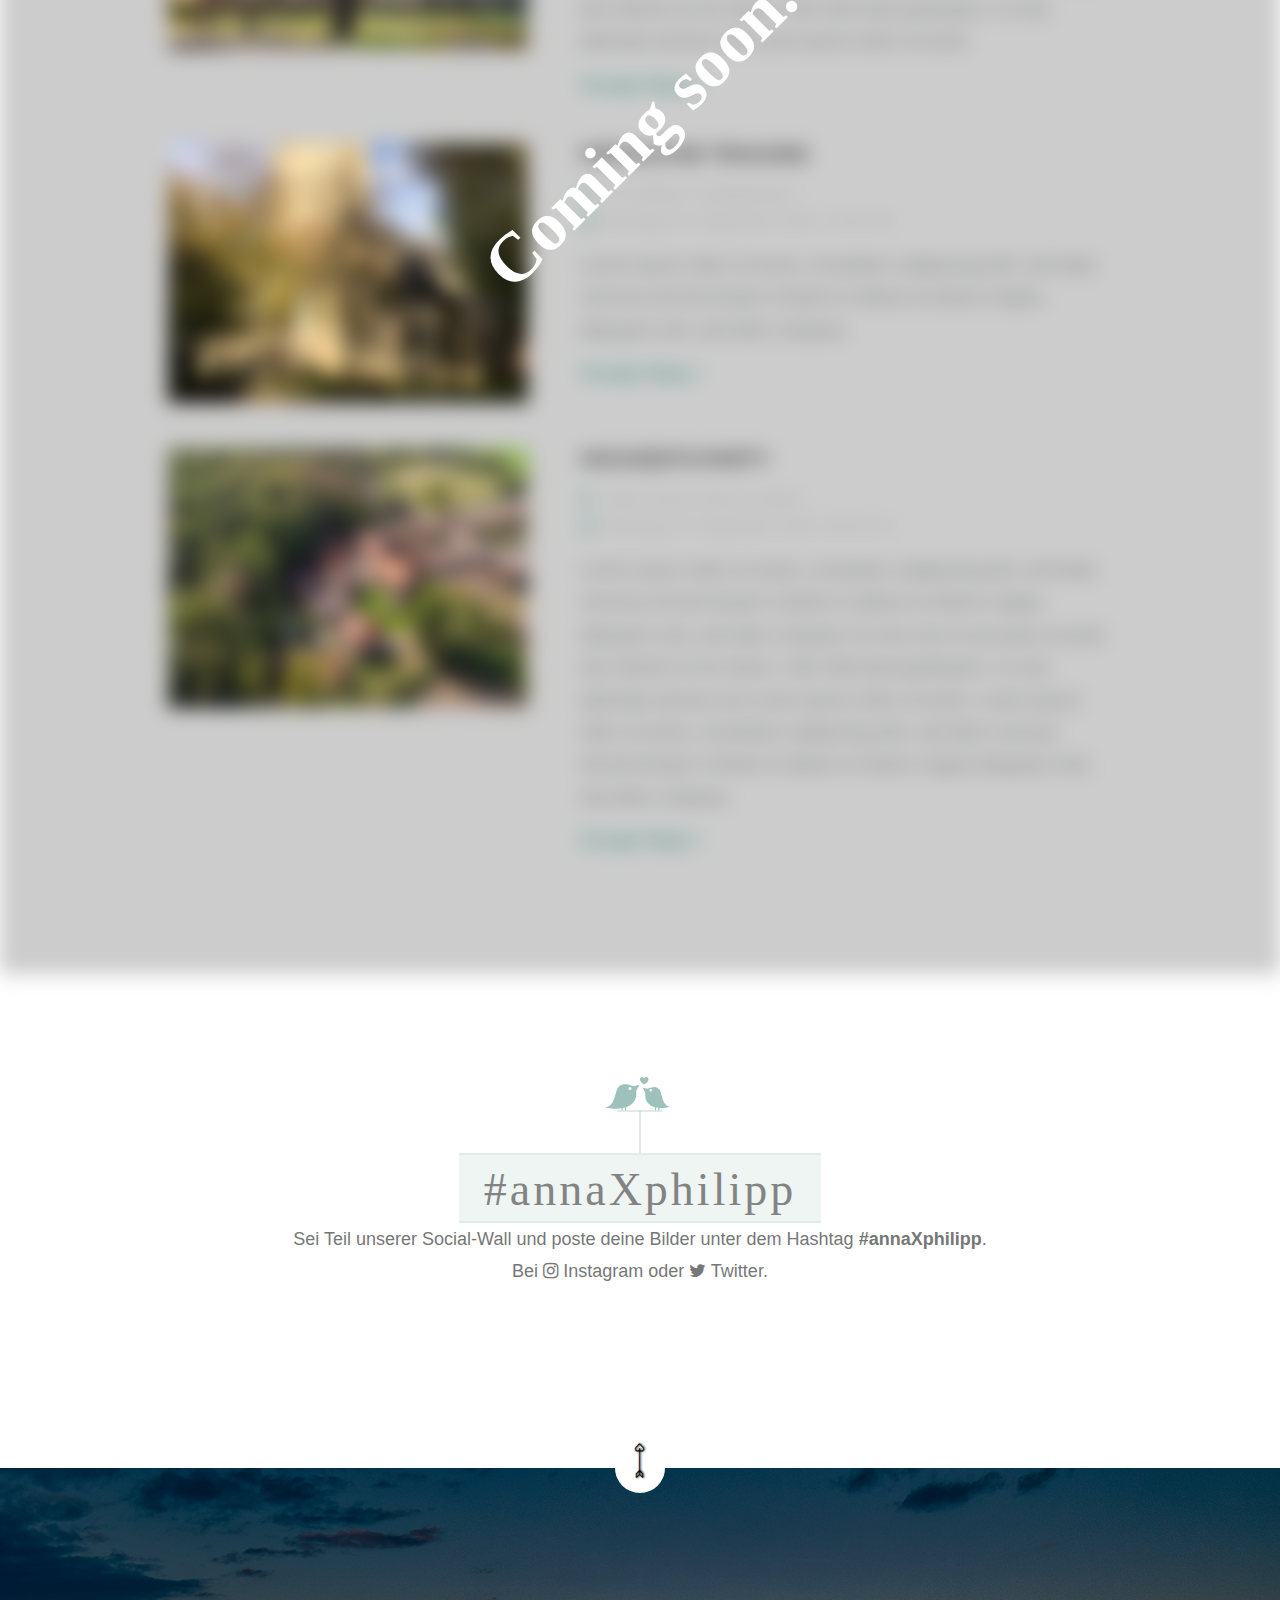
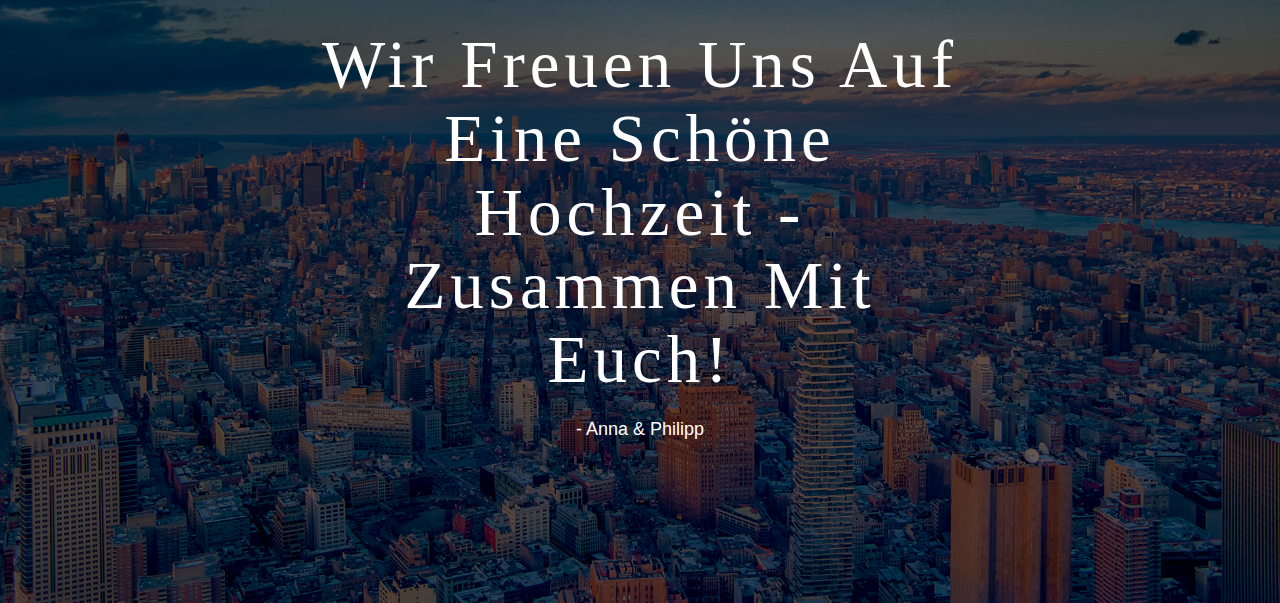
==== commit 83544c97: "#annaXphilipp" ====
--- a/190920/index.html
+++ b/190920/index.html
@@ -296,7 +296,7 @@
                                     <div class="story-text right-align-text">
                                         <h3>Der Antrag 💍</h3>
                                         <span class="date">01. Juli 2019</span>
-                                        <p>Viele schöne gemeinsame Jahre hatten wir bereits zusammen, gemeinsame Urlaube genossen, zusammen mit Freunden und Familie gefeiert. Durch gute aber auch schlechte Tage hat es die Beziehung geschafft. Eine weitere Reise sollte unsere Beziehung auf das nächste Level heben…</p>
+                                        <p>Viele schöne Jahre hatten wir bereits zusammen, gemeinsame Urlaube genossen, zusammen mit Freunden und Familie gefeiert. Durch gute aber auch schlechte Tage hat es die Beziehung geschafft. Eine weitere Reise sollte unsere Beziehung auf das nächste Level heben…</p>
                                         
                                         <p>Miami war angesagt! Also flogen wir gemeinsam dort hin, besuchten einen guten Freund und hatten viel Spaß. Auch Sightseeing stand auf dem Programm und so fuhren wir mit dem Mustang Cabrio zum südlichsten Ende der USA. Beim Spaziergang unter Palmen sagte Philipp die wohl schönsten Worte: „Willst du mich heiraten?“ Für Anna war klar, die Antwort heißt: „Ja“! Die Verlobung war da.</p>
                                     </div>
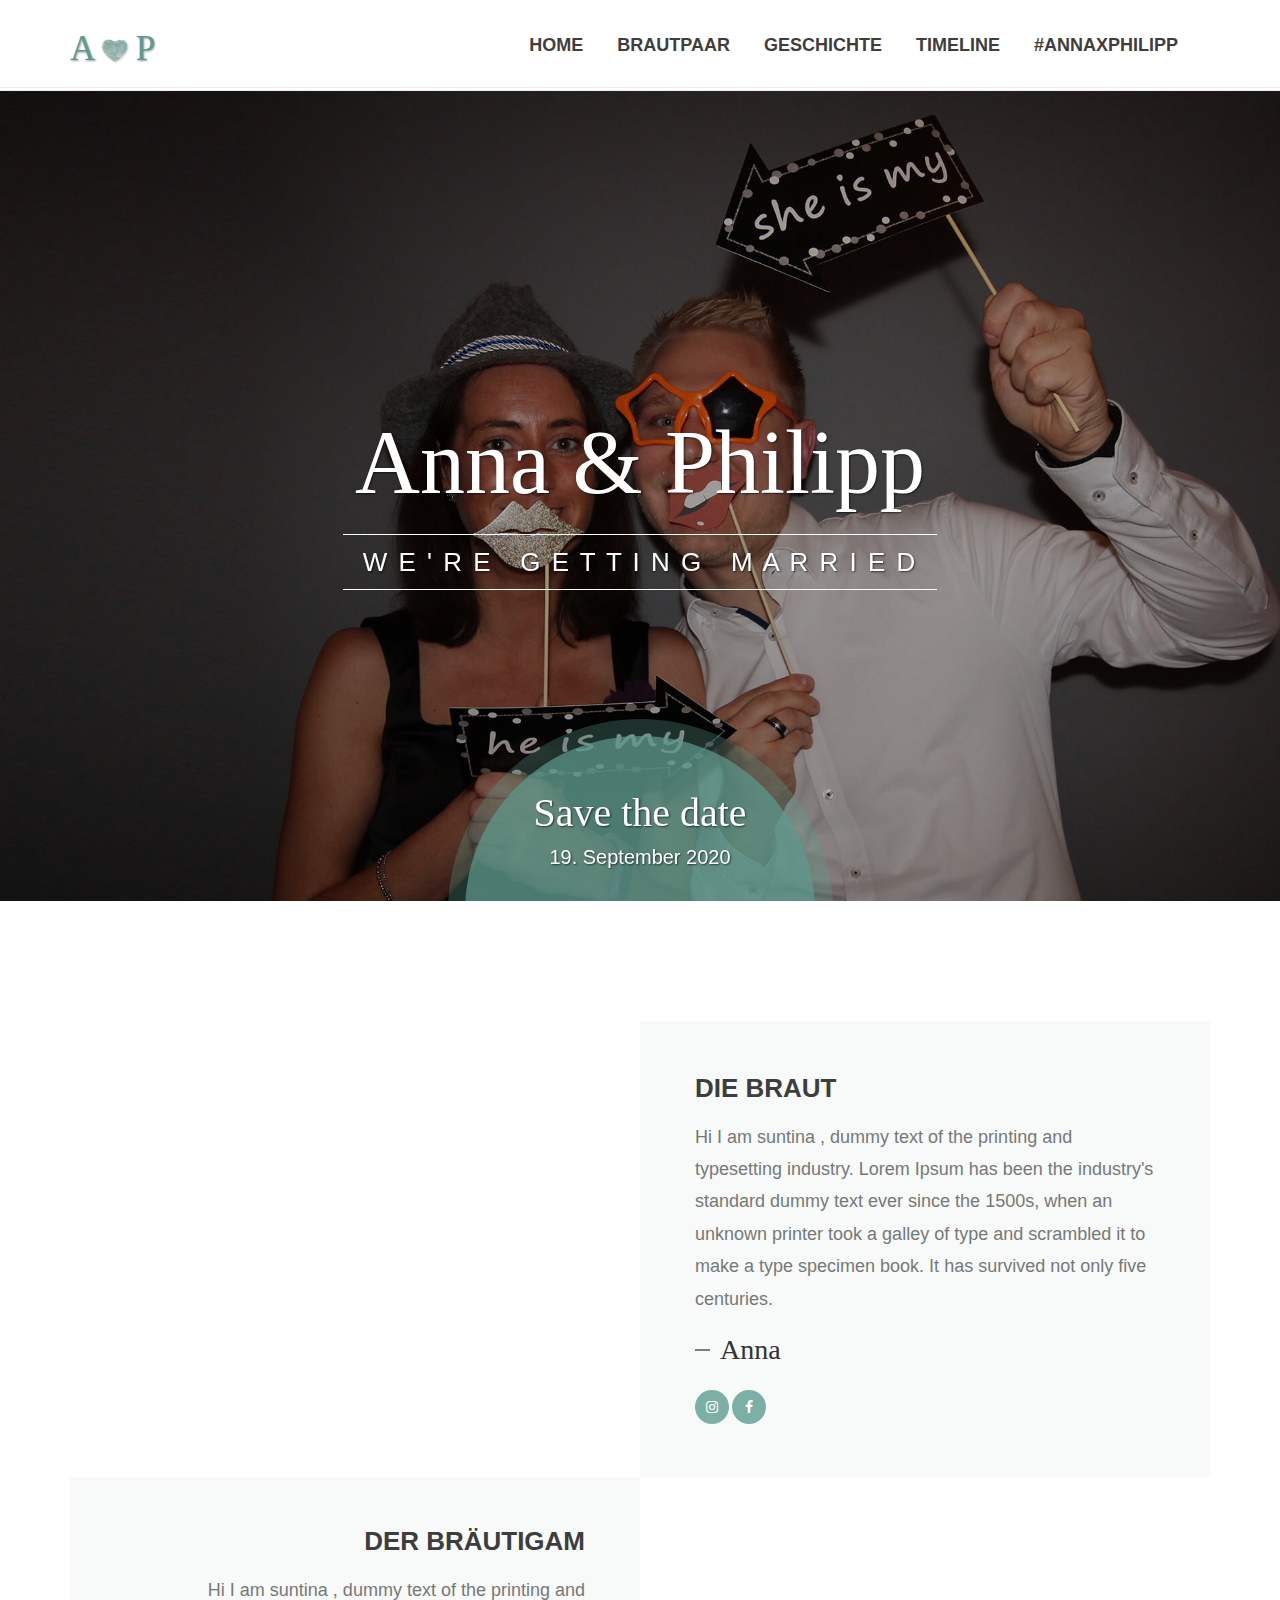
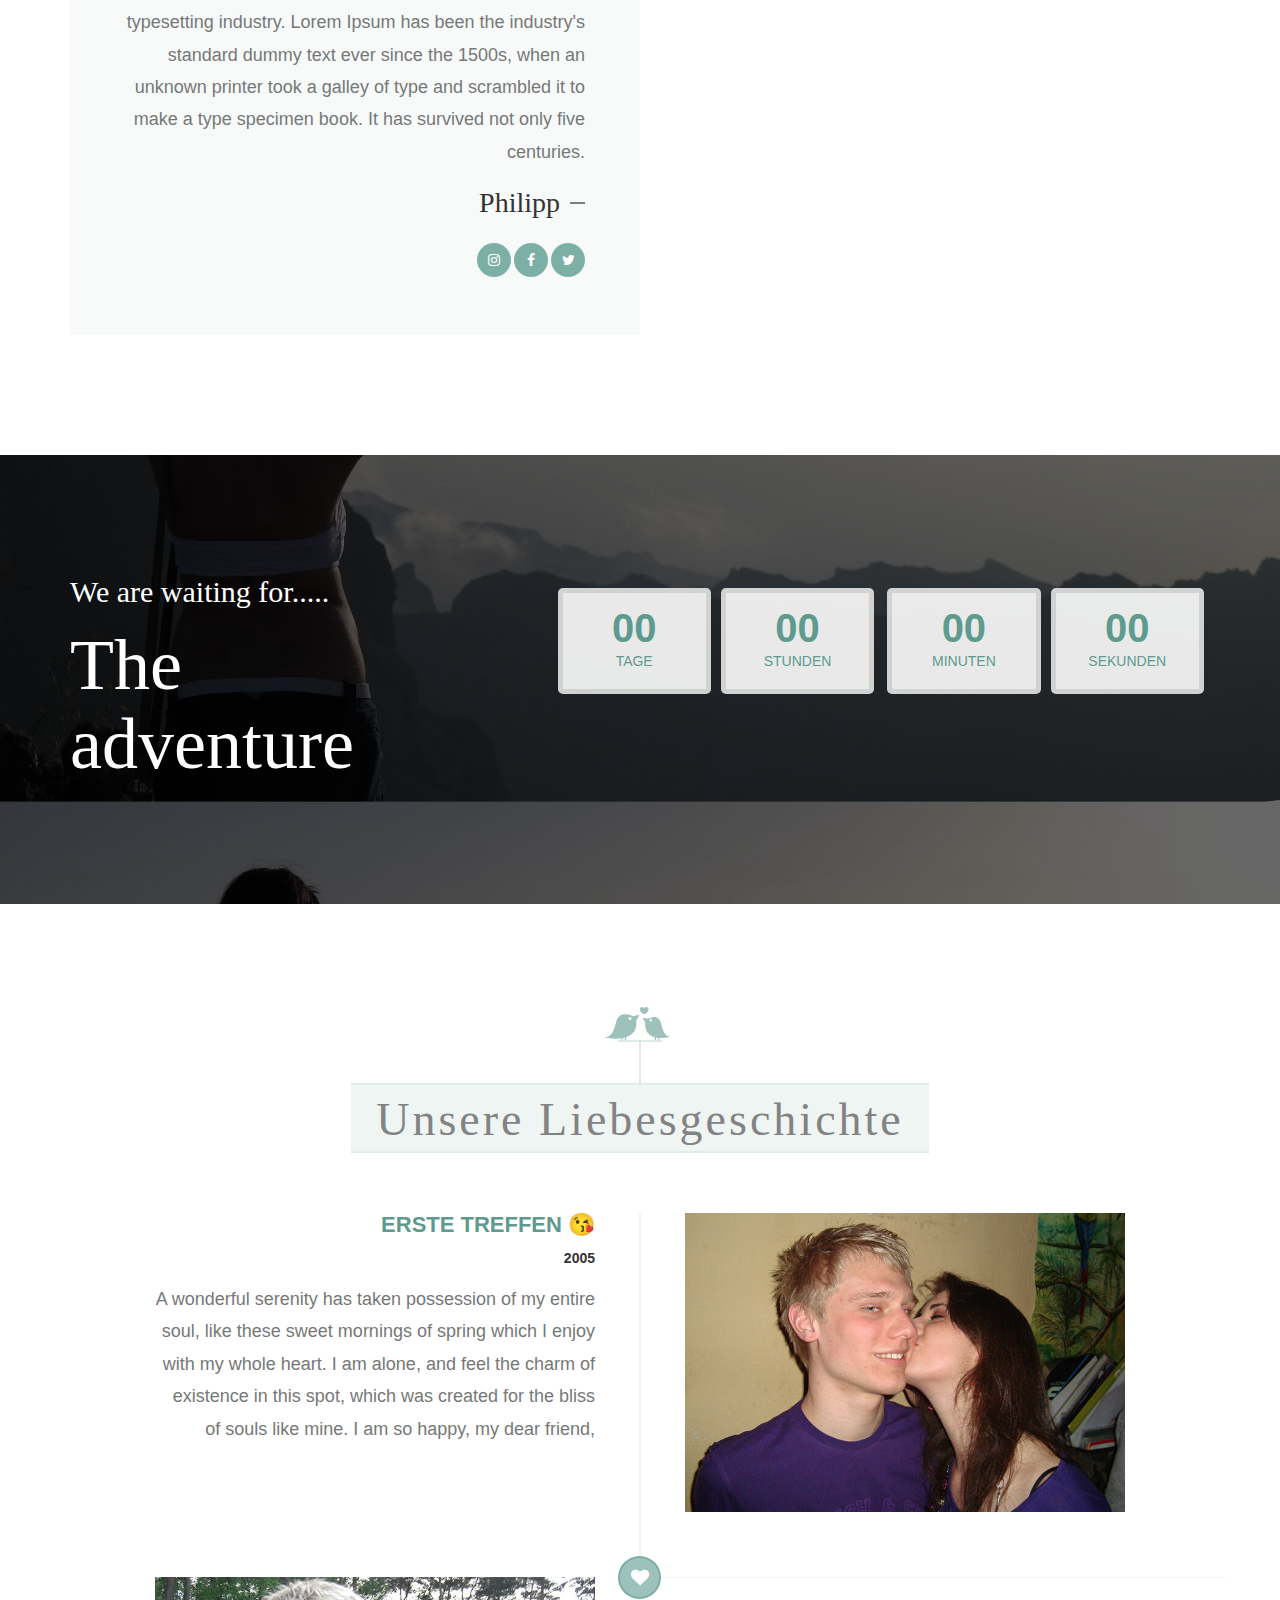
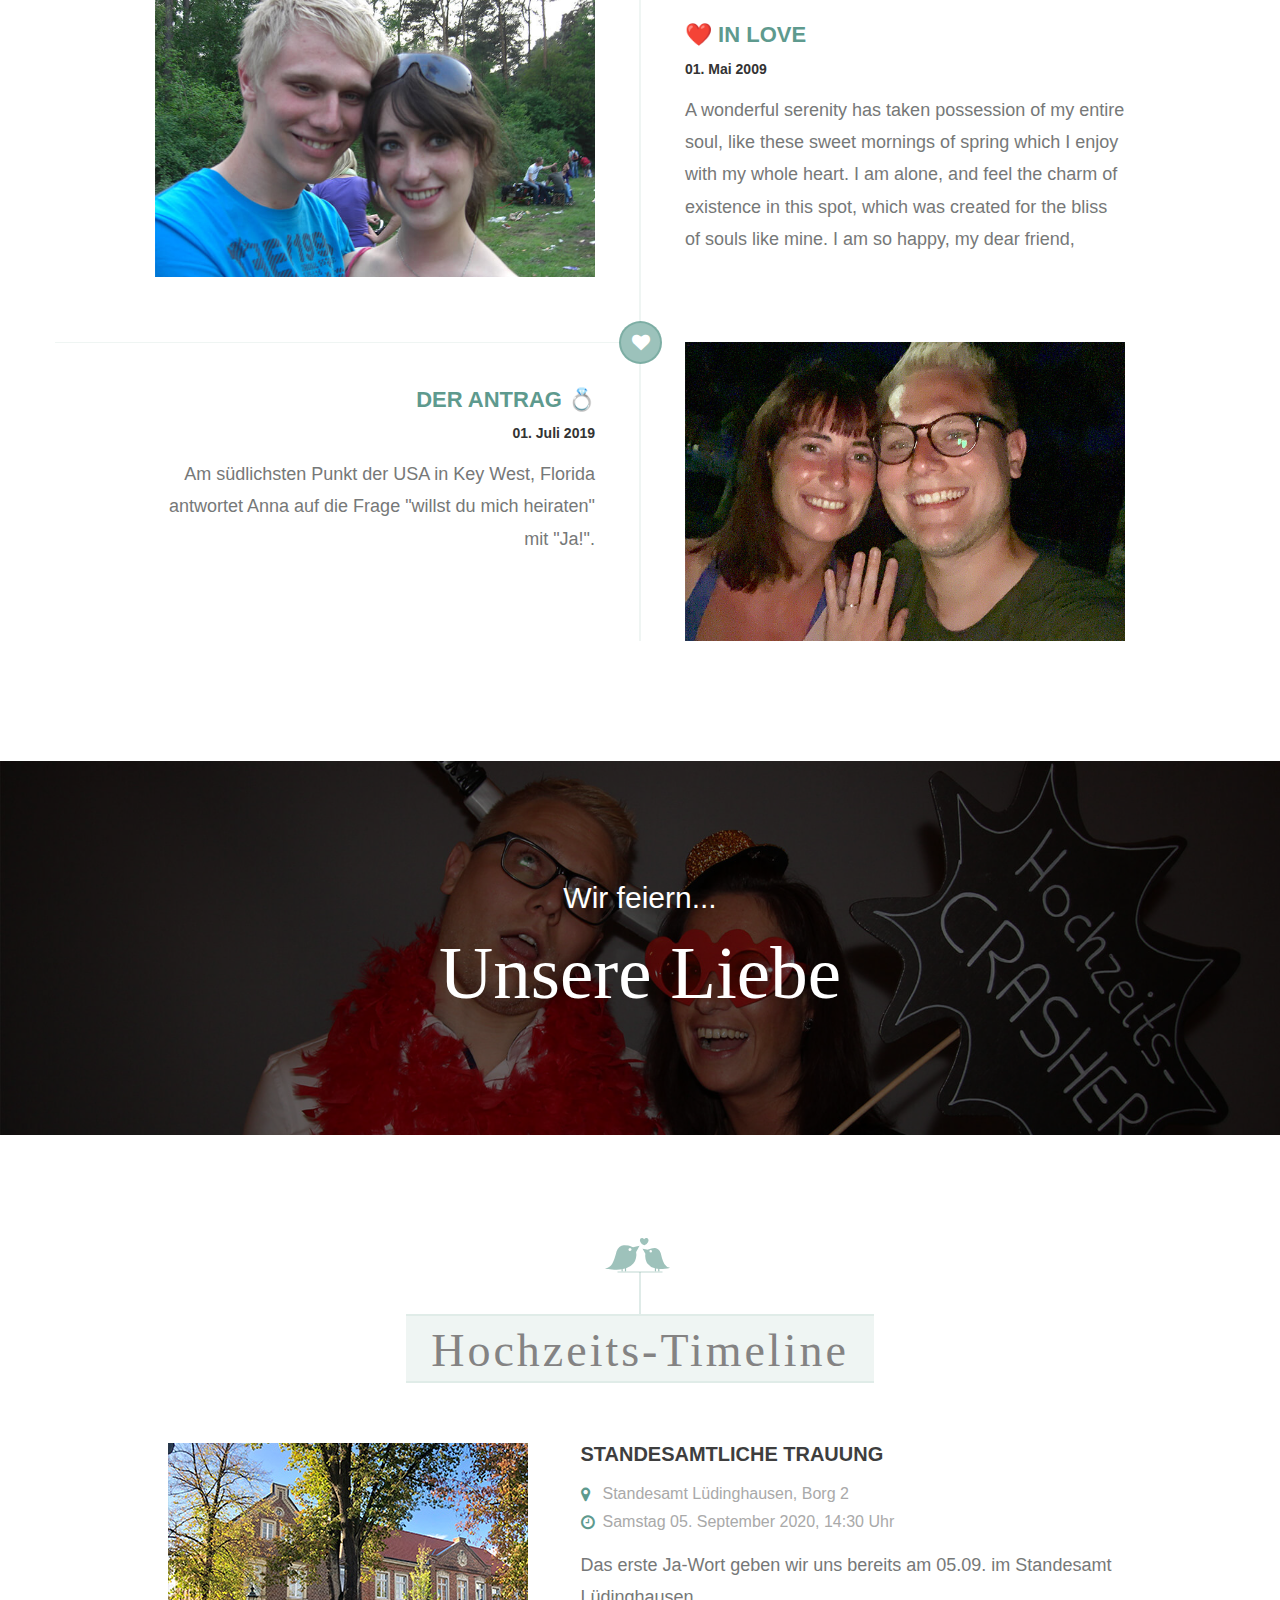
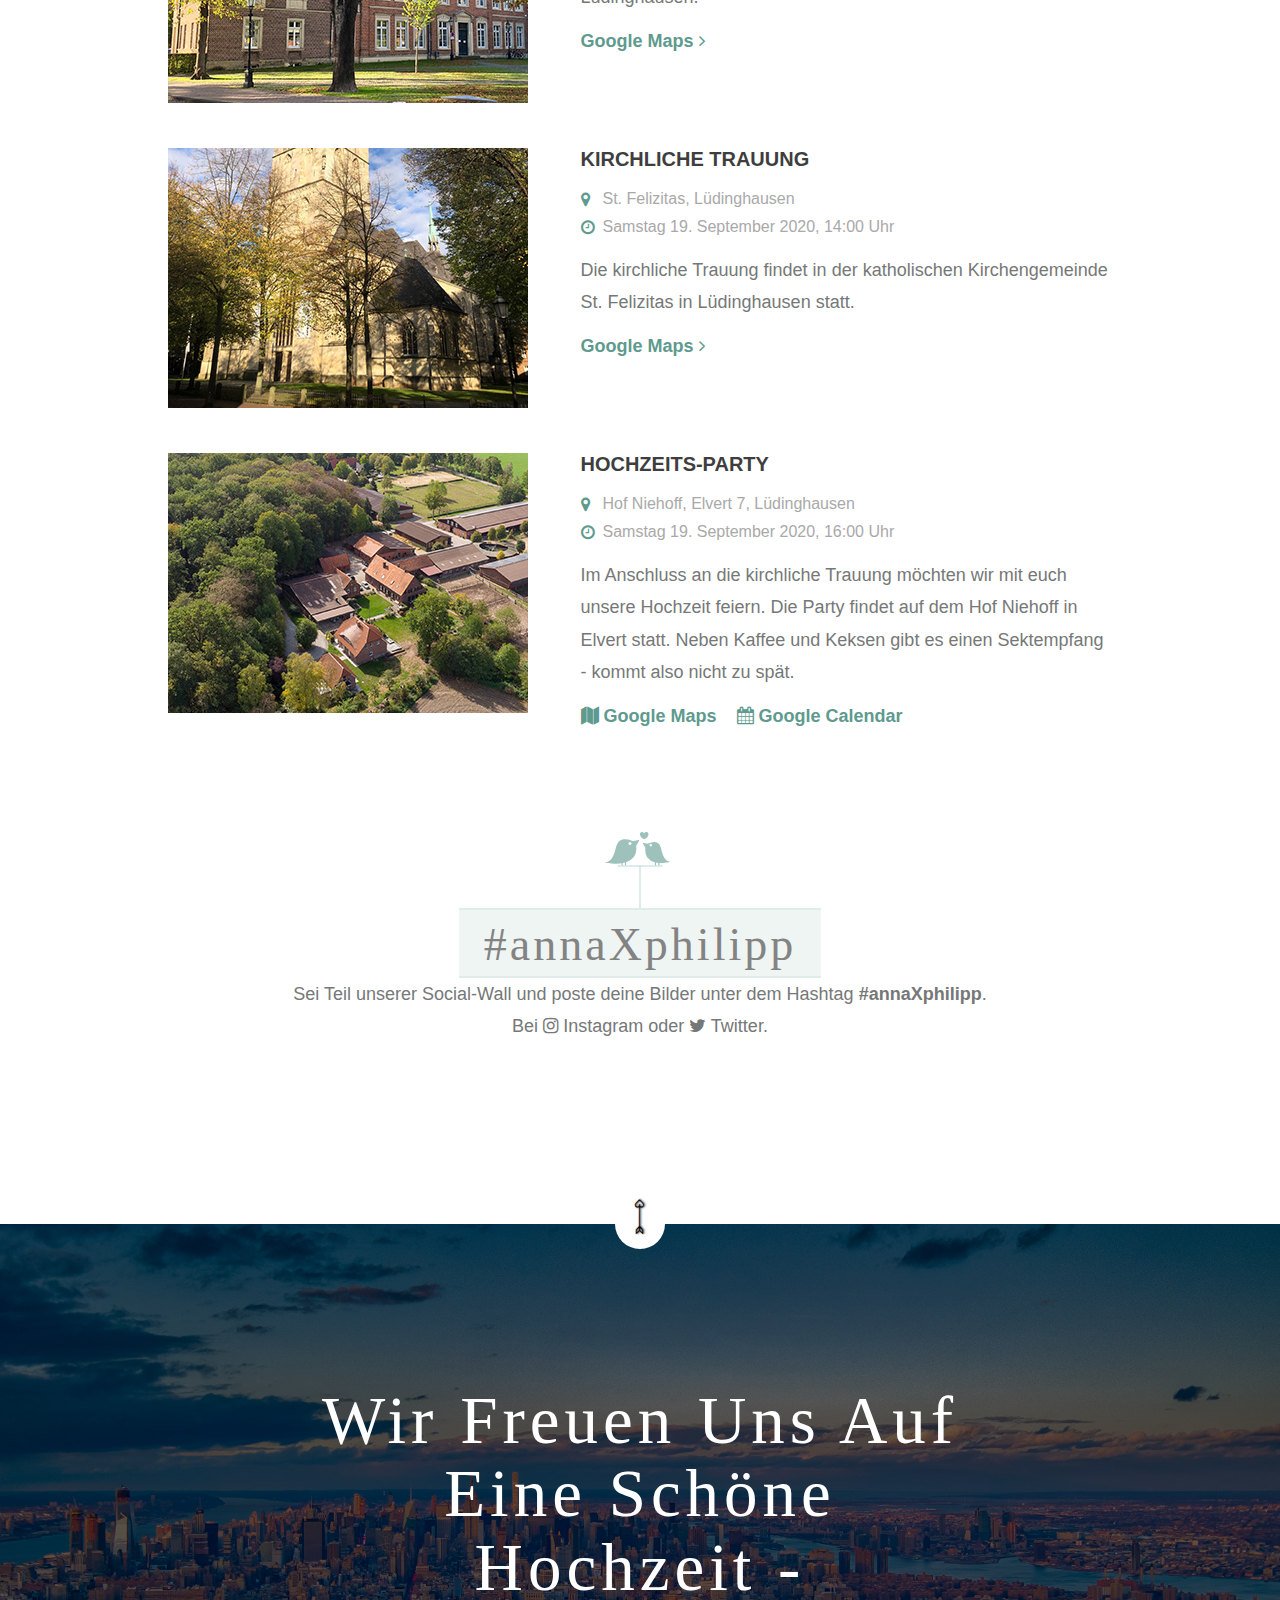
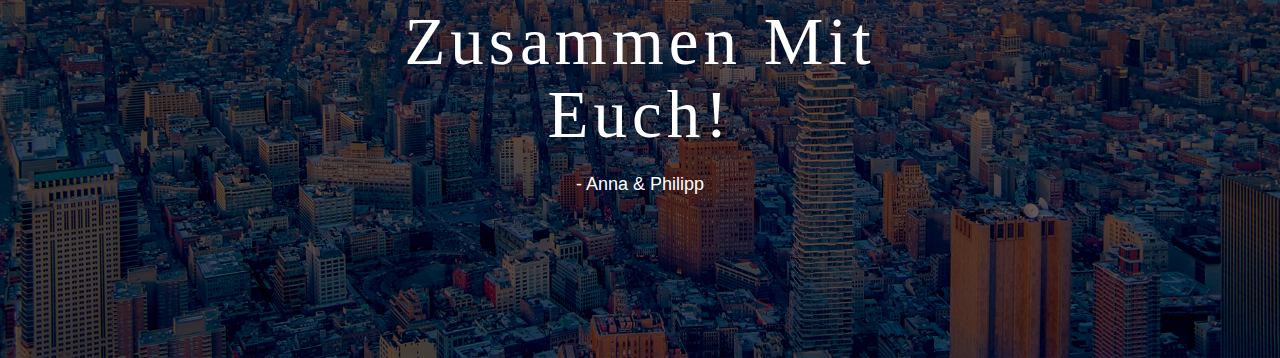
==== commit 120c9b1e: "Make dates public." ====
--- a/190920/index.html
+++ b/190920/index.html
@@ -7,16 +7,8 @@
     <meta http-equiv="X-UA-Compatible" content="IE=edge">
     <meta name="viewport" content="width=device-width, initial-scale=1">
 
-    <meta property="og:title" content="Anna ❤️ Philipp 💍 19.09.2020" />
-    <meta property="og:type" content="website" />
-    <meta property="og:url" content="https://philipp-schuermann.de/190920/" />
-    <meta property="og:description" content="Save the Date: Hochzeit Anna & Philipp am 19.09.2020" />
-    <meta property="og:image" content="https://philipp-schuermann.de/190920/images/preview.jpg">
-    <meta property="og:image:width" content="800" />
-    <meta property="og:image:height" content="800" />
-
     <!-- Page Title -->
-    <title> Anna ❤️ Philipp 💍 19.09.2020 </title>
+    <title> Anna ❤️ Philipp 👰 19.09.2020 </title>
 
     <!-- Favicon and Touch Icons -->
     <link href="images/favicon/favicon.png" rel="shortcut icon" type="image/png">
@@ -50,7 +42,6 @@
     <script src="https://oss.maxcdn.com/html5shiv/3.7.3/html5shiv.min.js"></script>
     <script src="https://oss.maxcdn.com/respond/1.4.2/respond.min.js"></script>
     <![endif]-->
-
 </head>
 
 <body id="home">
@@ -160,17 +151,13 @@
                             <div class="details">
                                 <div class="details-inner">
                                     <h3>Die Braut</h3>
-                                    <p>Wer ankommen will, muss sich irgendwann auf den Weg machen.<br />Wer kein Ziel vor Augen hat, kann auch keinen Weg hinter sich bringen.<br />Mein Ziel ist es, reich zu sein: Reich an Abenteuer, an Gesundheit, an Lachen und an Liebe!</p>
-                                    <span class="signature">
-                                        <ul class="social-links">
-                                            <li><a href="https://www.instagram.com/anna.niehoff"><i class="fa fa-instagram"></i></a></li>
-                                            <li><a href="https://www.facebook.com/anna.niehoff"><i class="fa fa-facebook"></i></a></li>
-                                            <li class="signature-text">Anna</li>
-                                        </ul>
-                                    </span>
-                                    <div class="spotify">
-                                        <iframe src="https://open.spotify.com/embed/track/7bEur55OT1sUsK5iYtT7js" width="100%" height="80" frameborder="0" allowtransparency="true" allow="encrypted-media"></iframe>
-                                    </div>
+                                    <p>Hi I am suntina , dummy text of the printing and typesetting industry. Lorem Ipsum has been the industry's standard dummy text ever since the 1500s, when an unknown printer took a galley of type and scrambled it to
+                                        make a type specimen book. It has survived not only five centuries.</p>
+                                    <span class="signature">Anna</span>
+                                    <ul class="social-links">
+                                        <li><a href="https://www.instagram.com/anna.niehoff"><i class="fa fa-instagram"></i></a></li>
+                                        <li><a href="https://www.facebook.com/anna.niehoff"><i class="fa fa-facebook"></i></a></li>
+                                    </ul>
                                 </div>
                             </div>
                         </div>
@@ -178,23 +165,14 @@
                             <div class="details">
                                 <div class="details-inner">
                                     <h3>Der Bräutigam</h3>
-                                    <figure>
-                                        <blockquote><p>Warum in die Ferne schweifen,<br />wenn das Glück so nah ist?</p><figcaption>Josef Spräner</figcaption></blockquote>
-                                    </figure>
-                                    <span class="signature">
-                                        <ul class="social-links">
-                                            <li><a href="https://www.instagram.com/mrgoro"><i class="fa fa-instagram"></i></a></li>
-                                            <li><a href="https://www.facebook.com/schuermann.philipp"><i class="fa fa-facebook"></i></a></li>
-                                            <li><a href="https://twitter.com/MrGoro"><i class="fa fa-twitter"></i></a></li>
-                                            <li class="signature-text">Philipp</li>
-                                        </ul>
-                                    </span>
-                                    <div class="spotify">
-                                        <!-- Apple Music
-                                        <iframe allow="autoplay *; encrypted-media *;" frameborder="0" height="150" style="width:100%;max-width:660px;overflow:hidden;background:transparent;" sandbox="allow-forms allow-popups allow-same-origin allow-scripts allow-storage-access-by-user-activation allow-top-navigation-by-user-activation" src="https://embed.music.apple.com/de/album/schenk-mir-dein-herz/715896770?i=715899109&app=music"></iframe>
-                                        Apple Music (end) -->
-                                        <iframe src="https://open.spotify.com/embed/track/4slvkuyNSkOg8M80v8Jndp" width="100%" height="80" frameborder="0" allowtransparency="true" allow="encrypted-media"></iframe>
-                                    </div>
+                                    <p>Hi I am suntina , dummy text of the printing and typesetting industry. Lorem Ipsum has been the industry's standard dummy text ever since the 1500s, when an unknown printer took a galley of type and scrambled it to
+                                        make a type specimen book. It has survived not only five centuries.</p>
+                                    <span class="signature">Philipp</span>
+                                    <ul class="social-links">
+                                        <li><a href="https://www.instagram.com/mrgoro"><i class="fa fa-instagram"></i></a></li>
+                                        <li><a href="https://www.facebook.com/schuermann.philipp"><i class="fa fa-facebook"></i></a></li>
+                                        <li><a href="https://twitter.com/MrGoro"><i class="fa fa-twitter"></i></a></li>
+                                    </ul>
                                 </div>
                             </div>
                             <div class="img-holder wow fadeInRightSlow">
@@ -253,13 +231,8 @@
                                     <div class="story-text right-align-text">
                                         <h3>Erste Treffen 😘</h3>
                                         <span class="date">2005</span>
-                                        <p>Alles begann im Jahr 2005 – LAN-Party auf Niehoffs Tenne. Der Kampf zwischen Terroristen und Counter-Terroristen war voll im Gange, als Mr.Goro das Herz von DevilGirl mit einem Schuss traf. Doch bei Unreal Tournament zeigte DevilGirl im Deathmatch ihre Zielgenauigkeit und imponierte Goro damit. Daher nahm er kurze Zeit später all seinen Mut zusammen und schrieb DevilGirl auf ICQ an. Goro und DevilGirl lernten sich als Philipp und Anna besser kennen. Viele Monate vergingen. </p>
-                                        
-                                        <p>Unser erstes Date fand im Cineplex Münster statt. Nach der gemeinsamen Busfahrt zum Kino war unser Gesprächsstoff jedoch schnell aufgebraucht. Sowohl während des Films „Das Bourne Ultimatum“ als auch auf der Rückfahrt hatten wir uns nichts mehr zu erzählen. Damit schlief auch unser Kontakt erstmal für einige Zeit ein.</p>
-                                        
-                                        <p>Erst der Karneval brachte uns wieder zusammen. „Er“ als schicker pinker Cowboy mit Hut; „Sie“ als pinke Prinzessin mit Krönchen. Das Wiedersehen war eine Freude und der Abend gehörte nur uns. Selbst als es spät wurde und Anna nach Hause musste, wollte Philipp das nicht wahrhaben und kettete Anna mit Plüsch-Handschellen an sich. Das gab Anna das eindeutige Zeichen, dass dieser Junge etwas für sie übrighat.</p>
-                                        
-                                        <p>Nach dieser Nacht füllte sich unser Chatverlauf bei ICQ enorm. Jeden Tag teilten wir unsere Erlebnisse miteinander und lernten uns so immer näher kennen.</p>
+                                        <p>A wonderful serenity has taken possession of my entire soul, like these sweet mornings of spring which I enjoy with my whole heart. I am alone, and feel the charm of existence in this spot, which was created for
+                                            the bliss of souls like mine. I am so happy, my dear friend, </p>
                                     </div>
                                 </div>
                                 <div class="col col-md-6">
@@ -282,9 +255,10 @@
                                     <div class="story-text">
                                         <h3>❤️ In Love️</h3>
                                         <span class="date">01. Mai 2009</span>
-                                        <p>Der Frühling grüßte und die jährliche Maitour kündigte sich an. Wie jedes Jahr waren alle mit Bollerwagen, Musik, Schnaps und Freude unterwegs zur Berenbrocker Schule. Dort trafen wir uns wieder und verstanden uns besser denn je. Spätestens hier haben wir uns Hals über Kopf in einander verknallt. Damit war beschlossen: Eins + Eins = Wir – und das ließen wir auch alle wissen.</p>
-                                        
-                                        <p>Seit mittlerweile über 10 Jahren sind wir ein Paar.</p>
+                                        <p>
+                                            A wonderful serenity has taken possession of my entire soul, like these sweet mornings of spring which I enjoy with my whole heart. I am alone, and feel the charm of existence in this spot, which was created for the bliss of souls like mine. I am so happy,
+                                            my dear friend,
+                                        </p>
                                     </div>
                                 </div>
                             </div>
@@ -296,14 +270,13 @@
                                     <div class="story-text right-align-text">
                                         <h3>Der Antrag 💍</h3>
                                         <span class="date">01. Juli 2019</span>
-                                        <p>Viele schöne Jahre hatten wir bereits zusammen, gemeinsame Urlaube genossen, zusammen mit Freunden und Familie gefeiert. Durch gute aber auch schlechte Tage hat es die Beziehung geschafft. Eine weitere Reise sollte unsere Beziehung auf das nächste Level heben…</p>
-                                        
-                                        <p>Miami war angesagt! Also flogen wir gemeinsam dort hin, besuchten einen guten Freund und hatten viel Spaß. Auch Sightseeing stand auf dem Programm und so fuhren wir mit dem Mustang Cabrio zum südlichsten Ende der USA. Beim Spaziergang unter Palmen sagte Philipp die wohl schönsten Worte: „Willst du mich heiraten?“ Für Anna war klar, die Antwort heißt: „Ja“! Die Verlobung war da.</p>
+                                        <p>
+                                            Am südlichsten Punkt der USA in Key West, Florida antwortet Anna auf die Frage "willst du mich heiraten" mit "Ja!".
+                                        </p>
                                     </div>
                                 </div>
                                 <div class="col col-md-6">
                                     <div class="img-holder right-align-text story-slider">
-                                        <img src="images/story/engagement.gif" alt class="img img-responsive">
                                         <img src="images/story/engagement-1.jpg" alt class="img img-responsive">
                                         <img src="images/story/engagement-2.jpg" alt class="img img-responsive">
                                         <img src="images/story/engagement-3.jpg" alt class="img img-responsive">
@@ -346,80 +319,41 @@
                         </div>
                     </div>
                 </div>
-                <!-- end section-title -->
-                <div class="row">
-                    <div class="col col-lg-10 col-lg-offset-1 ">
-                        <div class="center">
-                            <div title="Zum Kalender hinzufügen" class="addeventatc">
-                                Zum Kalender hinzufügen
-                                <span class="start">19.09.2020</span>
-                                <span class="end">19.09.2020</span>
-                                <span class="all_day_event">true</span>
-                                <span class="timezone">Europe/Berlin</span>
-                                <span class="title">Hochzeit Anna & Philipp</span>
-                                <span class="description">
-                                        Alle Infos: https://philipp-schuermann.de/190920/
-
-                                        14:00 Kirchliche Trauung
-                                        St. Felizitas, Lüdinghausen
-                                        
-                                        Die kirchliche Trauung findet in der katholischen Kirchengemeinde St. Felizitas in Lüdinghausen statt.
-                                        
-                                        16:00 Hochzeits-Party
-                                        Hof Niehoff, Elvert 7, Lüdinghausen
-                                        
-                                        Im Anschluss an die kirchliche Trauung möchten wir mit euch unsere Hochzeit feiern. Die Party findet auf dem Hof Niehoff in Elvert statt. Neben Kaffee und Keksen gibt es einen Sektempfang - kommt also nicht zu spät.
-                                </span>
-                                <span class="location">Lüdinghausen</span>
-                            </div>
-                        </div>
-                    </div>
-                </div>
-            </div>
-        </section>
-
-        <!-- start events-section blur -->
-        <div class="overlay ">
-            <h1>Coming soon.</h1>
-        </div>
-        <section class="events-section section-padding blur " id="events-blur">
-            <div class="container ">
                 <div class="row ">
                     <div class="col col-lg-10 col-lg-offset-1 ">
-                        <div class="event">
+                        <div class="event ">
                             <div class="img-holder ">
                                 <img src="images/events/event-1.jpg " alt class="img img-responsive ">
                             </div>
                             <div class="details ">
                                 <h3>Standesamtliche Trauung</h3>
                                 <ul>
-                                    <li><i class="fa fa-map-marker "></i> Standesamt Lüdinghausen, Borg 2 </li>
-                                    <li><i class="fa fa-clock-o "></i> Samstag 05. September 2020, 14:30 Uhr </li>
+                                    <li><i class="fa fa-map-marker"></i> Standesamt Lüdinghausen, Borg 2 </li>
+                                    <li><i class="fa fa-clock-o"></i> Samstag 05. September 2020, 14:30 Uhr </li>
                                 </ul>
                                 <p>
-                                    Lorem ipsum dolor sit amet, consetetur sadipscing elitr, sed diam nonumy eirmod tempor invidunt ut labore et dolore magna aliquyam erat, sed diam voluptua. At vero eos et accusam et justo duo dolores et ea rebum. Stet clita kasd gubergren, no sea takimata
-                                    sanctus est Lorem ipsum dolor sit amet.
+                                    Das erste Ja-Wort geben wir uns bereits am 05.09. im Standesamt Lüdinghausen.
                                 </p>
-                                <a class="see-location-btn popup-gmaps " href="https://www.google.com/maps/embed?pb=!1m14!1m8!1m3!1d9875.764167851612!2d7.442091!3d51.770685!3m2!1i1024!2i768!4f13.1!3m3!1m2!1s0x0%3A0x6278a024fe5591e2!2sStandesamt%20L%C3%BCdinghausen!5e0!3m2!1sde!2sde!4v1572173509080!5m2!1sde!2sde ">
-                                    Google Maps <i class="fa fa-angle-right "></i>
+                                <a class="see-location-btn popup-gmaps" href="https://www.google.com/maps/embed?pb=!1m14!1m8!1m3!1d9875.764167851612!2d7.442091!3d51.770685!3m2!1i1024!2i768!4f13.1!3m3!1m2!1s0x0%3A0x6278a024fe5591e2!2sStandesamt%20L%C3%BCdinghausen!5e0!3m2!1sde!2sde!4v1572173509080!5m2!1sde!2sde ">
+                                    Google Maps <i class="fa fa-angle-right"></i>
                                 </a>
                             </div>
                         </div>
-                        <div class="event ">
+                        <div class="event">
                             <div class="img-holder ">
                                 <img src="images/events/event-2.jpg " alt class="img img-responsive ">
                             </div>
                             <div class="details ">
                                 <h3>Kirchliche Trauung</h3>
                                 <ul>
-                                    <li><i class="fa fa-map-marker "></i> St. Felizitas, Lüdinghausen </li>
-                                    <li><i class="fa fa-clock-o "></i> Samstag 19. September 2020, 14:00 Uhr </li>
+                                    <li><i class="fa fa-map-marker"></i> St. Felizitas, Lüdinghausen </li>
+                                    <li><i class="fa fa-clock-o"></i> Samstag 19. September 2020, 14:00 Uhr </li>
                                 </ul>
                                 <p>
-                                    Lorem ipsum dolor sit amet, consetetur sadipscing elitr, sed diam nonumy eirmod tempor invidunt ut labore et dolore magna aliquyam erat, sed diam voluptua.
+                                    Die kirchliche Trauung findet in der katholischen Kirchengemeinde St. Felizitas in Lüdinghausen statt.
                                 </p>
-                                <a class="see-location-btn popup-gmaps " href="https://www.google.com/maps/embed?pb=!1m14!1m8!1m3!1d9875.900658376797!2d7.4446787!3d51.7700612!3m2!1i1024!2i768!4f13.1!3m3!1m2!1s0x0%3A0x549665229efc0076!2sKatholische%20Kirchengemeinde%20St.%20Felizitas!5e0!3m2!1sde!2sde!4v1572173401142!5m2!1sde!2sde ">
-                                    Google Maps <i class="fa fa-angle-right "></i>
+                                <a class="see-location-btn popup-gmaps" href="https://www.google.com/maps/embed?pb=!1m14!1m8!1m3!1d9875.900658376797!2d7.4446787!3d51.7700612!3m2!1i1024!2i768!4f13.1!3m3!1m2!1s0x0%3A0x549665229efc0076!2sKatholische%20Kirchengemeinde%20St.%20Felizitas!5e0!3m2!1sde!2sde!4v1572173401142!5m2!1sde!2sde">
+                                    Google Maps <i class="fa fa-angle-right"></i>
                                 </a>
                             </div>
                         </div>
@@ -430,16 +364,19 @@
                             <div class="details ">
                                 <h3>Hochzeits-Party</h3>
                                 <ul>
-                                    <li><i class="fa fa-map-marker "></i> Super Secret Party Location </li>
-                                    <li><i class="fa fa-clock-o "></i> Samstag 19. September 2020, 00:00 Uhr </li>
+                                    <li><i class="fa fa-map-marker"></i> Hof Niehoff, Elvert 7, Lüdinghausen </li>
+                                    <li><i class="fa fa-clock-o"></i> Samstag 19. September 2020, 16:00 Uhr </li>
                                 </ul>
                                 <p>
-                                    Lorem ipsum dolor sit amet, consetetur sadipscing elitr, sed diam nonumy eirmod tempor invidunt ut labore et dolore magna aliquyam erat, sed diam voluptua. At vero eos et accusam et justo duo dolores et ea rebum. Stet clita kasd gubergren, no sea takimata
-                                    sanctus est Lorem ipsum dolor sit amet. Lorem ipsum dolor sit amet, consetetur sadipscing elitr, sed diam nonumy eirmod tempor invidunt ut labore et dolore magna aliquyam erat, sed diam voluptua.
+                                    Im Anschluss an die kirchliche Trauung möchten wir mit euch unsere Hochzeit feiern. Die Party findet auf dem Hof Niehoff in Elvert statt. Neben Kaffee und Keksen gibt es einen Sektempfang - kommt also nicht zu spät.
                                 </p>
-                                <a class="see-location-btn popup-gmaps " href="http://philipp-schuermann.de">
-                                    Google Maps <i class="fa fa-angle-right "></i>
+                                <a class="see-location-btn popup-gmaps" href="https://www.google.com/maps/embed?pb=!1m18!1m12!1m3!1d2467.3232839224875!2d7.434261315936148!3d51.80025329706897!2m3!1f0!2f0!3f0!3m2!1i1024!2i768!4f13.1!3m3!1m2!1s0x47b9a9f636ece503%3A0xa466dbf6e5af8764!2sElvert%207%2C%2059348%20L%C3%BCdinghausen!5e0!3m2!1sde!2sde!4v1572173560177!5m2!1sde!2sde">
+                                    <i class="fa fa-map"></i> Google Maps
                                 </a>
+                                &nbsp;&nbsp;
+                                <a class="see-location-btn" href="https://calendar.google.com/event?action=TEMPLATE&tmeid=bHAyNTV0MjMyZjducTQ5anJna2JoN3BxcWMgbWFpbC5tcmdvcm9AbQ&tmsrc=mail.mrgoro%40gmail.com">
+                                    <i class="fa fa-calendar"></i> Google Calendar
+                                </a>
                             </div>
                         </div>
                     </div>
@@ -452,7 +389,7 @@
 
 
         <!-- start gallery-section -->
-        <section class="gallery-section section-padding " id="wall">
+        <section class="gallery-section section-padding " id="wall ">
             <div class="container ">
                 <div class="row ">
                     <div class="col col-xs-12 ">
@@ -512,19 +449,6 @@
     <!-- Custom script for this template -->
     <script src="js/script.js "></script>
 
-    <!-- AddEvent script -->
-    <script type="text/javascript" src="https://addevent.com/libs/atc/1.6.1/atc.min.js" async defer></script>
-    <script type="text/javascript">
-        window.addeventasync = function() {
-            addeventatc.settings({
-                yahoo: {
-                    show: false,
-                },
-                mouse: true
-            });
-        };
-    </script>
-
     <!-- Global site tag (gtag.js) - Google Analytics -->
     <script async src="https://www.googletagmanager.com/gtag/js?id=UA-50190529-1 "></script>
     <script>
@@ -540,4 +464,4 @@
 
 </body>
 
-</html>
+</html>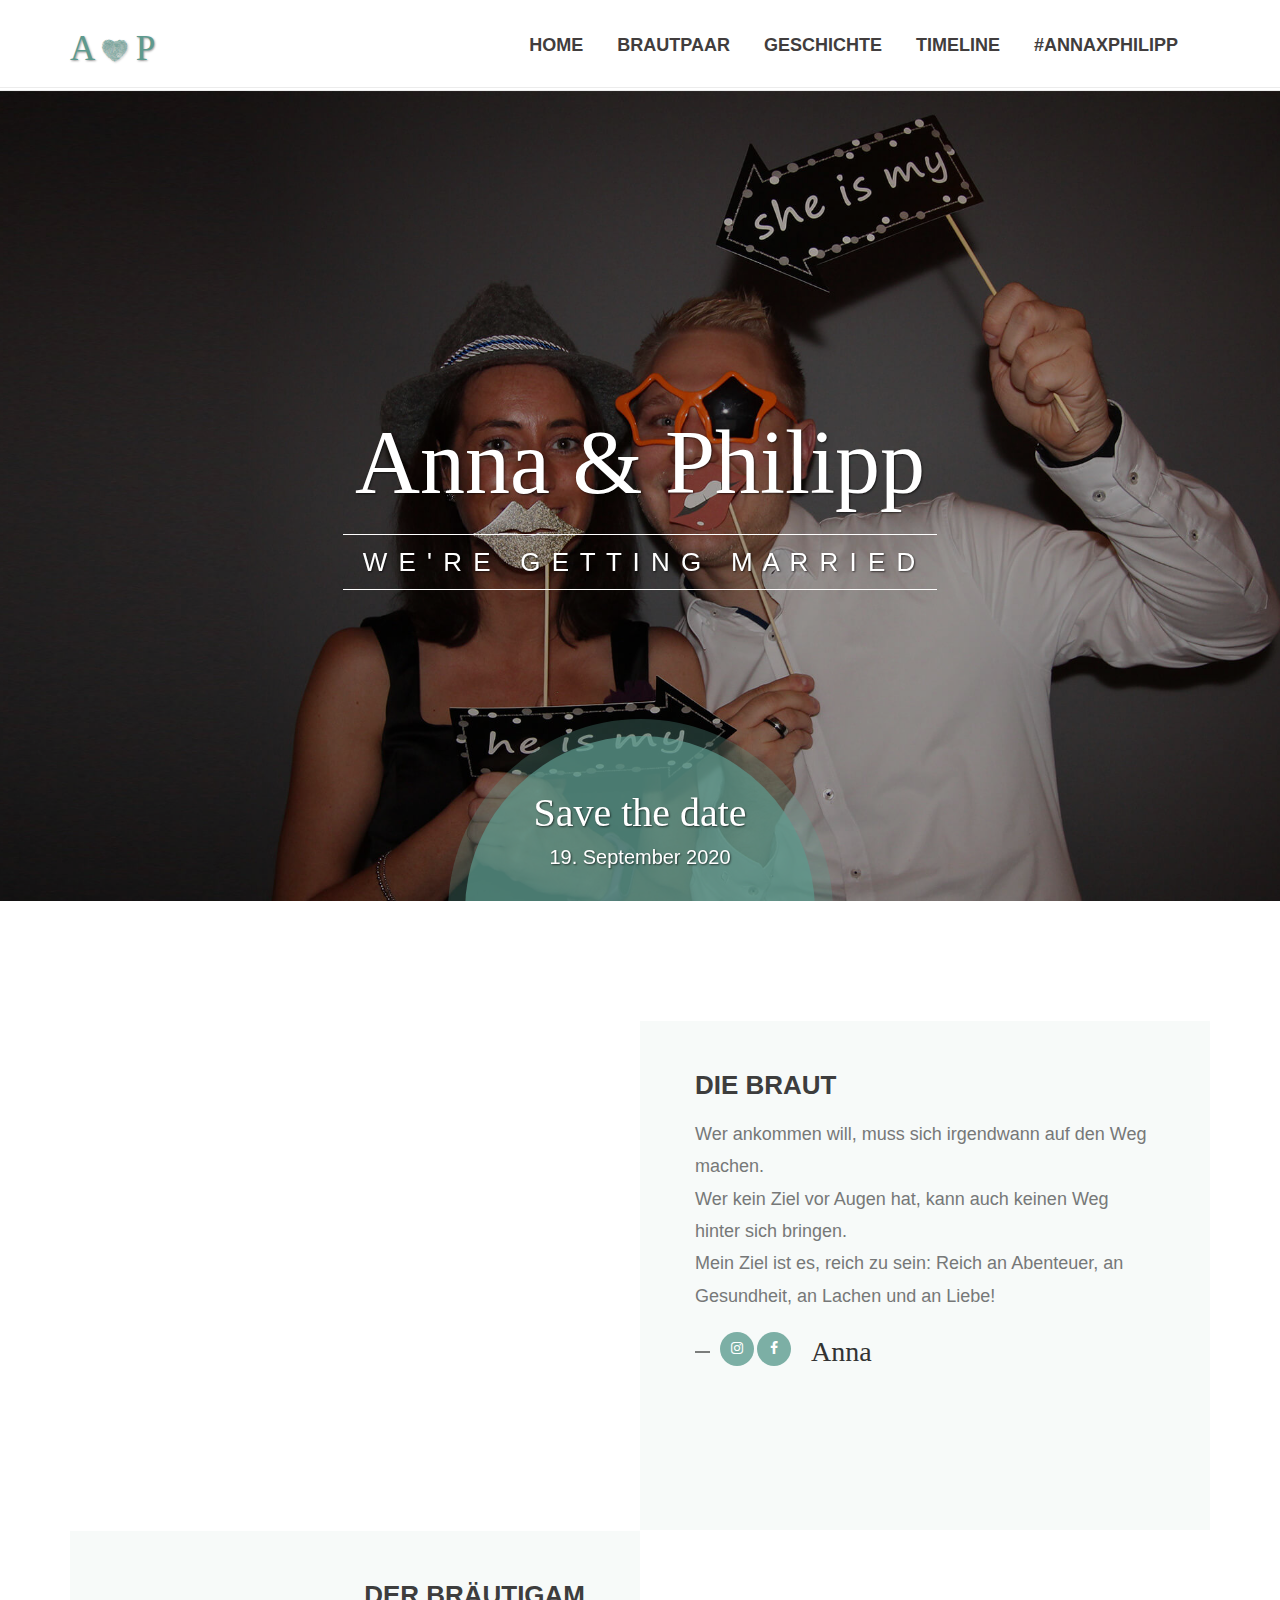
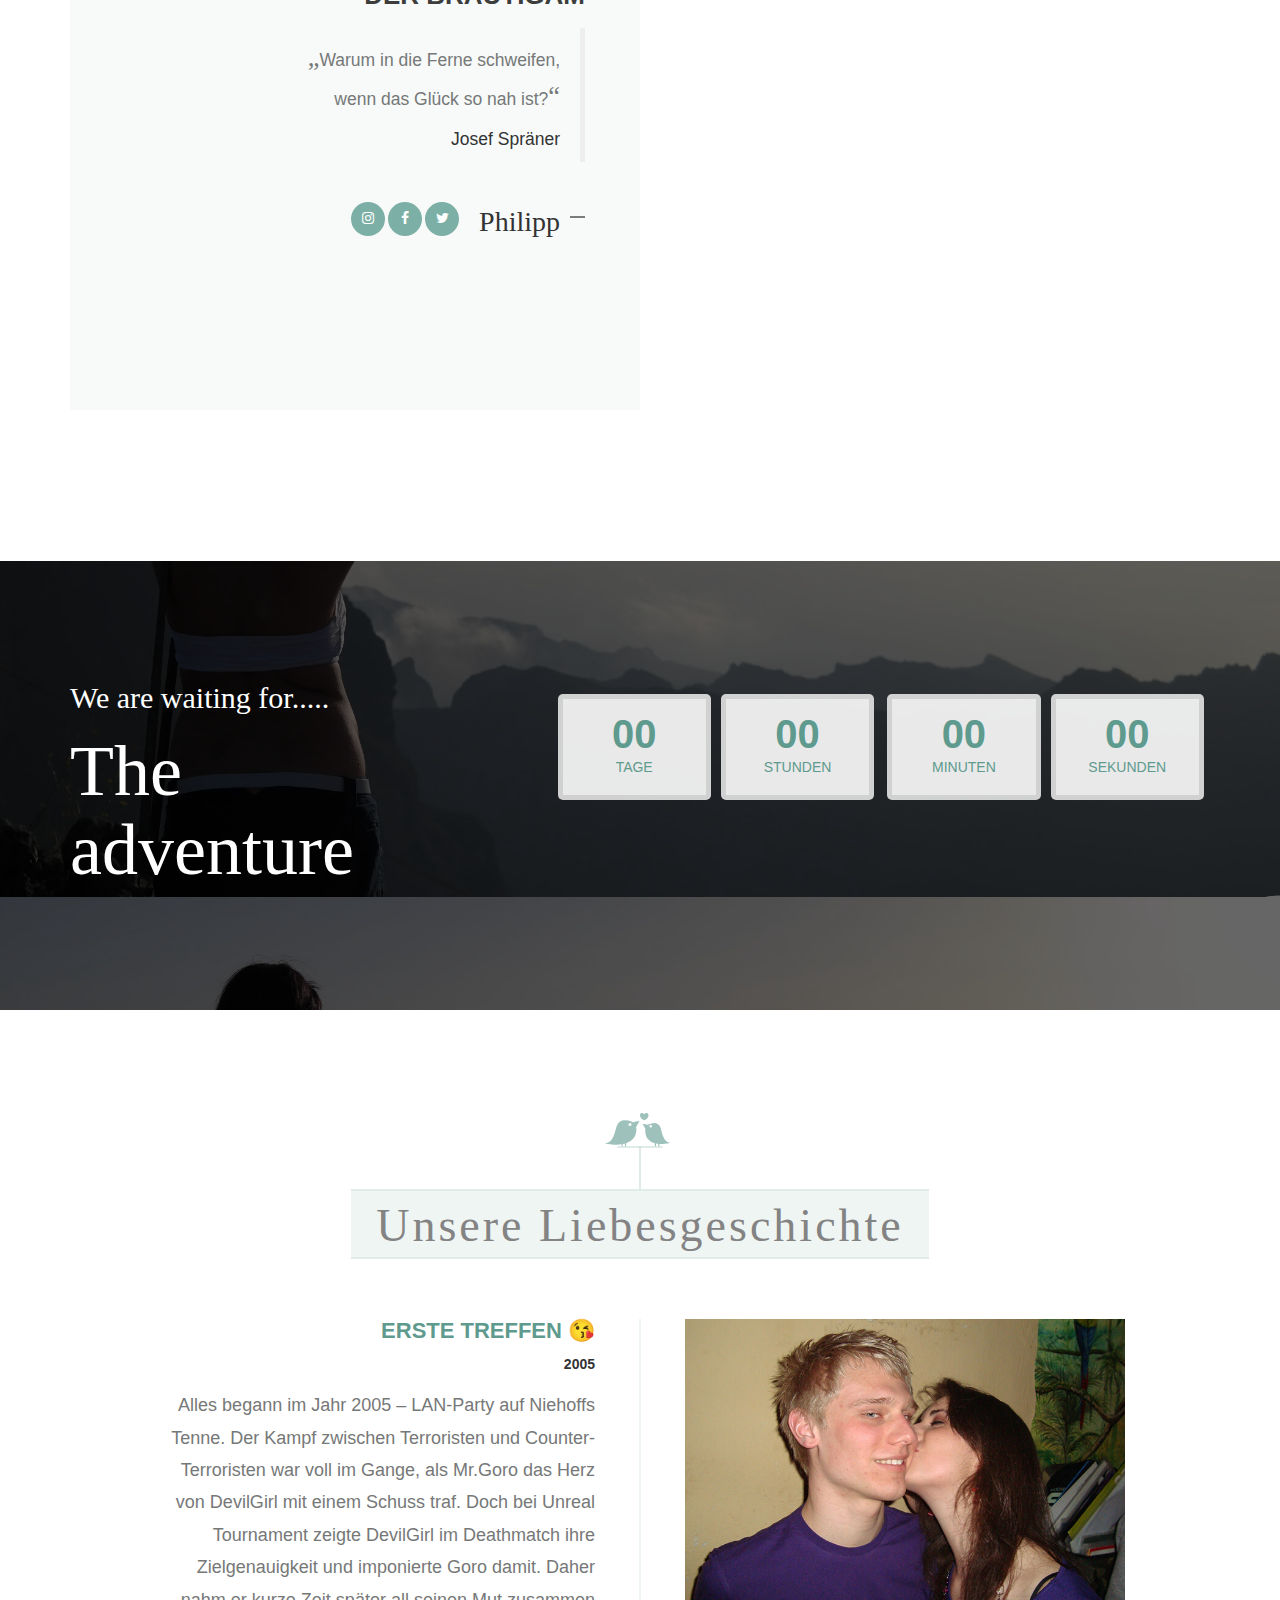
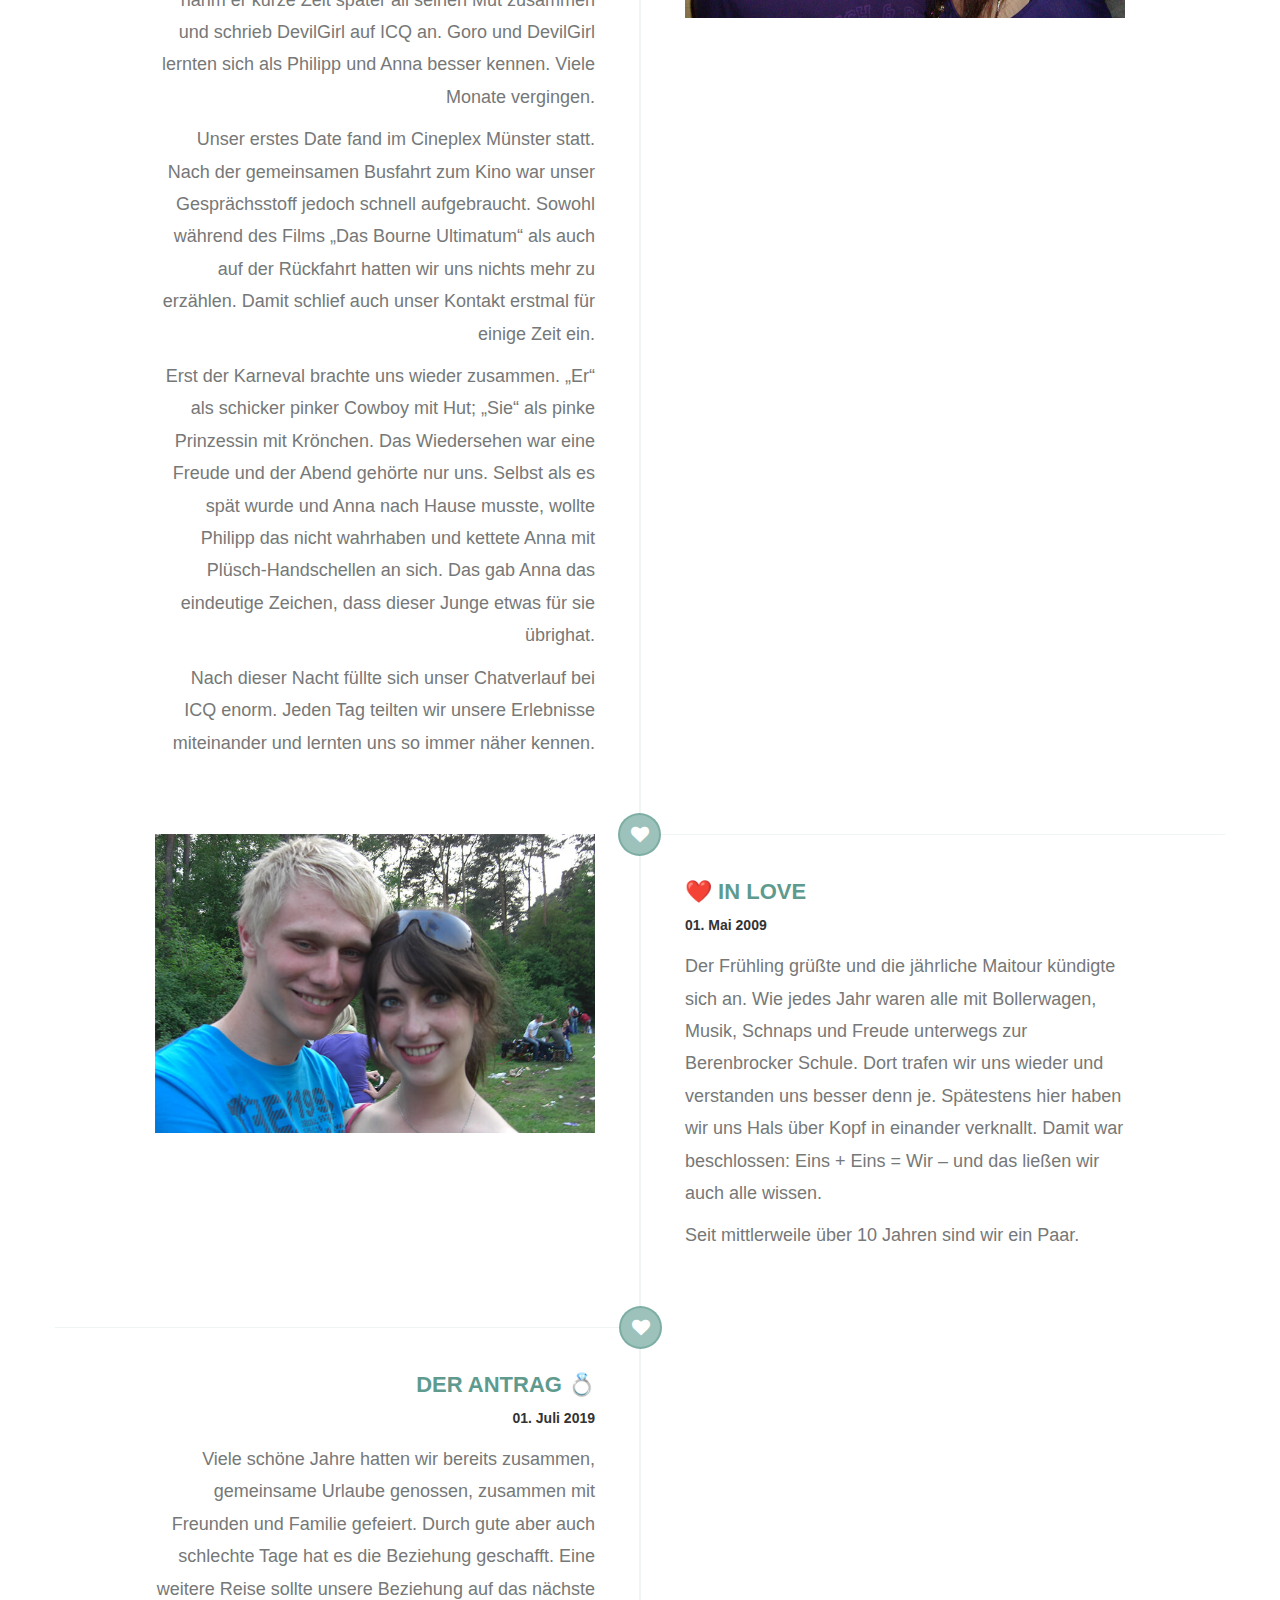
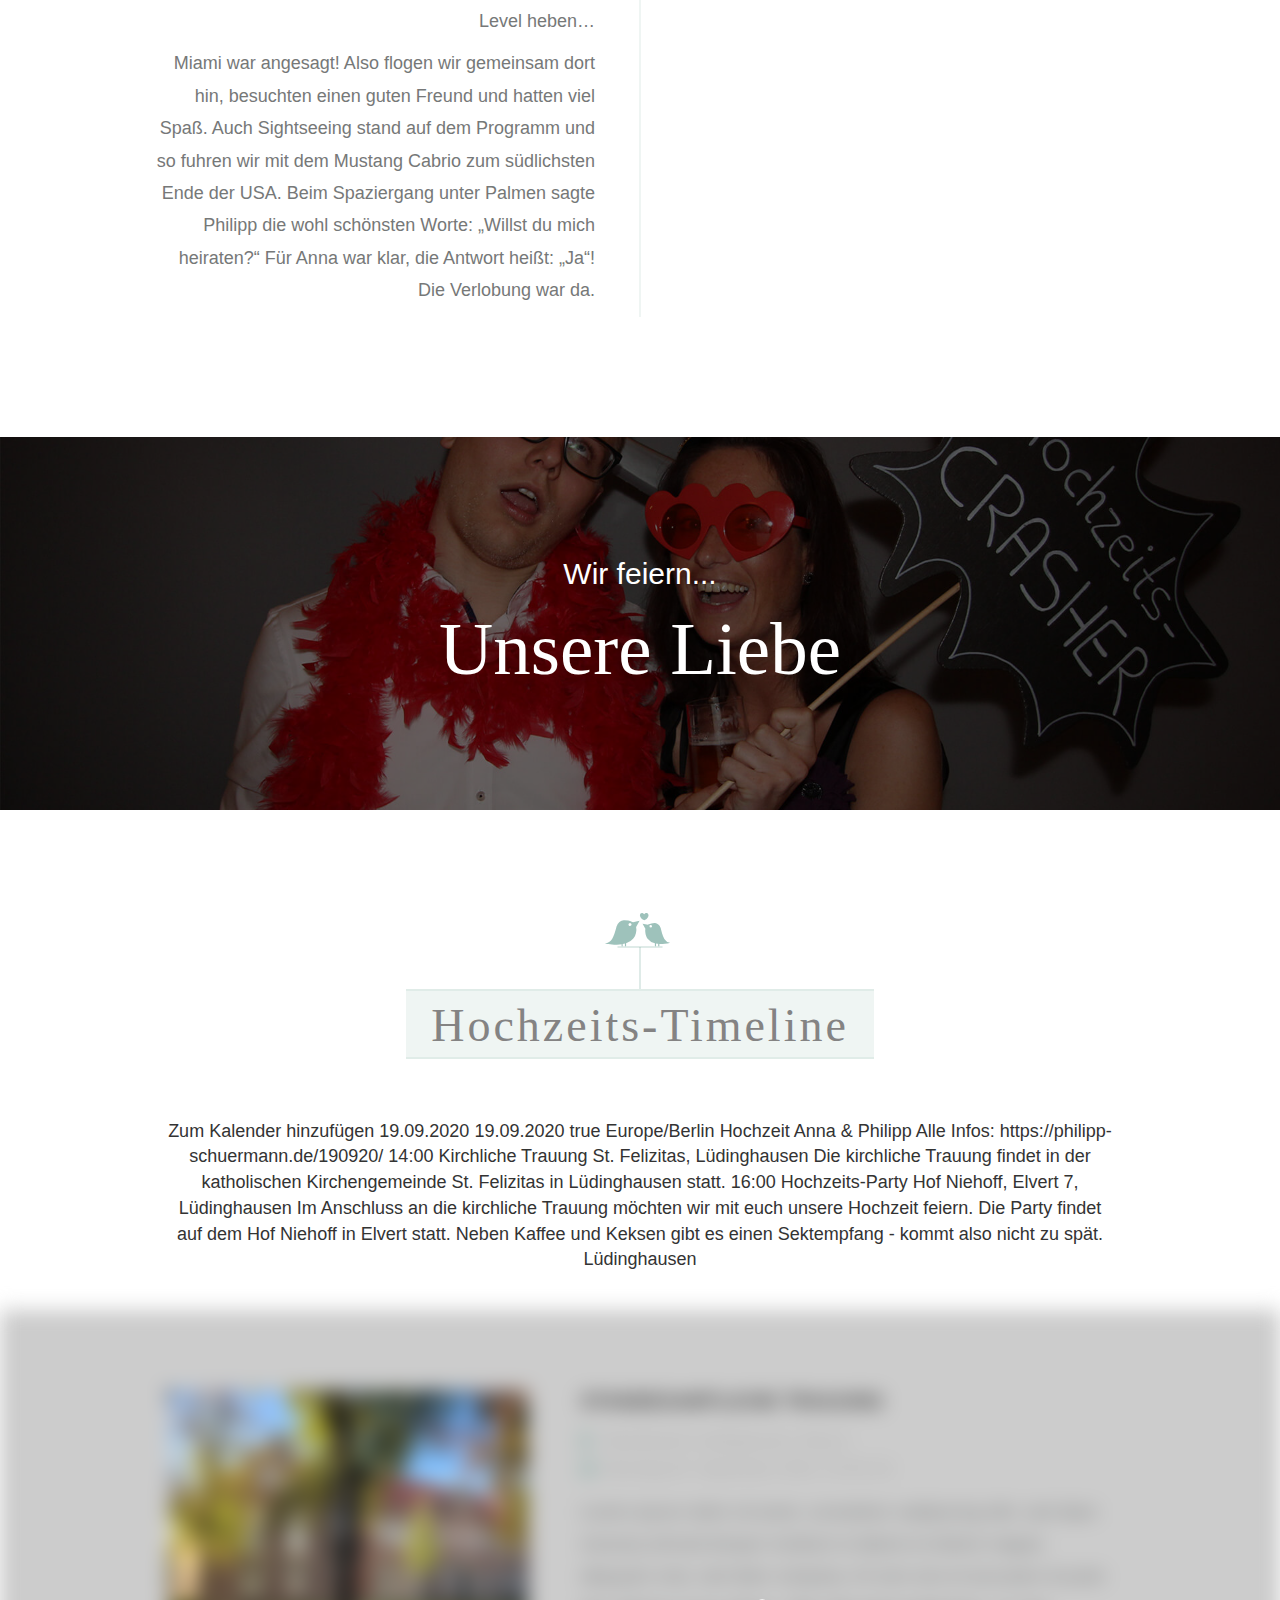
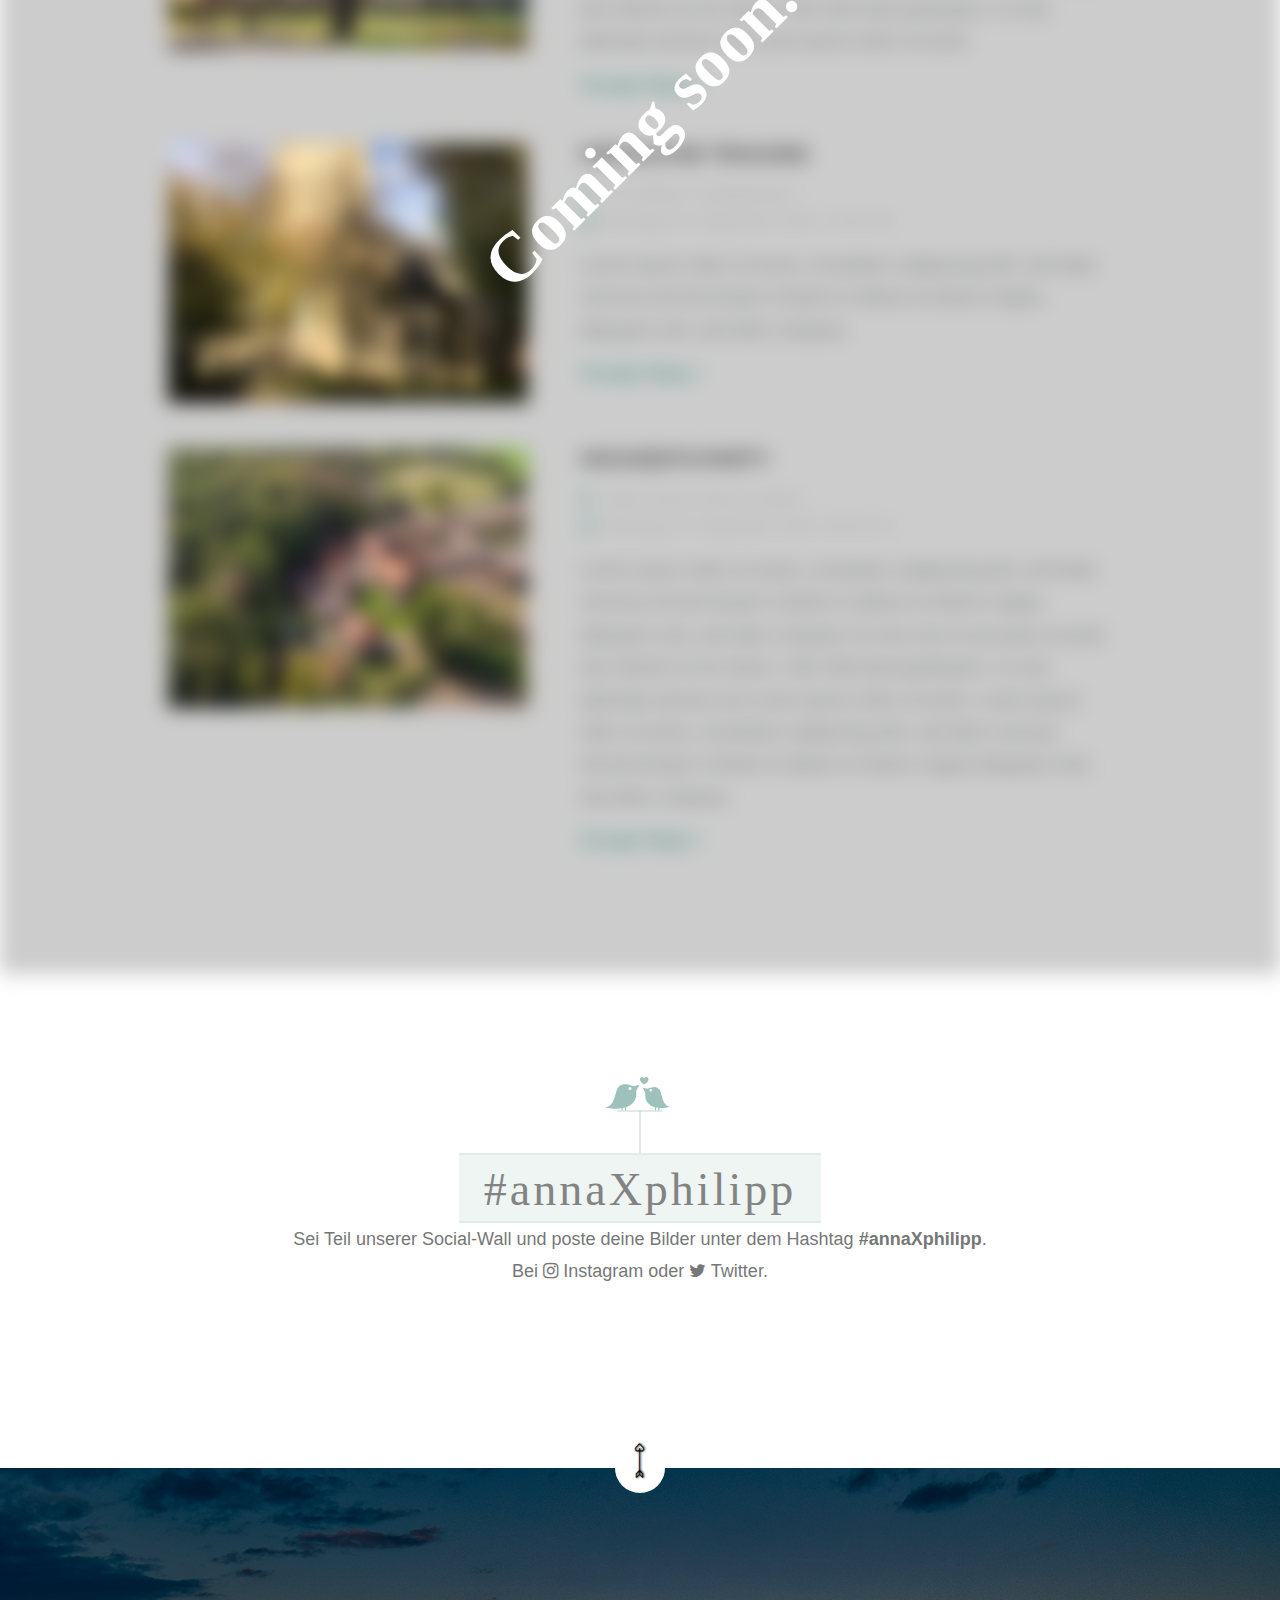
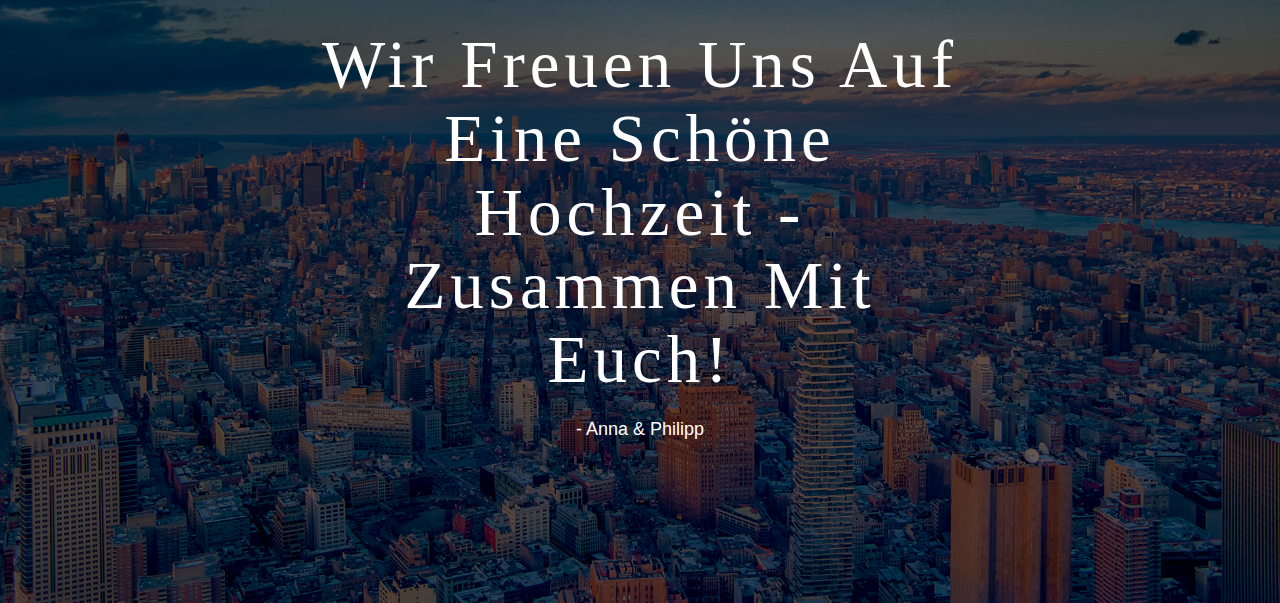
==== commit 90fff5c2: "Rename index-preview.html to index.html" ====
--- a/190920/index.html
+++ b/190920/index.html
@@ -7,8 +7,16 @@
     <meta http-equiv="X-UA-Compatible" content="IE=edge">
     <meta name="viewport" content="width=device-width, initial-scale=1">
 
+    <meta property="og:title" content="Anna ❤️ Philipp 💍 19.09.2020" />
+    <meta property="og:type" content="website" />
+    <meta property="og:url" content="https://philipp-schuermann.de/190920/" />
+    <meta property="og:description" content="Save the Date: Hochzeit Anna & Philipp am 19.09.2020" />
+    <meta property="og:image" content="https://philipp-schuermann.de/190920/images/preview.jpg">
+    <meta property="og:image:width" content="800" />
+    <meta property="og:image:height" content="800" />
+
     <!-- Page Title -->
-    <title> Anna ❤️ Philipp 👰 19.09.2020 </title>
+    <title> Anna ❤️ Philipp 💍 19.09.2020 </title>
 
     <!-- Favicon and Touch Icons -->
     <link href="images/favicon/favicon.png" rel="shortcut icon" type="image/png">
@@ -42,6 +50,7 @@
     <script src="https://oss.maxcdn.com/html5shiv/3.7.3/html5shiv.min.js"></script>
     <script src="https://oss.maxcdn.com/respond/1.4.2/respond.min.js"></script>
     <![endif]-->
+
 </head>
 
 <body id="home">
@@ -151,13 +160,17 @@
                             <div class="details">
                                 <div class="details-inner">
                                     <h3>Die Braut</h3>
-                                    <p>Hi I am suntina , dummy text of the printing and typesetting industry. Lorem Ipsum has been the industry's standard dummy text ever since the 1500s, when an unknown printer took a galley of type and scrambled it to
-                                        make a type specimen book. It has survived not only five centuries.</p>
-                                    <span class="signature">Anna</span>
-                                    <ul class="social-links">
-                                        <li><a href="https://www.instagram.com/anna.niehoff"><i class="fa fa-instagram"></i></a></li>
-                                        <li><a href="https://www.facebook.com/anna.niehoff"><i class="fa fa-facebook"></i></a></li>
-                                    </ul>
+                                    <p>Wer ankommen will, muss sich irgendwann auf den Weg machen.<br />Wer kein Ziel vor Augen hat, kann auch keinen Weg hinter sich bringen.<br />Mein Ziel ist es, reich zu sein: Reich an Abenteuer, an Gesundheit, an Lachen und an Liebe!</p>
+                                    <span class="signature">
+                                        <ul class="social-links">
+                                            <li><a href="https://www.instagram.com/anna.niehoff"><i class="fa fa-instagram"></i></a></li>
+                                            <li><a href="https://www.facebook.com/anna.niehoff"><i class="fa fa-facebook"></i></a></li>
+                                            <li class="signature-text">Anna</li>
+                                        </ul>
+                                    </span>
+                                    <div class="spotify">
+                                        <iframe src="https://open.spotify.com/embed/track/7bEur55OT1sUsK5iYtT7js" width="100%" height="80" frameborder="0" allowtransparency="true" allow="encrypted-media"></iframe>
+                                    </div>
                                 </div>
                             </div>
                         </div>
@@ -165,14 +178,23 @@
                             <div class="details">
                                 <div class="details-inner">
                                     <h3>Der Bräutigam</h3>
-                                    <p>Hi I am suntina , dummy text of the printing and typesetting industry. Lorem Ipsum has been the industry's standard dummy text ever since the 1500s, when an unknown printer took a galley of type and scrambled it to
-                                        make a type specimen book. It has survived not only five centuries.</p>
-                                    <span class="signature">Philipp</span>
-                                    <ul class="social-links">
-                                        <li><a href="https://www.instagram.com/mrgoro"><i class="fa fa-instagram"></i></a></li>
-                                        <li><a href="https://www.facebook.com/schuermann.philipp"><i class="fa fa-facebook"></i></a></li>
-                                        <li><a href="https://twitter.com/MrGoro"><i class="fa fa-twitter"></i></a></li>
-                                    </ul>
+                                    <figure>
+                                        <blockquote><p>Warum in die Ferne schweifen,<br />wenn das Glück so nah ist?</p><figcaption>Josef Spräner</figcaption></blockquote>
+                                    </figure>
+                                    <span class="signature">
+                                        <ul class="social-links">
+                                            <li><a href="https://www.instagram.com/mrgoro"><i class="fa fa-instagram"></i></a></li>
+                                            <li><a href="https://www.facebook.com/schuermann.philipp"><i class="fa fa-facebook"></i></a></li>
+                                            <li><a href="https://twitter.com/MrGoro"><i class="fa fa-twitter"></i></a></li>
+                                            <li class="signature-text">Philipp</li>
+                                        </ul>
+                                    </span>
+                                    <div class="spotify">
+                                        <!-- Apple Music
+                                        <iframe allow="autoplay *; encrypted-media *;" frameborder="0" height="150" style="width:100%;max-width:660px;overflow:hidden;background:transparent;" sandbox="allow-forms allow-popups allow-same-origin allow-scripts allow-storage-access-by-user-activation allow-top-navigation-by-user-activation" src="https://embed.music.apple.com/de/album/schenk-mir-dein-herz/715896770?i=715899109&app=music"></iframe>
+                                        Apple Music (end) -->
+                                        <iframe src="https://open.spotify.com/embed/track/4slvkuyNSkOg8M80v8Jndp" width="100%" height="80" frameborder="0" allowtransparency="true" allow="encrypted-media"></iframe>
+                                    </div>
                                 </div>
                             </div>
                             <div class="img-holder wow fadeInRightSlow">
@@ -231,8 +253,13 @@
                                     <div class="story-text right-align-text">
                                         <h3>Erste Treffen 😘</h3>
                                         <span class="date">2005</span>
-                                        <p>A wonderful serenity has taken possession of my entire soul, like these sweet mornings of spring which I enjoy with my whole heart. I am alone, and feel the charm of existence in this spot, which was created for
-                                            the bliss of souls like mine. I am so happy, my dear friend, </p>
+                                        <p>Alles begann im Jahr 2005 – LAN-Party auf Niehoffs Tenne. Der Kampf zwischen Terroristen und Counter-Terroristen war voll im Gange, als Mr.Goro das Herz von DevilGirl mit einem Schuss traf. Doch bei Unreal Tournament zeigte DevilGirl im Deathmatch ihre Zielgenauigkeit und imponierte Goro damit. Daher nahm er kurze Zeit später all seinen Mut zusammen und schrieb DevilGirl auf ICQ an. Goro und DevilGirl lernten sich als Philipp und Anna besser kennen. Viele Monate vergingen. </p>
+                                        
+                                        <p>Unser erstes Date fand im Cineplex Münster statt. Nach der gemeinsamen Busfahrt zum Kino war unser Gesprächsstoff jedoch schnell aufgebraucht. Sowohl während des Films „Das Bourne Ultimatum“ als auch auf der Rückfahrt hatten wir uns nichts mehr zu erzählen. Damit schlief auch unser Kontakt erstmal für einige Zeit ein.</p>
+                                        
+                                        <p>Erst der Karneval brachte uns wieder zusammen. „Er“ als schicker pinker Cowboy mit Hut; „Sie“ als pinke Prinzessin mit Krönchen. Das Wiedersehen war eine Freude und der Abend gehörte nur uns. Selbst als es spät wurde und Anna nach Hause musste, wollte Philipp das nicht wahrhaben und kettete Anna mit Plüsch-Handschellen an sich. Das gab Anna das eindeutige Zeichen, dass dieser Junge etwas für sie übrighat.</p>
+                                        
+                                        <p>Nach dieser Nacht füllte sich unser Chatverlauf bei ICQ enorm. Jeden Tag teilten wir unsere Erlebnisse miteinander und lernten uns so immer näher kennen.</p>
                                     </div>
                                 </div>
                                 <div class="col col-md-6">
@@ -255,10 +282,9 @@
                                     <div class="story-text">
                                         <h3>❤️ In Love️</h3>
                                         <span class="date">01. Mai 2009</span>
-                                        <p>
-                                            A wonderful serenity has taken possession of my entire soul, like these sweet mornings of spring which I enjoy with my whole heart. I am alone, and feel the charm of existence in this spot, which was created for the bliss of souls like mine. I am so happy,
-                                            my dear friend,
-                                        </p>
+                                        <p>Der Frühling grüßte und die jährliche Maitour kündigte sich an. Wie jedes Jahr waren alle mit Bollerwagen, Musik, Schnaps und Freude unterwegs zur Berenbrocker Schule. Dort trafen wir uns wieder und verstanden uns besser denn je. Spätestens hier haben wir uns Hals über Kopf in einander verknallt. Damit war beschlossen: Eins + Eins = Wir – und das ließen wir auch alle wissen.</p>
+                                        
+                                        <p>Seit mittlerweile über 10 Jahren sind wir ein Paar.</p>
                                     </div>
                                 </div>
                             </div>
@@ -270,13 +296,14 @@
                                     <div class="story-text right-align-text">
                                         <h3>Der Antrag 💍</h3>
                                         <span class="date">01. Juli 2019</span>
-                                        <p>
-                                            Am südlichsten Punkt der USA in Key West, Florida antwortet Anna auf die Frage "willst du mich heiraten" mit "Ja!".
-                                        </p>
+                                        <p>Viele schöne Jahre hatten wir bereits zusammen, gemeinsame Urlaube genossen, zusammen mit Freunden und Familie gefeiert. Durch gute aber auch schlechte Tage hat es die Beziehung geschafft. Eine weitere Reise sollte unsere Beziehung auf das nächste Level heben…</p>
+                                        
+                                        <p>Miami war angesagt! Also flogen wir gemeinsam dort hin, besuchten einen guten Freund und hatten viel Spaß. Auch Sightseeing stand auf dem Programm und so fuhren wir mit dem Mustang Cabrio zum südlichsten Ende der USA. Beim Spaziergang unter Palmen sagte Philipp die wohl schönsten Worte: „Willst du mich heiraten?“ Für Anna war klar, die Antwort heißt: „Ja“! Die Verlobung war da.</p>
                                     </div>
                                 </div>
                                 <div class="col col-md-6">
                                     <div class="img-holder right-align-text story-slider">
+                                        <img src="images/story/engagement.gif" alt class="img img-responsive">
                                         <img src="images/story/engagement-1.jpg" alt class="img img-responsive">
                                         <img src="images/story/engagement-2.jpg" alt class="img img-responsive">
                                         <img src="images/story/engagement-3.jpg" alt class="img img-responsive">
@@ -319,41 +346,80 @@
                         </div>
                     </div>
                 </div>
+                <!-- end section-title -->
+                <div class="row">
+                    <div class="col col-lg-10 col-lg-offset-1 ">
+                        <div class="center">
+                            <div title="Zum Kalender hinzufügen" class="addeventatc">
+                                Zum Kalender hinzufügen
+                                <span class="start">19.09.2020</span>
+                                <span class="end">19.09.2020</span>
+                                <span class="all_day_event">true</span>
+                                <span class="timezone">Europe/Berlin</span>
+                                <span class="title">Hochzeit Anna & Philipp</span>
+                                <span class="description">
+                                        Alle Infos: https://philipp-schuermann.de/190920/
+
+                                        14:00 Kirchliche Trauung
+                                        St. Felizitas, Lüdinghausen
+                                        
+                                        Die kirchliche Trauung findet in der katholischen Kirchengemeinde St. Felizitas in Lüdinghausen statt.
+                                        
+                                        16:00 Hochzeits-Party
+                                        Hof Niehoff, Elvert 7, Lüdinghausen
+                                        
+                                        Im Anschluss an die kirchliche Trauung möchten wir mit euch unsere Hochzeit feiern. Die Party findet auf dem Hof Niehoff in Elvert statt. Neben Kaffee und Keksen gibt es einen Sektempfang - kommt also nicht zu spät.
+                                </span>
+                                <span class="location">Lüdinghausen</span>
+                            </div>
+                        </div>
+                    </div>
+                </div>
+            </div>
+        </section>
+
+        <!-- start events-section blur -->
+        <div class="overlay ">
+            <h1>Coming soon.</h1>
+        </div>
+        <section class="events-section section-padding blur " id="events-blur">
+            <div class="container ">
                 <div class="row ">
                     <div class="col col-lg-10 col-lg-offset-1 ">
-                        <div class="event ">
+                        <div class="event">
                             <div class="img-holder ">
                                 <img src="images/events/event-1.jpg " alt class="img img-responsive ">
                             </div>
                             <div class="details ">
                                 <h3>Standesamtliche Trauung</h3>
                                 <ul>
-                                    <li><i class="fa fa-map-marker"></i> Standesamt Lüdinghausen, Borg 2 </li>
-                                    <li><i class="fa fa-clock-o"></i> Samstag 05. September 2020, 14:30 Uhr </li>
+                                    <li><i class="fa fa-map-marker "></i> Standesamt Lüdinghausen, Borg 2 </li>
+                                    <li><i class="fa fa-clock-o "></i> Samstag 05. September 2020, 14:30 Uhr </li>
                                 </ul>
                                 <p>
-                                    Das erste Ja-Wort geben wir uns bereits am 05.09. im Standesamt Lüdinghausen.
+                                    Lorem ipsum dolor sit amet, consetetur sadipscing elitr, sed diam nonumy eirmod tempor invidunt ut labore et dolore magna aliquyam erat, sed diam voluptua. At vero eos et accusam et justo duo dolores et ea rebum. Stet clita kasd gubergren, no sea takimata
+                                    sanctus est Lorem ipsum dolor sit amet.
                                 </p>
-                                <a class="see-location-btn popup-gmaps" href="https://www.google.com/maps/embed?pb=!1m14!1m8!1m3!1d9875.764167851612!2d7.442091!3d51.770685!3m2!1i1024!2i768!4f13.1!3m3!1m2!1s0x0%3A0x6278a024fe5591e2!2sStandesamt%20L%C3%BCdinghausen!5e0!3m2!1sde!2sde!4v1572173509080!5m2!1sde!2sde ">
-                                    Google Maps <i class="fa fa-angle-right"></i>
+                                <a class="see-location-btn popup-gmaps " href="https://www.google.com/maps/embed?pb=!1m14!1m8!1m3!1d9875.764167851612!2d7.442091!3d51.770685!3m2!1i1024!2i768!4f13.1!3m3!1m2!1s0x0%3A0x6278a024fe5591e2!2sStandesamt%20L%C3%BCdinghausen!5e0!3m2!1sde!2sde!4v1572173509080!5m2!1sde!2sde ">
+                                    Google Maps <i class="fa fa-angle-right "></i>
                                 </a>
                             </div>
                         </div>
-                        <div class="event">
+                        <div class="event ">
                             <div class="img-holder ">
                                 <img src="images/events/event-2.jpg " alt class="img img-responsive ">
                             </div>
                             <div class="details ">
                                 <h3>Kirchliche Trauung</h3>
                                 <ul>
-                                    <li><i class="fa fa-map-marker"></i> St. Felizitas, Lüdinghausen </li>
-                                    <li><i class="fa fa-clock-o"></i> Samstag 19. September 2020, 14:00 Uhr </li>
+                                    <li><i class="fa fa-map-marker "></i> St. Felizitas, Lüdinghausen </li>
+                                    <li><i class="fa fa-clock-o "></i> Samstag 19. September 2020, 14:00 Uhr </li>
                                 </ul>
                                 <p>
-                                    Die kirchliche Trauung findet in der katholischen Kirchengemeinde St. Felizitas in Lüdinghausen statt.
+                                    Lorem ipsum dolor sit amet, consetetur sadipscing elitr, sed diam nonumy eirmod tempor invidunt ut labore et dolore magna aliquyam erat, sed diam voluptua.
                                 </p>
-                                <a class="see-location-btn popup-gmaps" href="https://www.google.com/maps/embed?pb=!1m14!1m8!1m3!1d9875.900658376797!2d7.4446787!3d51.7700612!3m2!1i1024!2i768!4f13.1!3m3!1m2!1s0x0%3A0x549665229efc0076!2sKatholische%20Kirchengemeinde%20St.%20Felizitas!5e0!3m2!1sde!2sde!4v1572173401142!5m2!1sde!2sde">
-                                    Google Maps <i class="fa fa-angle-right"></i>
+                                <a class="see-location-btn popup-gmaps " href="https://www.google.com/maps/embed?pb=!1m14!1m8!1m3!1d9875.900658376797!2d7.4446787!3d51.7700612!3m2!1i1024!2i768!4f13.1!3m3!1m2!1s0x0%3A0x549665229efc0076!2sKatholische%20Kirchengemeinde%20St.%20Felizitas!5e0!3m2!1sde!2sde!4v1572173401142!5m2!1sde!2sde ">
+                                    Google Maps <i class="fa fa-angle-right "></i>
                                 </a>
                             </div>
                         </div>
@@ -364,19 +430,16 @@
                             <div class="details ">
                                 <h3>Hochzeits-Party</h3>
                                 <ul>
-                                    <li><i class="fa fa-map-marker"></i> Hof Niehoff, Elvert 7, Lüdinghausen </li>
-                                    <li><i class="fa fa-clock-o"></i> Samstag 19. September 2020, 16:00 Uhr </li>
+                                    <li><i class="fa fa-map-marker "></i> Super Secret Party Location </li>
+                                    <li><i class="fa fa-clock-o "></i> Samstag 19. September 2020, 00:00 Uhr </li>
                                 </ul>
                                 <p>
-                                    Im Anschluss an die kirchliche Trauung möchten wir mit euch unsere Hochzeit feiern. Die Party findet auf dem Hof Niehoff in Elvert statt. Neben Kaffee und Keksen gibt es einen Sektempfang - kommt also nicht zu spät.
+                                    Lorem ipsum dolor sit amet, consetetur sadipscing elitr, sed diam nonumy eirmod tempor invidunt ut labore et dolore magna aliquyam erat, sed diam voluptua. At vero eos et accusam et justo duo dolores et ea rebum. Stet clita kasd gubergren, no sea takimata
+                                    sanctus est Lorem ipsum dolor sit amet. Lorem ipsum dolor sit amet, consetetur sadipscing elitr, sed diam nonumy eirmod tempor invidunt ut labore et dolore magna aliquyam erat, sed diam voluptua.
                                 </p>
-                                <a class="see-location-btn popup-gmaps" href="https://www.google.com/maps/embed?pb=!1m18!1m12!1m3!1d2467.3232839224875!2d7.434261315936148!3d51.80025329706897!2m3!1f0!2f0!3f0!3m2!1i1024!2i768!4f13.1!3m3!1m2!1s0x47b9a9f636ece503%3A0xa466dbf6e5af8764!2sElvert%207%2C%2059348%20L%C3%BCdinghausen!5e0!3m2!1sde!2sde!4v1572173560177!5m2!1sde!2sde">
-                                    <i class="fa fa-map"></i> Google Maps
+                                <a class="see-location-btn popup-gmaps " href="http://philipp-schuermann.de">
+                                    Google Maps <i class="fa fa-angle-right "></i>
                                 </a>
-                                &nbsp;&nbsp;
-                                <a class="see-location-btn" href="https://calendar.google.com/event?action=TEMPLATE&tmeid=bHAyNTV0MjMyZjducTQ5anJna2JoN3BxcWMgbWFpbC5tcmdvcm9AbQ&tmsrc=mail.mrgoro%40gmail.com">
-                                    <i class="fa fa-calendar"></i> Google Calendar
-                                </a>
                             </div>
                         </div>
                     </div>
@@ -389,7 +452,7 @@
 
 
         <!-- start gallery-section -->
-        <section class="gallery-section section-padding " id="wall ">
+        <section class="gallery-section section-padding " id="wall">
             <div class="container ">
                 <div class="row ">
                     <div class="col col-xs-12 ">
@@ -449,6 +512,19 @@
     <!-- Custom script for this template -->
     <script src="js/script.js "></script>
 
+    <!-- AddEvent script -->
+    <script type="text/javascript" src="https://addevent.com/libs/atc/1.6.1/atc.min.js" async defer></script>
+    <script type="text/javascript">
+        window.addeventasync = function() {
+            addeventatc.settings({
+                yahoo: {
+                    show: false,
+                },
+                mouse: true
+            });
+        };
+    </script>
+
     <!-- Global site tag (gtag.js) - Google Analytics -->
     <script async src="https://www.googletagmanager.com/gtag/js?id=UA-50190529-1 "></script>
     <script>
@@ -464,4 +540,4 @@
 
 </body>
 
-</html>+</html>
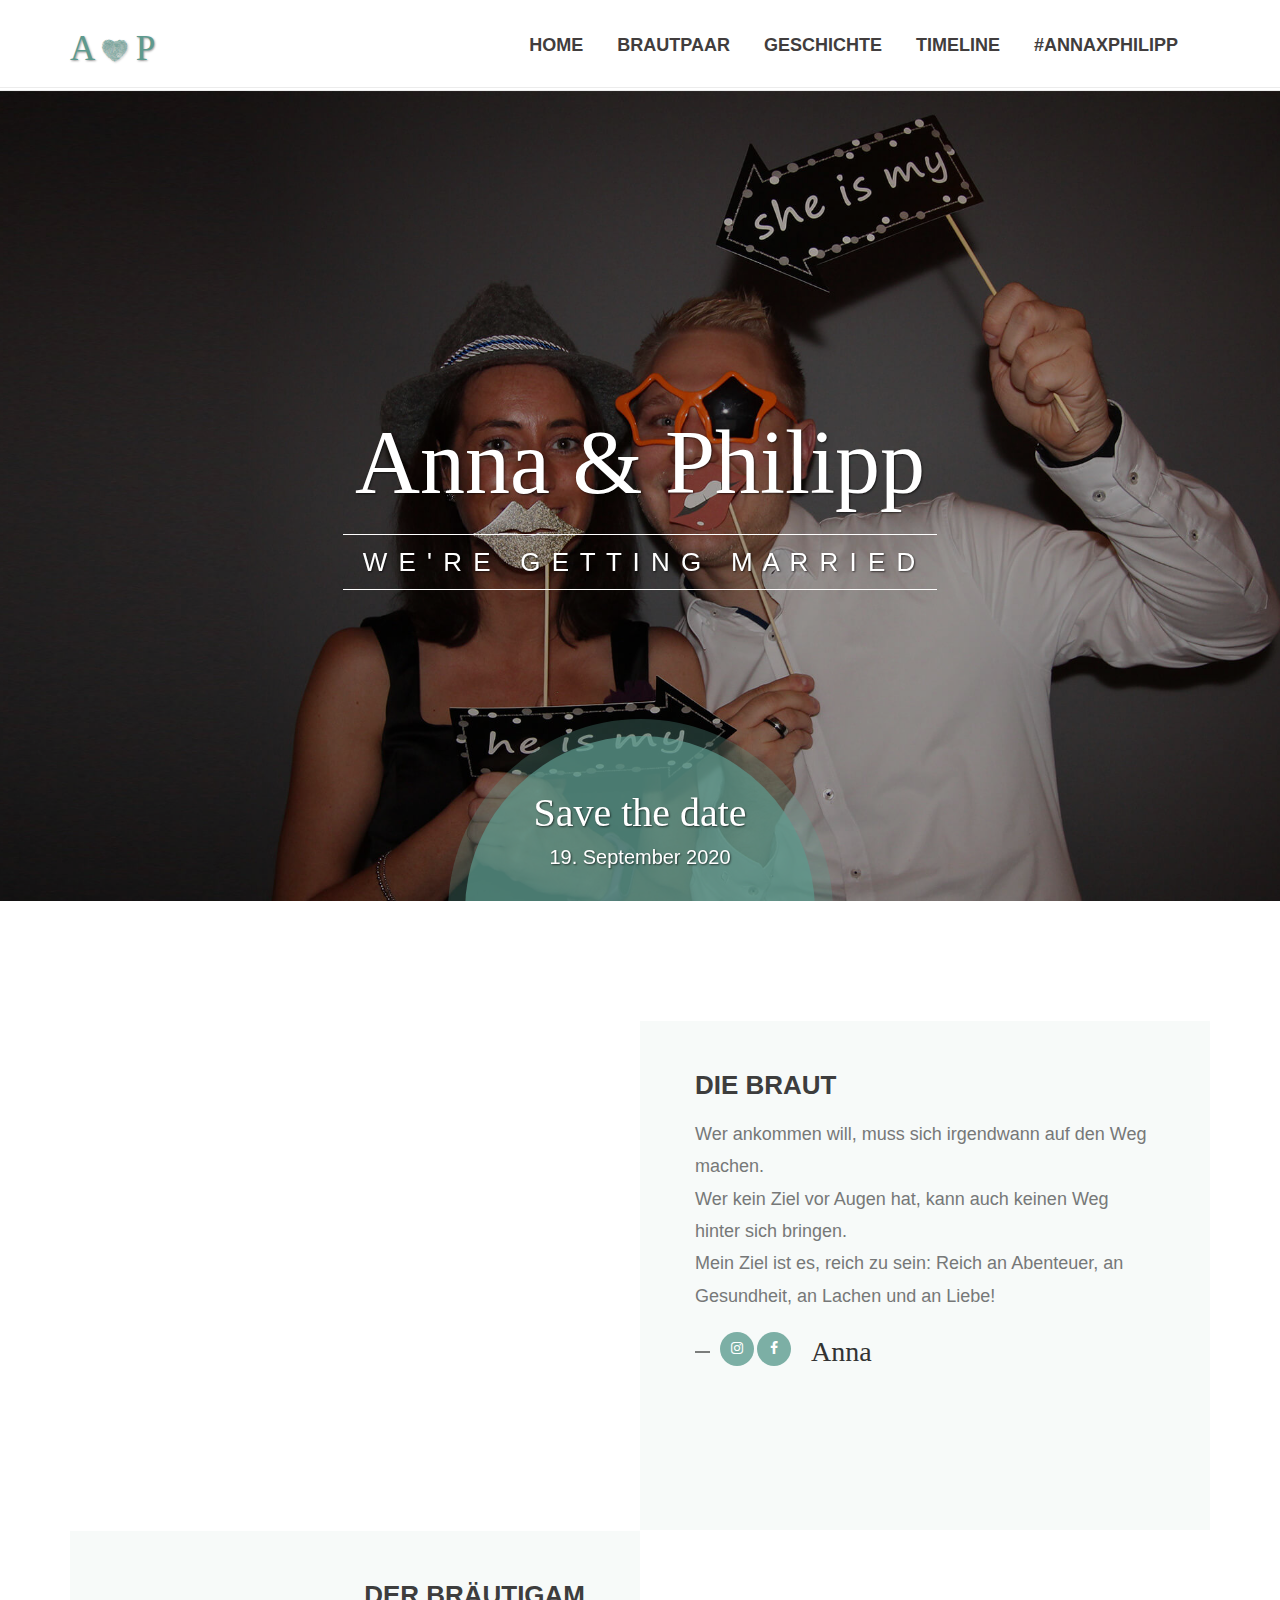
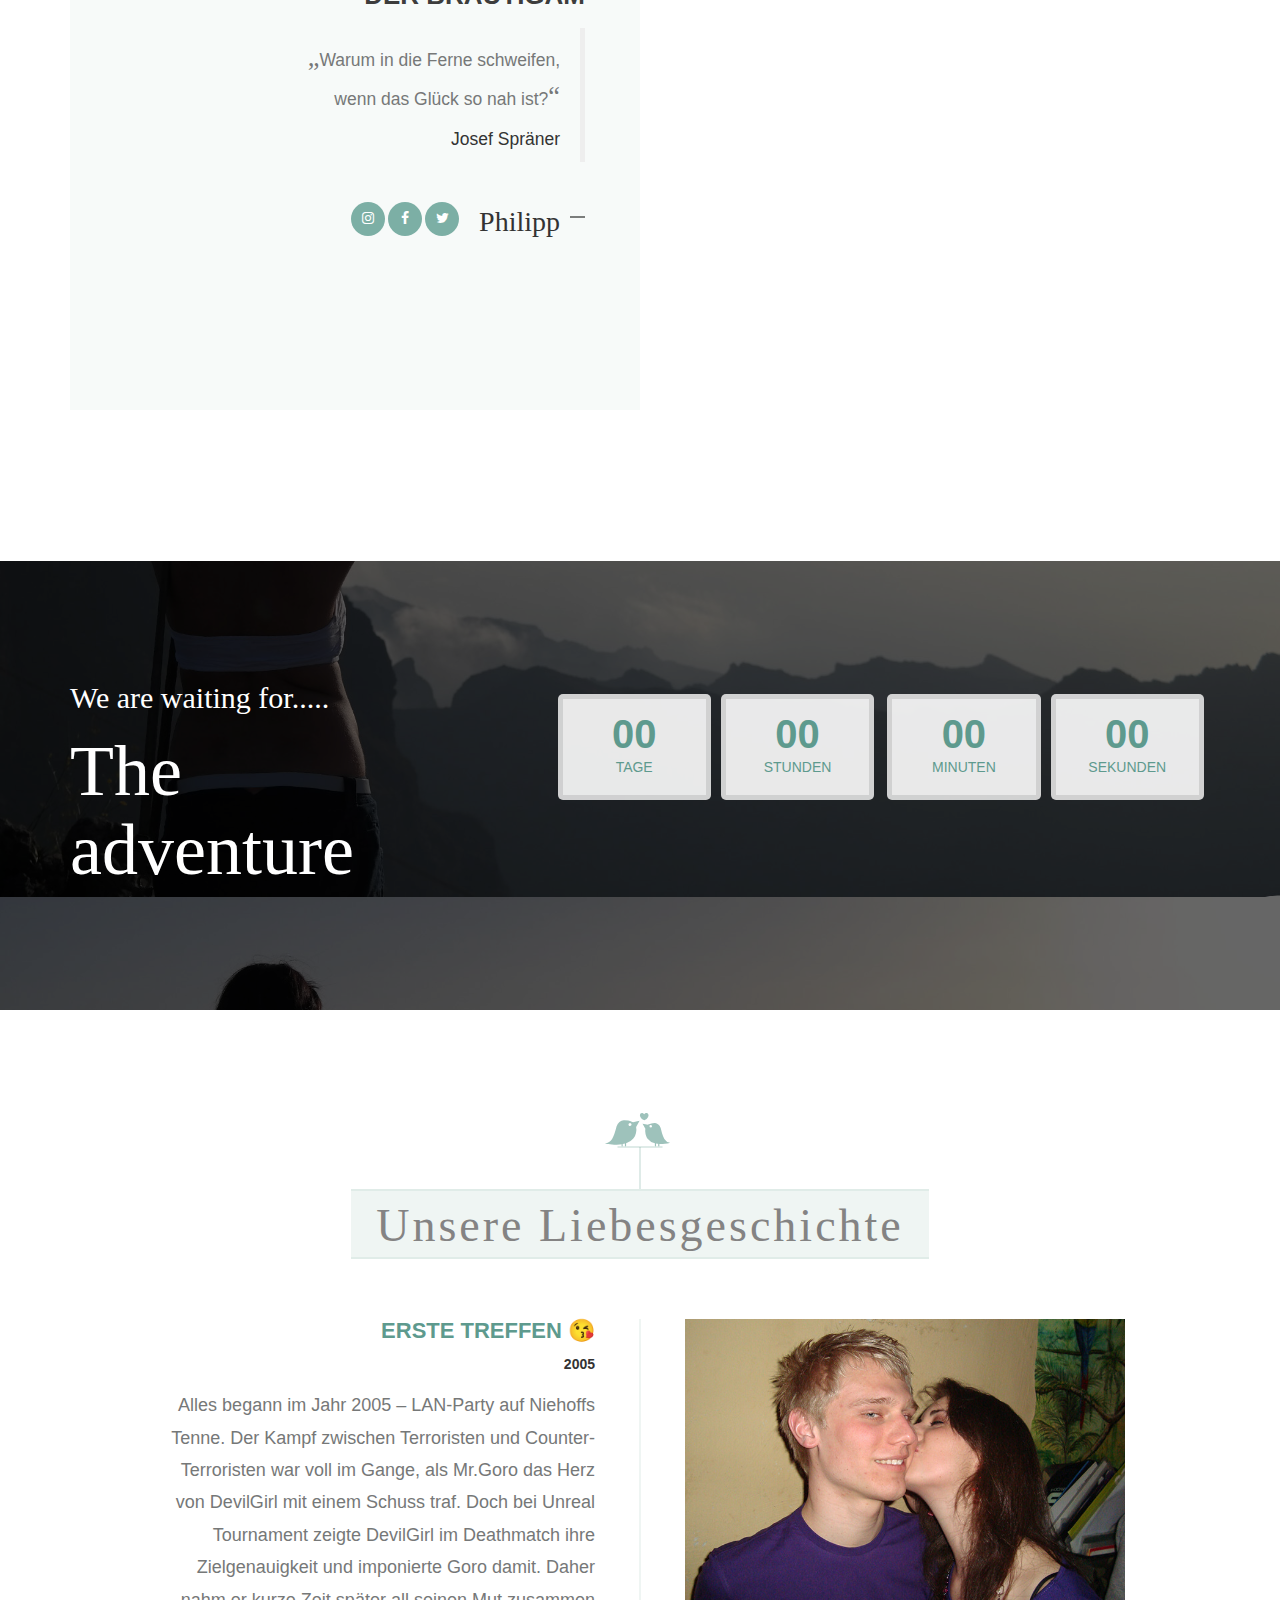
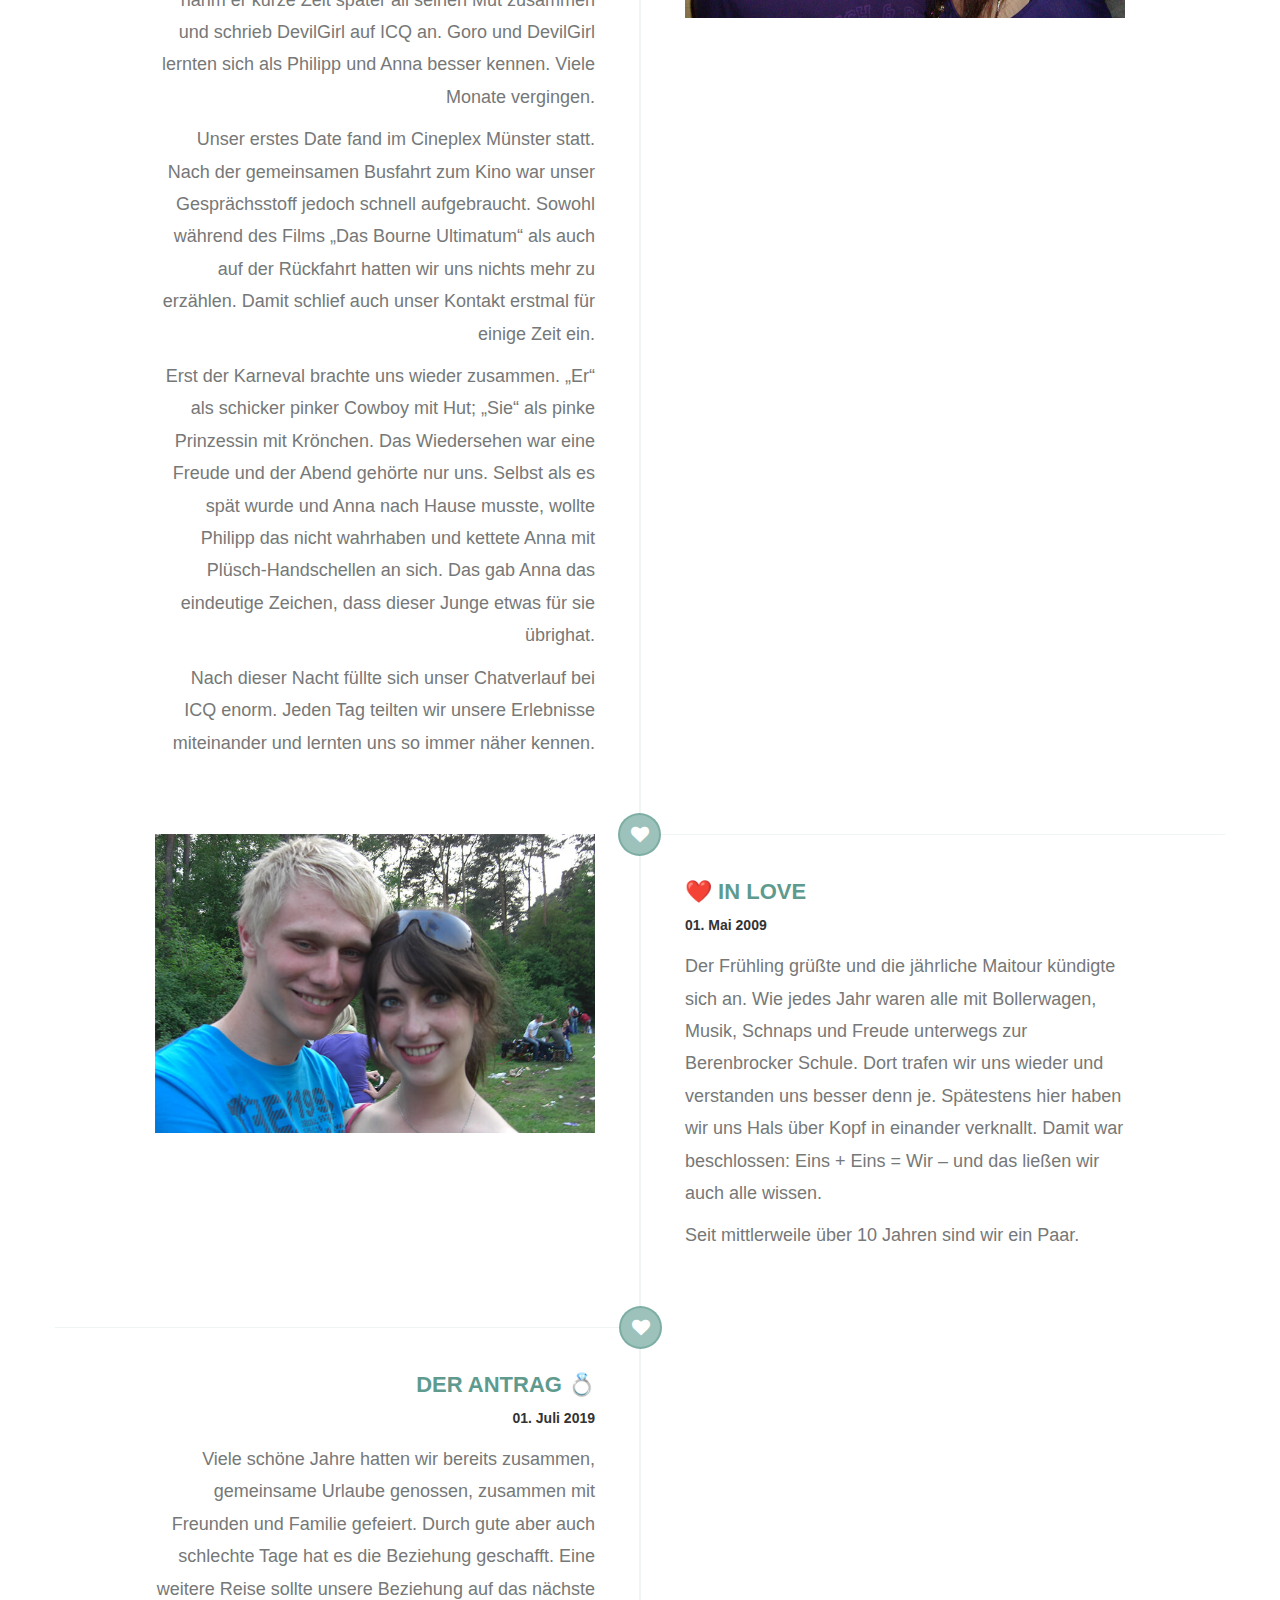
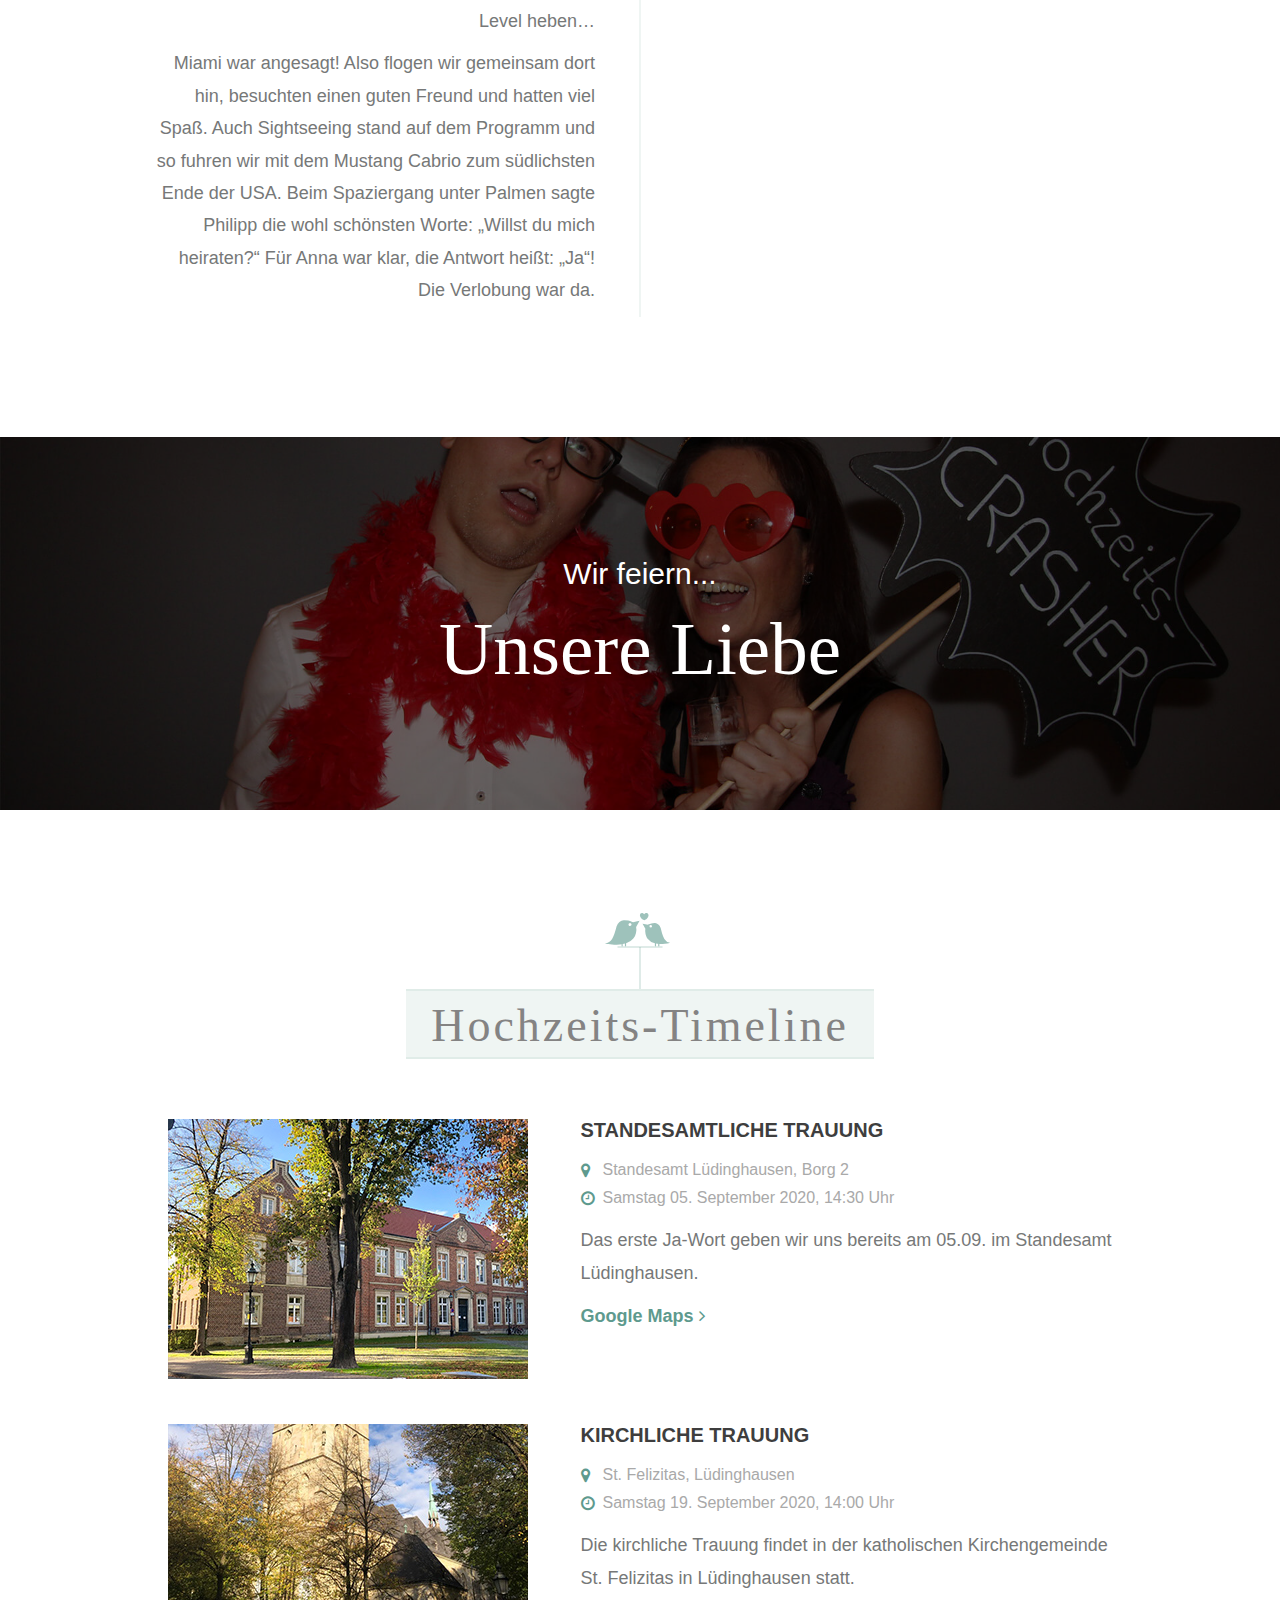
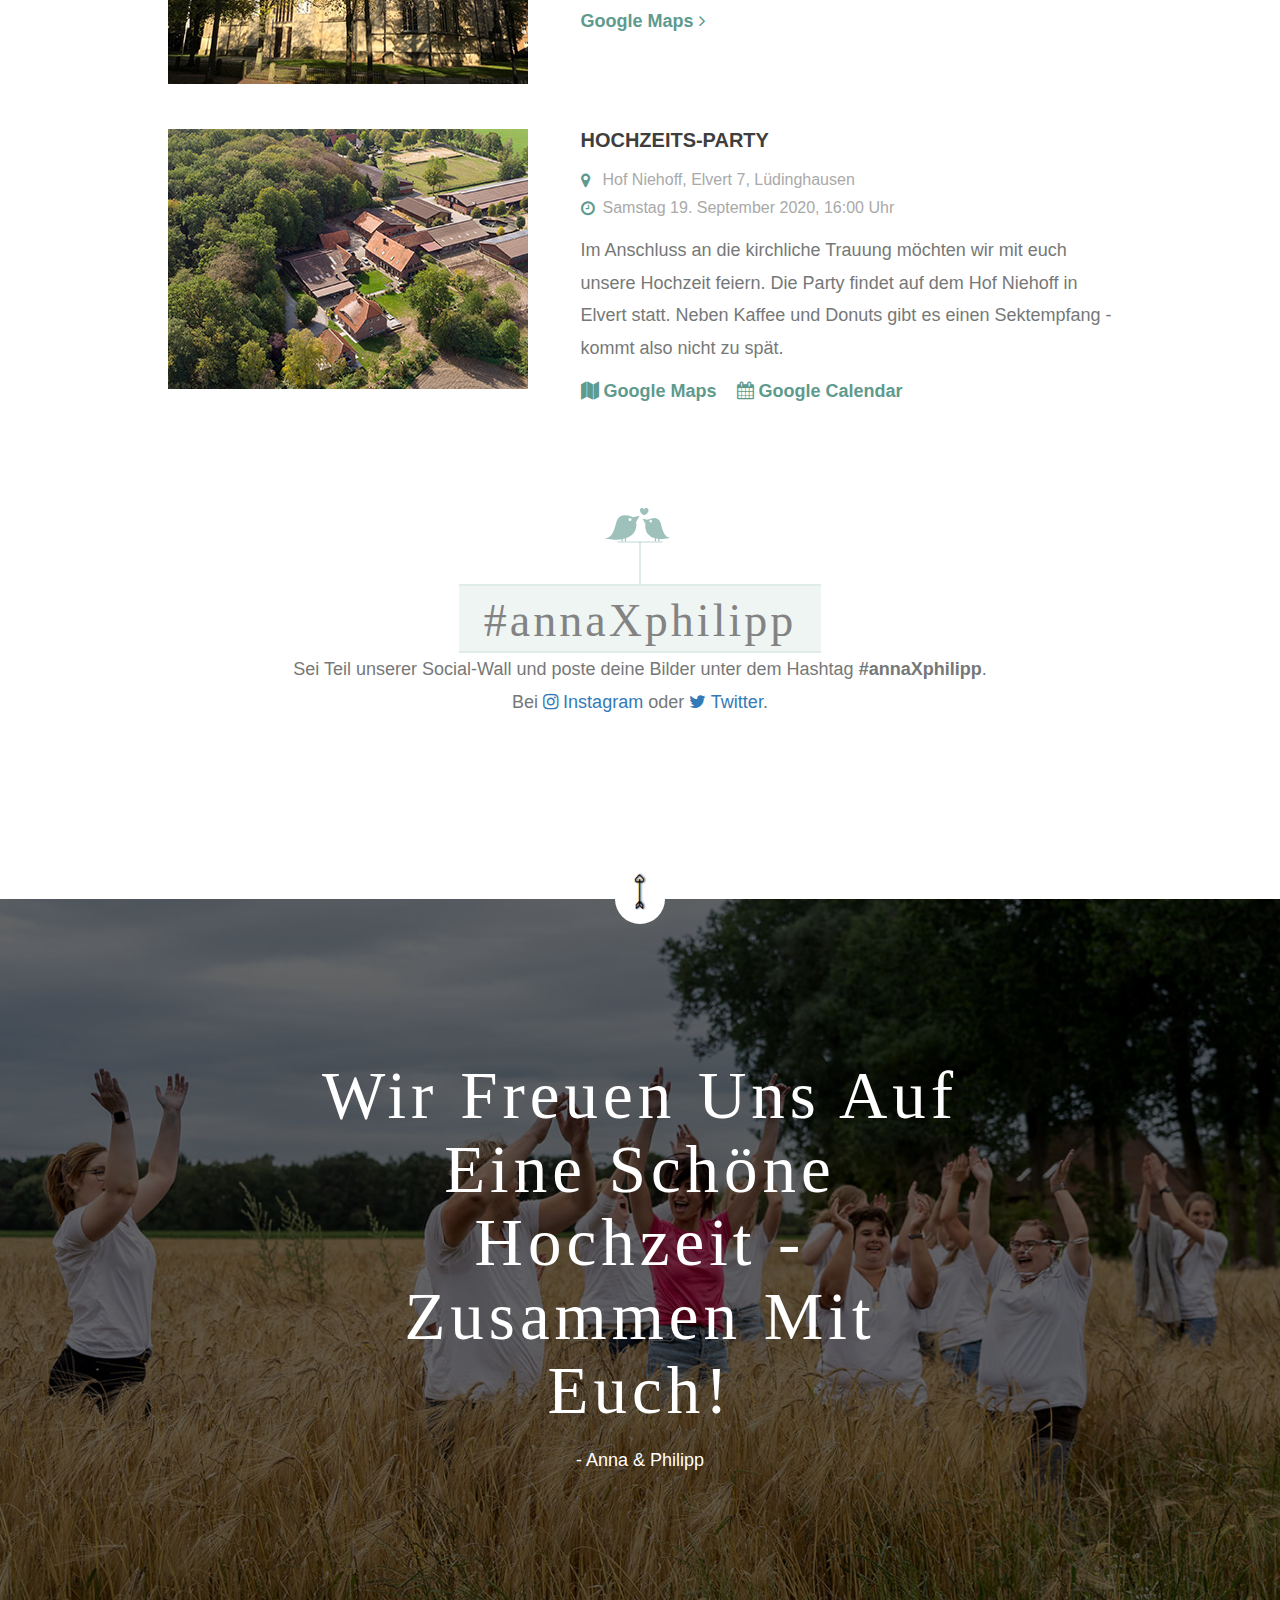
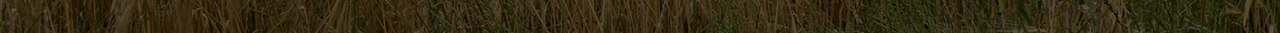
==== commit fd20b6bd: "Make dates public." ====
--- a/190920/index.html
+++ b/190920/index.html
@@ -10,7 +10,7 @@
     <meta property="og:title" content="Anna ❤️ Philipp 💍 19.09.2020" />
     <meta property="og:type" content="website" />
     <meta property="og:url" content="https://philipp-schuermann.de/190920/" />
-    <meta property="og:description" content="Save the Date: Hochzeit Anna & Philipp am 19.09.2020" />
+    <meta property="og:description" content="Hochzeit Anna & Philipp am 19.09.2020" />
     <meta property="og:image" content="https://philipp-schuermann.de/190920/images/preview.jpg">
     <meta property="og:image:width" content="800" />
     <meta property="og:image:height" content="800" />
@@ -346,80 +346,41 @@
                         </div>
                     </div>
                 </div>
-                <!-- end section-title -->
-                <div class="row">
-                    <div class="col col-lg-10 col-lg-offset-1 ">
-                        <div class="center">
-                            <div title="Zum Kalender hinzufügen" class="addeventatc">
-                                Zum Kalender hinzufügen
-                                <span class="start">19.09.2020</span>
-                                <span class="end">19.09.2020</span>
-                                <span class="all_day_event">true</span>
-                                <span class="timezone">Europe/Berlin</span>
-                                <span class="title">Hochzeit Anna & Philipp</span>
-                                <span class="description">
-                                        Alle Infos: https://philipp-schuermann.de/190920/
-
-                                        14:00 Kirchliche Trauung
-                                        St. Felizitas, Lüdinghausen
-                                        
-                                        Die kirchliche Trauung findet in der katholischen Kirchengemeinde St. Felizitas in Lüdinghausen statt.
-                                        
-                                        16:00 Hochzeits-Party
-                                        Hof Niehoff, Elvert 7, Lüdinghausen
-                                        
-                                        Im Anschluss an die kirchliche Trauung möchten wir mit euch unsere Hochzeit feiern. Die Party findet auf dem Hof Niehoff in Elvert statt. Neben Kaffee und Keksen gibt es einen Sektempfang - kommt also nicht zu spät.
-                                </span>
-                                <span class="location">Lüdinghausen</span>
-                            </div>
-                        </div>
-                    </div>
-                </div>
-            </div>
-        </section>
-
-        <!-- start events-section blur -->
-        <div class="overlay ">
-            <h1>Coming soon.</h1>
-        </div>
-        <section class="events-section section-padding blur " id="events-blur">
-            <div class="container ">
                 <div class="row ">
                     <div class="col col-lg-10 col-lg-offset-1 ">
-                        <div class="event">
+                        <div class="event ">
                             <div class="img-holder ">
                                 <img src="images/events/event-1.jpg " alt class="img img-responsive ">
                             </div>
                             <div class="details ">
                                 <h3>Standesamtliche Trauung</h3>
                                 <ul>
-                                    <li><i class="fa fa-map-marker "></i> Standesamt Lüdinghausen, Borg 2 </li>
-                                    <li><i class="fa fa-clock-o "></i> Samstag 05. September 2020, 14:30 Uhr </li>
+                                    <li><i class="fa fa-map-marker"></i> Standesamt Lüdinghausen, Borg 2 </li>
+                                    <li><i class="fa fa-clock-o"></i> Samstag 05. September 2020, 14:30 Uhr </li>
                                 </ul>
                                 <p>
-                                    Lorem ipsum dolor sit amet, consetetur sadipscing elitr, sed diam nonumy eirmod tempor invidunt ut labore et dolore magna aliquyam erat, sed diam voluptua. At vero eos et accusam et justo duo dolores et ea rebum. Stet clita kasd gubergren, no sea takimata
-                                    sanctus est Lorem ipsum dolor sit amet.
+                                    Das erste Ja-Wort geben wir uns bereits am 05.09. im Standesamt Lüdinghausen.
                                 </p>
-                                <a class="see-location-btn popup-gmaps " href="https://www.google.com/maps/embed?pb=!1m14!1m8!1m3!1d9875.764167851612!2d7.442091!3d51.770685!3m2!1i1024!2i768!4f13.1!3m3!1m2!1s0x0%3A0x6278a024fe5591e2!2sStandesamt%20L%C3%BCdinghausen!5e0!3m2!1sde!2sde!4v1572173509080!5m2!1sde!2sde ">
-                                    Google Maps <i class="fa fa-angle-right "></i>
+                                <a class="see-location-btn popup-gmaps" href="https://www.google.com/maps/embed?pb=!1m14!1m8!1m3!1d9875.764167851612!2d7.442091!3d51.770685!3m2!1i1024!2i768!4f13.1!3m3!1m2!1s0x0%3A0x6278a024fe5591e2!2sStandesamt%20L%C3%BCdinghausen!5e0!3m2!1sde!2sde!4v1572173509080!5m2!1sde!2sde ">
+                                    Google Maps <i class="fa fa-angle-right"></i>
                                 </a>
                             </div>
                         </div>
-                        <div class="event ">
+                        <div class="event">
                             <div class="img-holder ">
                                 <img src="images/events/event-2.jpg " alt class="img img-responsive ">
                             </div>
                             <div class="details ">
                                 <h3>Kirchliche Trauung</h3>
                                 <ul>
-                                    <li><i class="fa fa-map-marker "></i> St. Felizitas, Lüdinghausen </li>
-                                    <li><i class="fa fa-clock-o "></i> Samstag 19. September 2020, 14:00 Uhr </li>
+                                    <li><i class="fa fa-map-marker"></i> St. Felizitas, Lüdinghausen </li>
+                                    <li><i class="fa fa-clock-o"></i> Samstag 19. September 2020, 14:00 Uhr </li>
                                 </ul>
                                 <p>
-                                    Lorem ipsum dolor sit amet, consetetur sadipscing elitr, sed diam nonumy eirmod tempor invidunt ut labore et dolore magna aliquyam erat, sed diam voluptua.
+                                    Die kirchliche Trauung findet in der katholischen Kirchengemeinde St. Felizitas in Lüdinghausen statt.
                                 </p>
-                                <a class="see-location-btn popup-gmaps " href="https://www.google.com/maps/embed?pb=!1m14!1m8!1m3!1d9875.900658376797!2d7.4446787!3d51.7700612!3m2!1i1024!2i768!4f13.1!3m3!1m2!1s0x0%3A0x549665229efc0076!2sKatholische%20Kirchengemeinde%20St.%20Felizitas!5e0!3m2!1sde!2sde!4v1572173401142!5m2!1sde!2sde ">
-                                    Google Maps <i class="fa fa-angle-right "></i>
+                                <a class="see-location-btn popup-gmaps" href="https://www.google.com/maps/embed?pb=!1m14!1m8!1m3!1d9875.900658376797!2d7.4446787!3d51.7700612!3m2!1i1024!2i768!4f13.1!3m3!1m2!1s0x0%3A0x549665229efc0076!2sKatholische%20Kirchengemeinde%20St.%20Felizitas!5e0!3m2!1sde!2sde!4v1572173401142!5m2!1sde!2sde">
+                                    Google Maps <i class="fa fa-angle-right"></i>
                                 </a>
                             </div>
                         </div>
@@ -430,15 +391,18 @@
                             <div class="details ">
                                 <h3>Hochzeits-Party</h3>
                                 <ul>
-                                    <li><i class="fa fa-map-marker "></i> Super Secret Party Location </li>
-                                    <li><i class="fa fa-clock-o "></i> Samstag 19. September 2020, 00:00 Uhr </li>
+                                    <li><i class="fa fa-map-marker"></i> Hof Niehoff, Elvert 7, Lüdinghausen </li>
+                                    <li><i class="fa fa-clock-o"></i> Samstag 19. September 2020, 16:00 Uhr </li>
                                 </ul>
                                 <p>
-                                    Lorem ipsum dolor sit amet, consetetur sadipscing elitr, sed diam nonumy eirmod tempor invidunt ut labore et dolore magna aliquyam erat, sed diam voluptua. At vero eos et accusam et justo duo dolores et ea rebum. Stet clita kasd gubergren, no sea takimata
-                                    sanctus est Lorem ipsum dolor sit amet. Lorem ipsum dolor sit amet, consetetur sadipscing elitr, sed diam nonumy eirmod tempor invidunt ut labore et dolore magna aliquyam erat, sed diam voluptua.
+                                    Im Anschluss an die kirchliche Trauung möchten wir mit euch unsere Hochzeit feiern. Die Party findet auf dem Hof Niehoff in Elvert statt. Neben Kaffee und Donuts gibt es einen Sektempfang - kommt also nicht zu spät.
                                 </p>
-                                <a class="see-location-btn popup-gmaps " href="http://philipp-schuermann.de">
-                                    Google Maps <i class="fa fa-angle-right "></i>
+                                <a class="see-location-btn popup-gmaps" href="https://www.google.com/maps/embed?pb=!1m18!1m12!1m3!1d2467.3232839224875!2d7.434261315936148!3d51.80025329706897!2m3!1f0!2f0!3f0!3m2!1i1024!2i768!4f13.1!3m3!1m2!1s0x47b9a9f636ece503%3A0xa466dbf6e5af8764!2sElvert%207%2C%2059348%20L%C3%BCdinghausen!5e0!3m2!1sde!2sde!4v1572173560177!5m2!1sde!2sde">
+                                    <i class="fa fa-map"></i> Google Maps
+                                </a>
+                                &nbsp;&nbsp;
+                                <a class="see-location-btn" href="https://calendar.google.com/event?action=TEMPLATE&tmeid=bHAyNTV0MjMyZjducTQ5anJna2JoN3BxcWMgbWFpbC5tcmdvcm9AbQ&tmsrc=mail.mrgoro%40gmail.com">
+                                    <i class="fa fa-calendar"></i> Google Calendar
                                 </a>
                             </div>
                         </div>
@@ -459,7 +423,7 @@
                         <div class="section-title ">
                             <div class="vertical-line "><span><i class="fi flaticon-two "></i></span></div>
                             <h2 class="hashtag ">#annaXphilipp</h2>
-                            <p>Sei Teil unserer Social-Wall und poste deine Bilder unter dem Hashtag <strong>#annaXphilipp</strong>.<br /> Bei <i class="fa fa-instagram "></i> Instagram oder <i class="fa fa-twitter "></i> Twitter.</p>
+                            <p>Sei Teil unserer Social-Wall und poste deine Bilder unter dem Hashtag <strong>#annaXphilipp</strong>.<br /> Bei <a href="https://www.instagram.com/explore/tags/annaxphilipp/"><i class="fa fa-instagram "></i> Instagram</a> oder <a href="https://twitter.com/search?q=%23annaXphilipp"><i class="fa fa-twitter "></i> Twitter</a>.</p>
                         </div>
                     </div>
                 </div>
@@ -512,19 +476,6 @@
     <!-- Custom script for this template -->
     <script src="js/script.js "></script>
 
-    <!-- AddEvent script -->
-    <script type="text/javascript" src="https://addevent.com/libs/atc/1.6.1/atc.min.js" async defer></script>
-    <script type="text/javascript">
-        window.addeventasync = function() {
-            addeventatc.settings({
-                yahoo: {
-                    show: false,
-                },
-                mouse: true
-            });
-        };
-    </script>
-
     <!-- Global site tag (gtag.js) - Google Analytics -->
     <script async src="https://www.googletagmanager.com/gtag/js?id=UA-50190529-1 "></script>
     <script>
